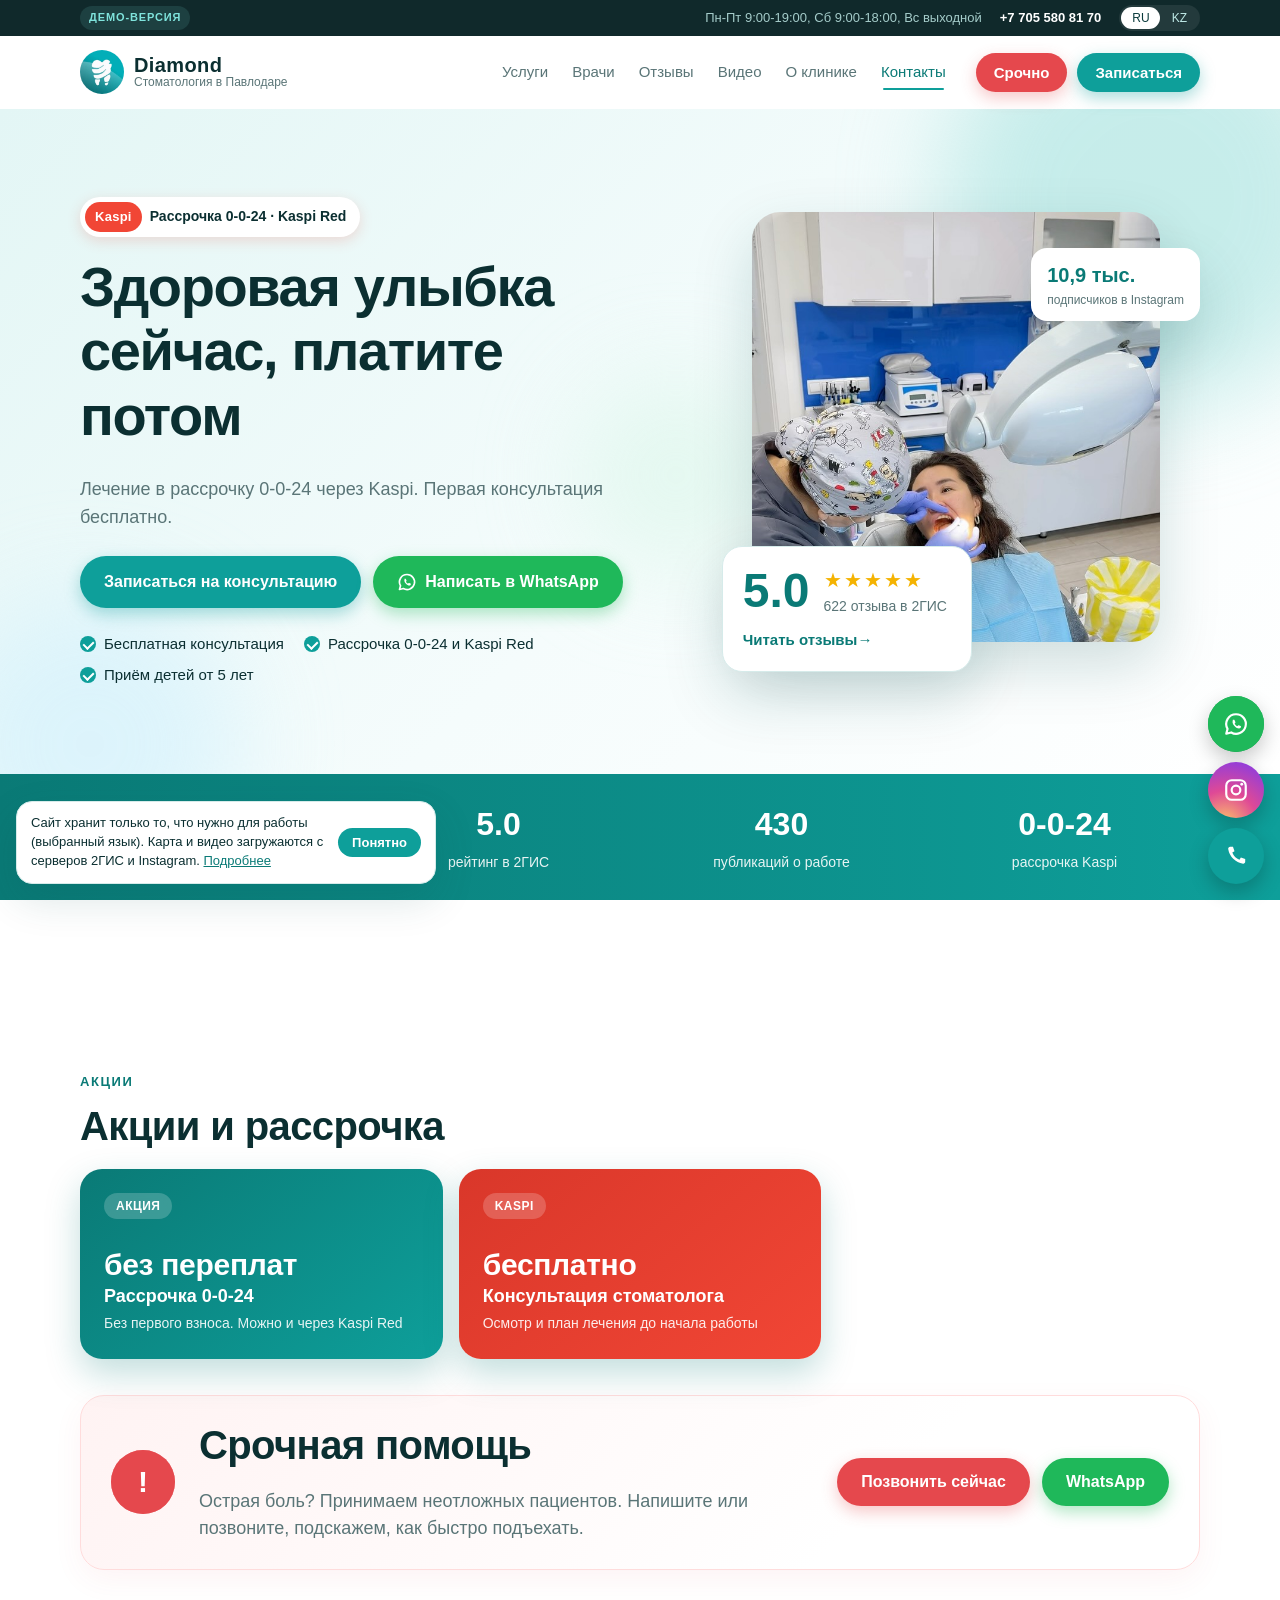
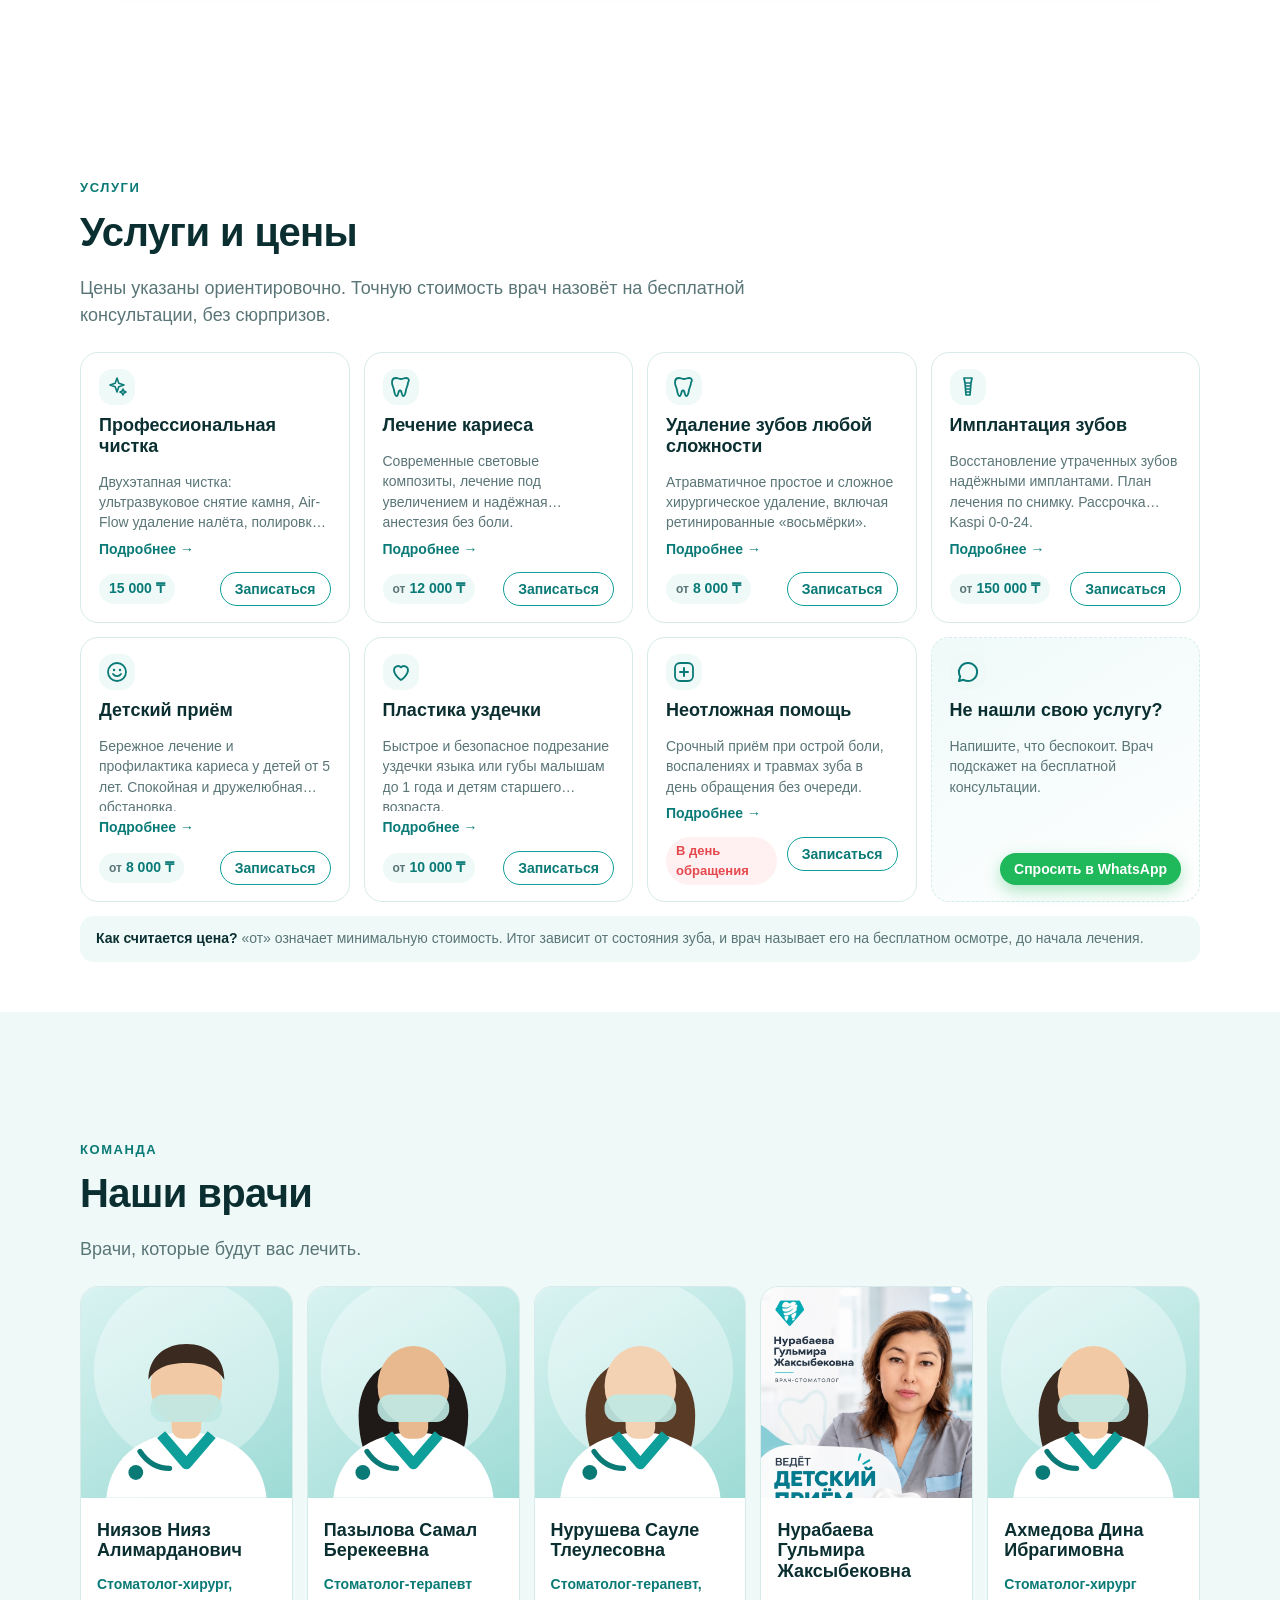
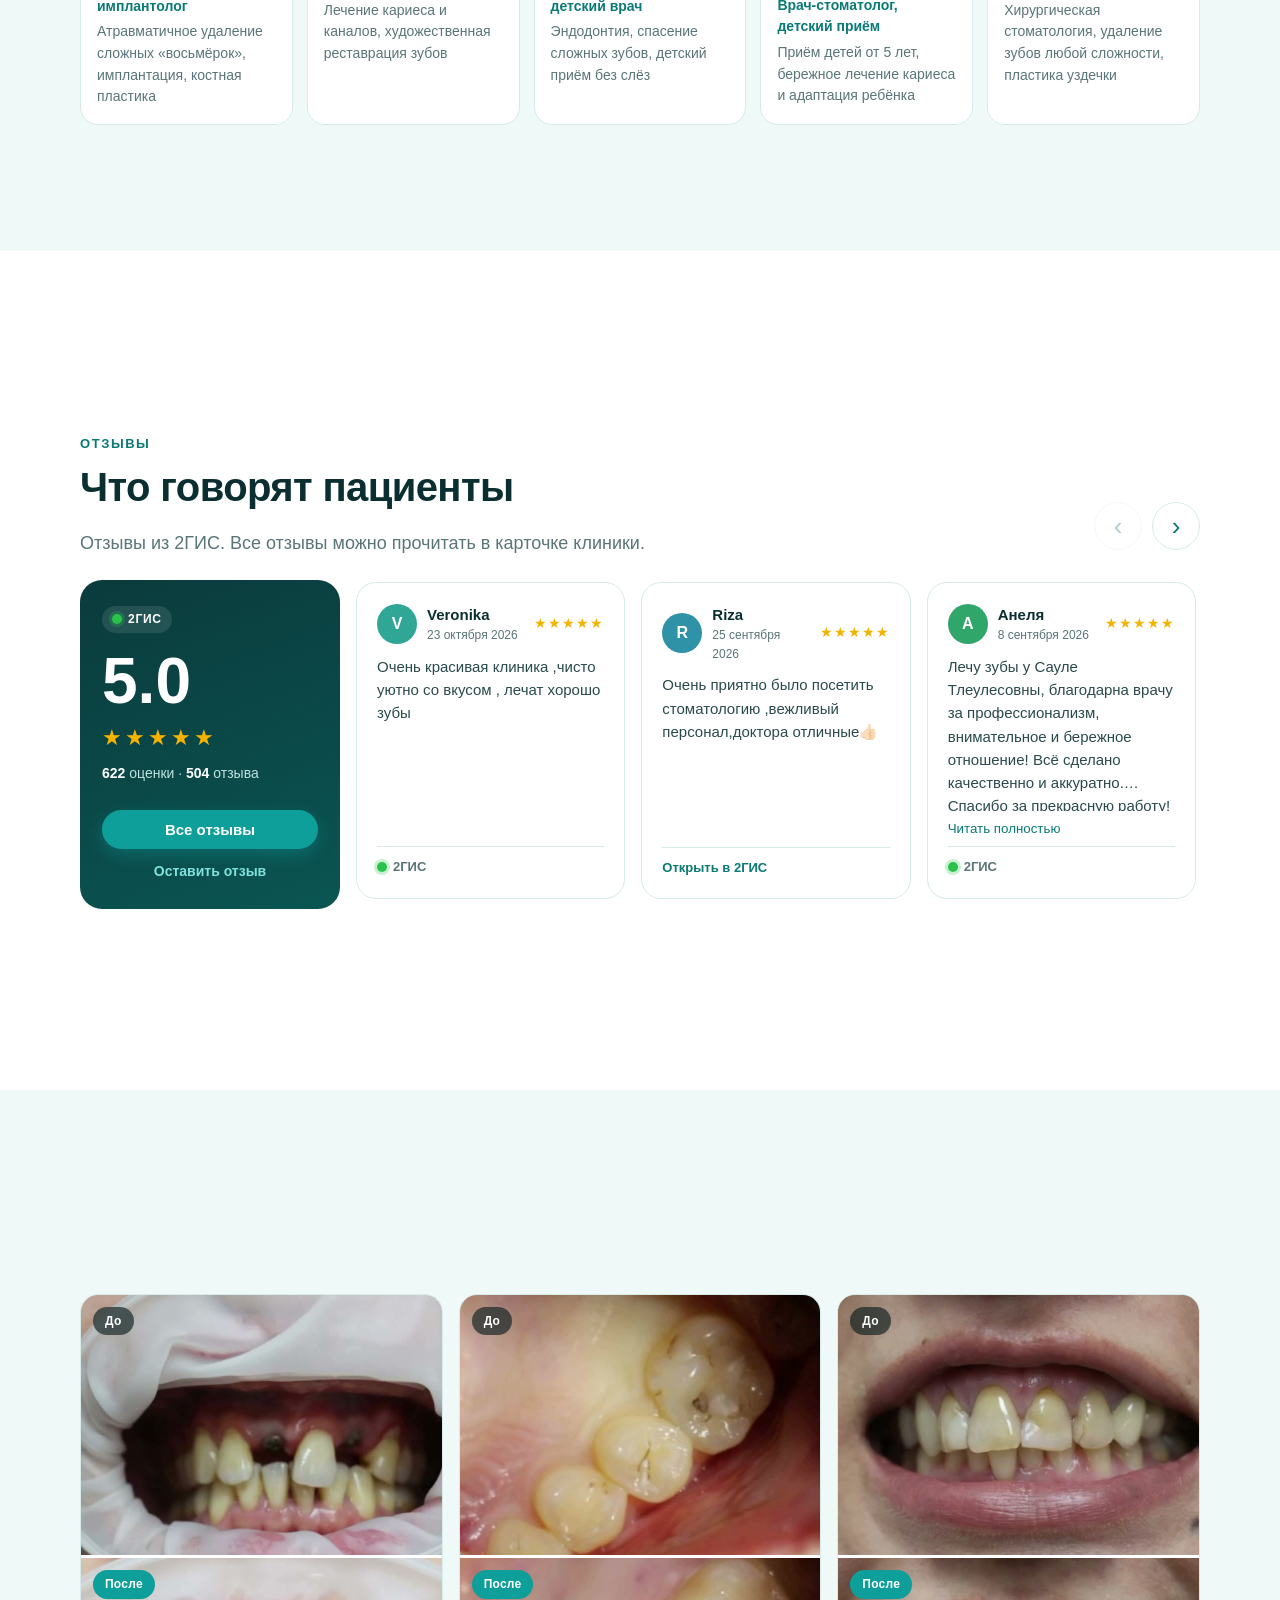
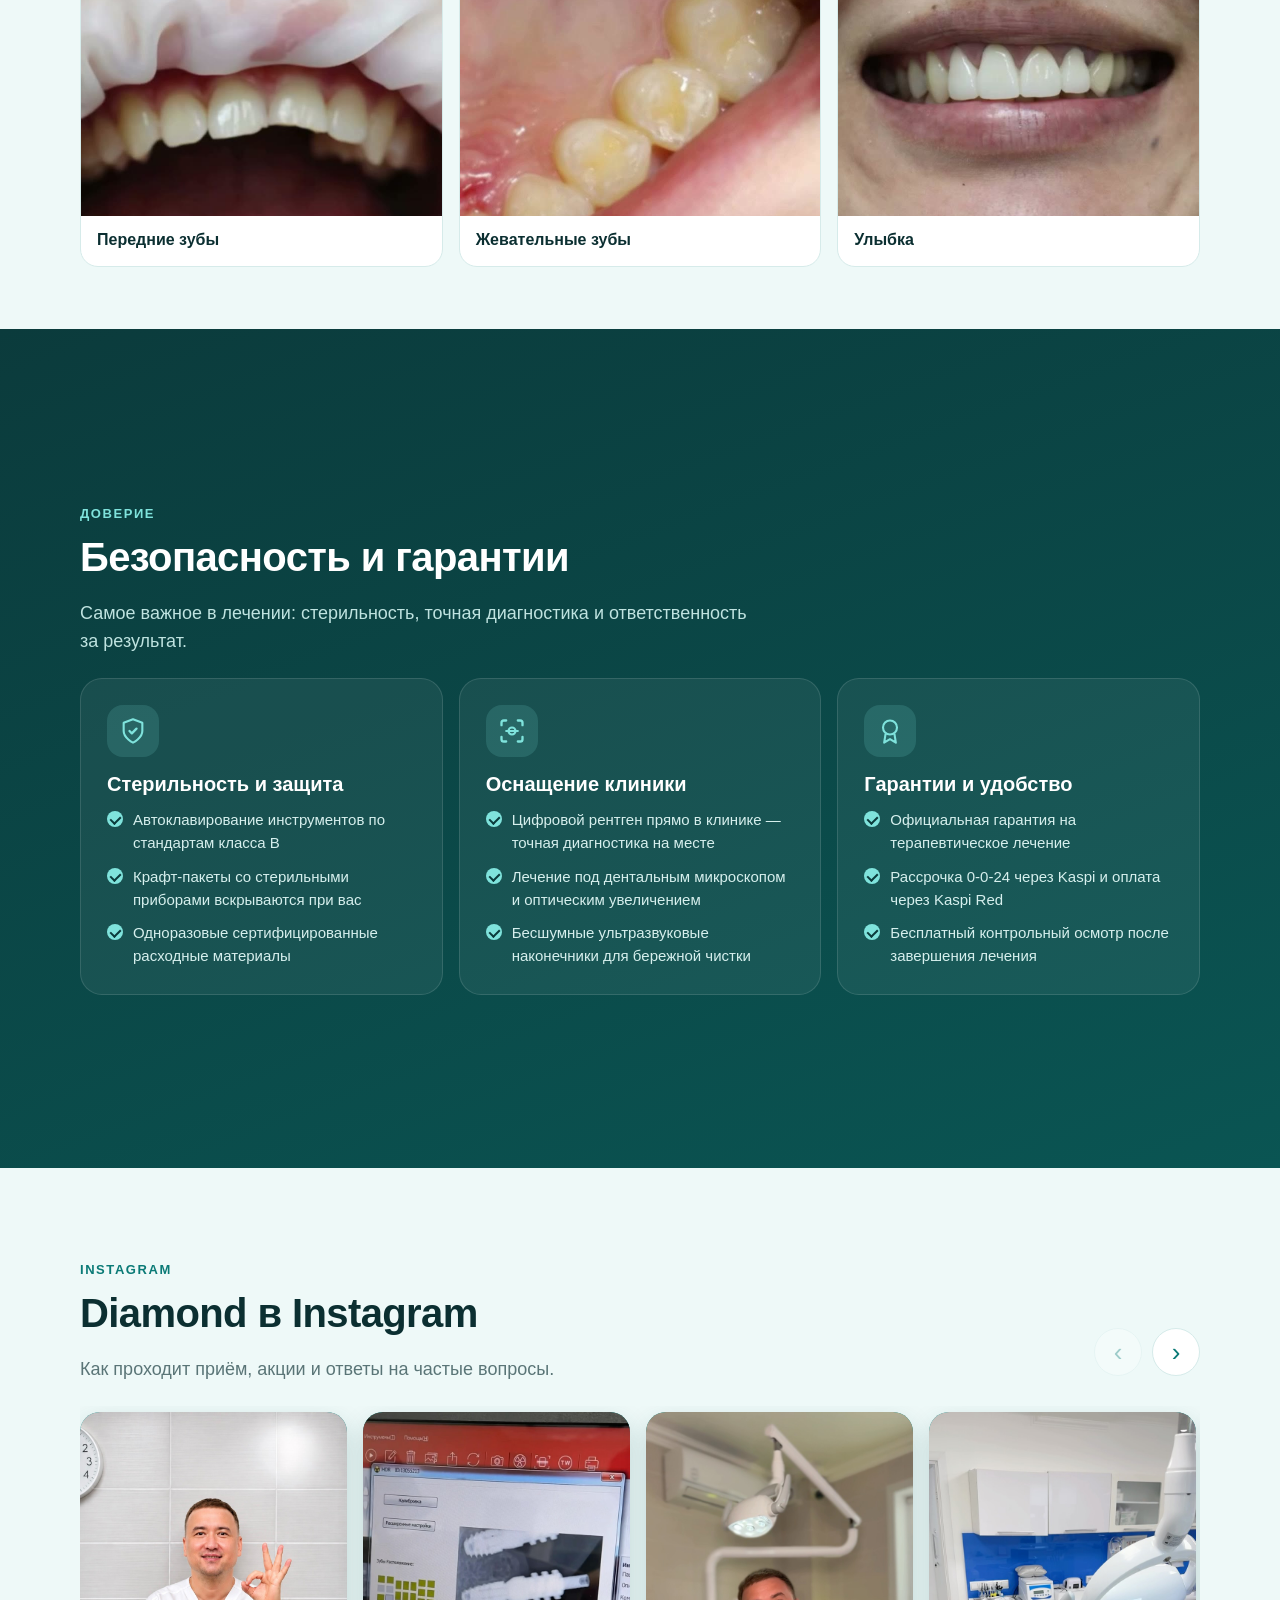
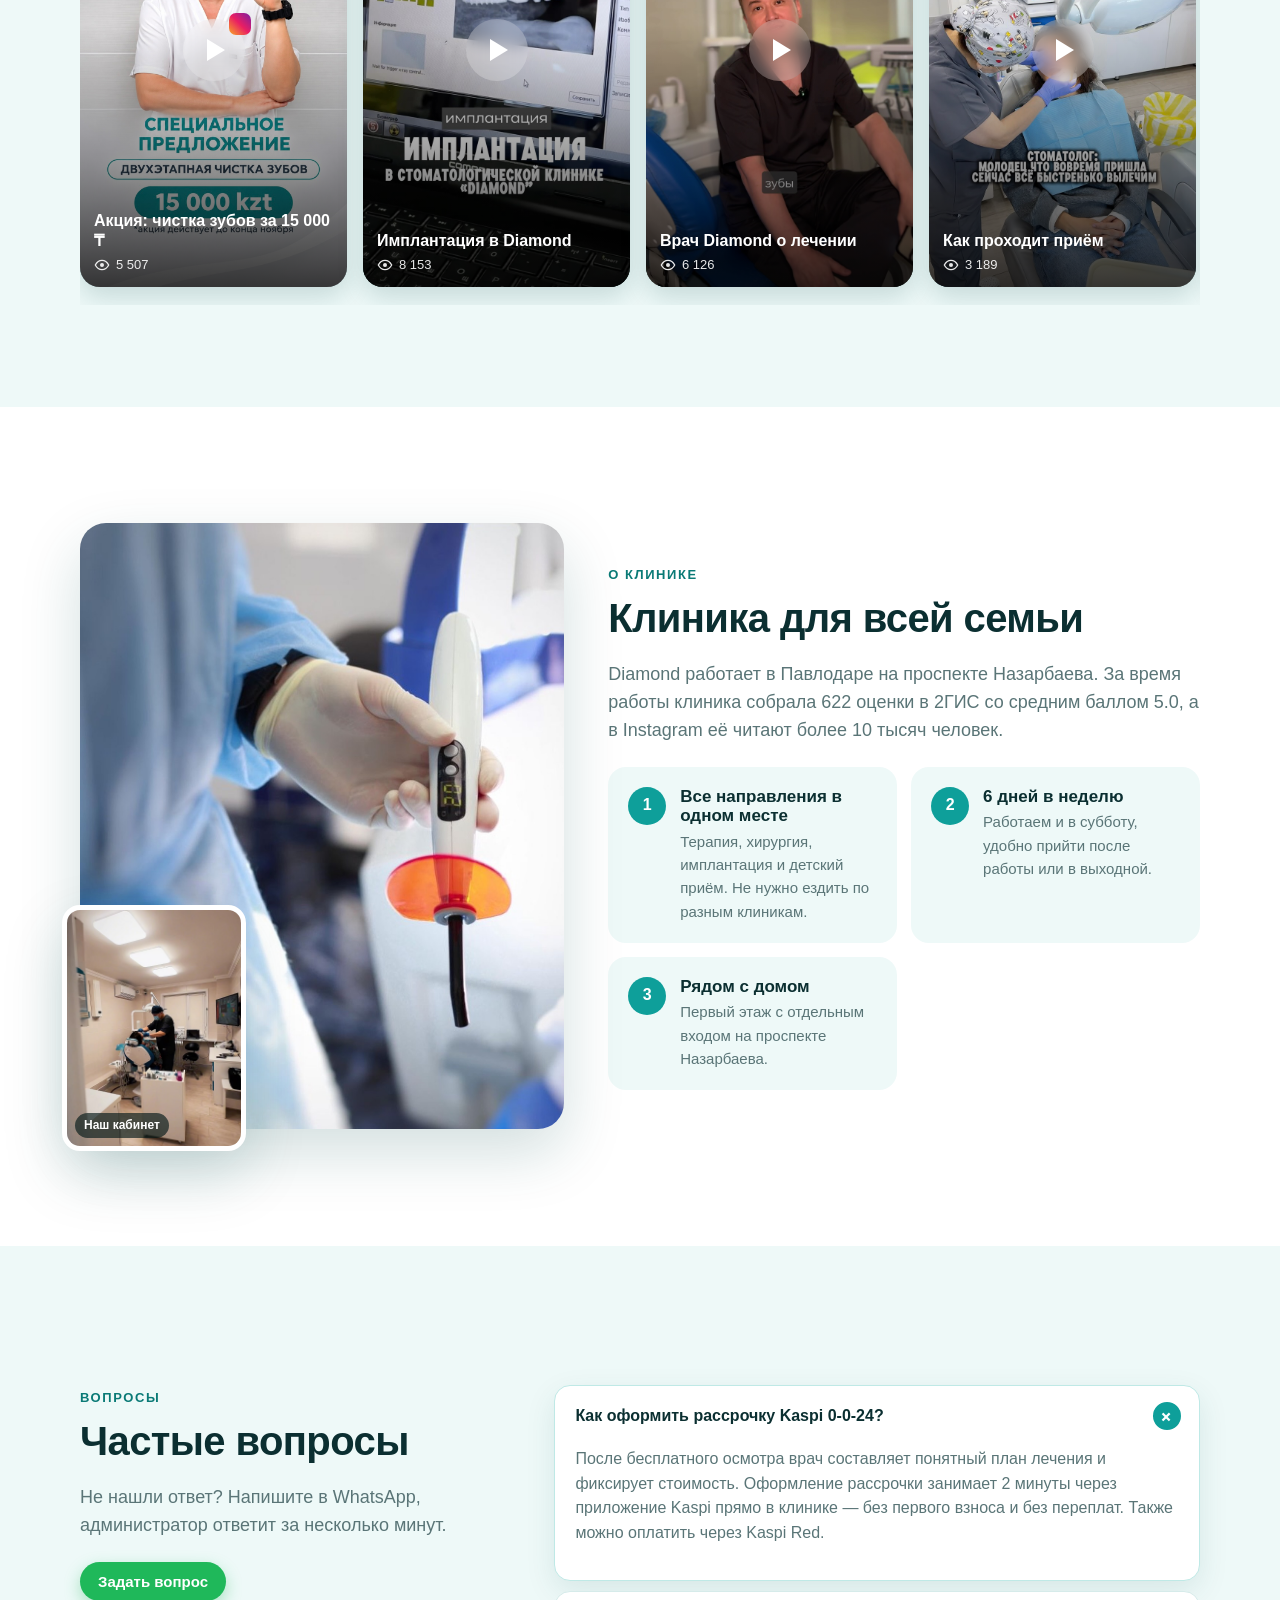
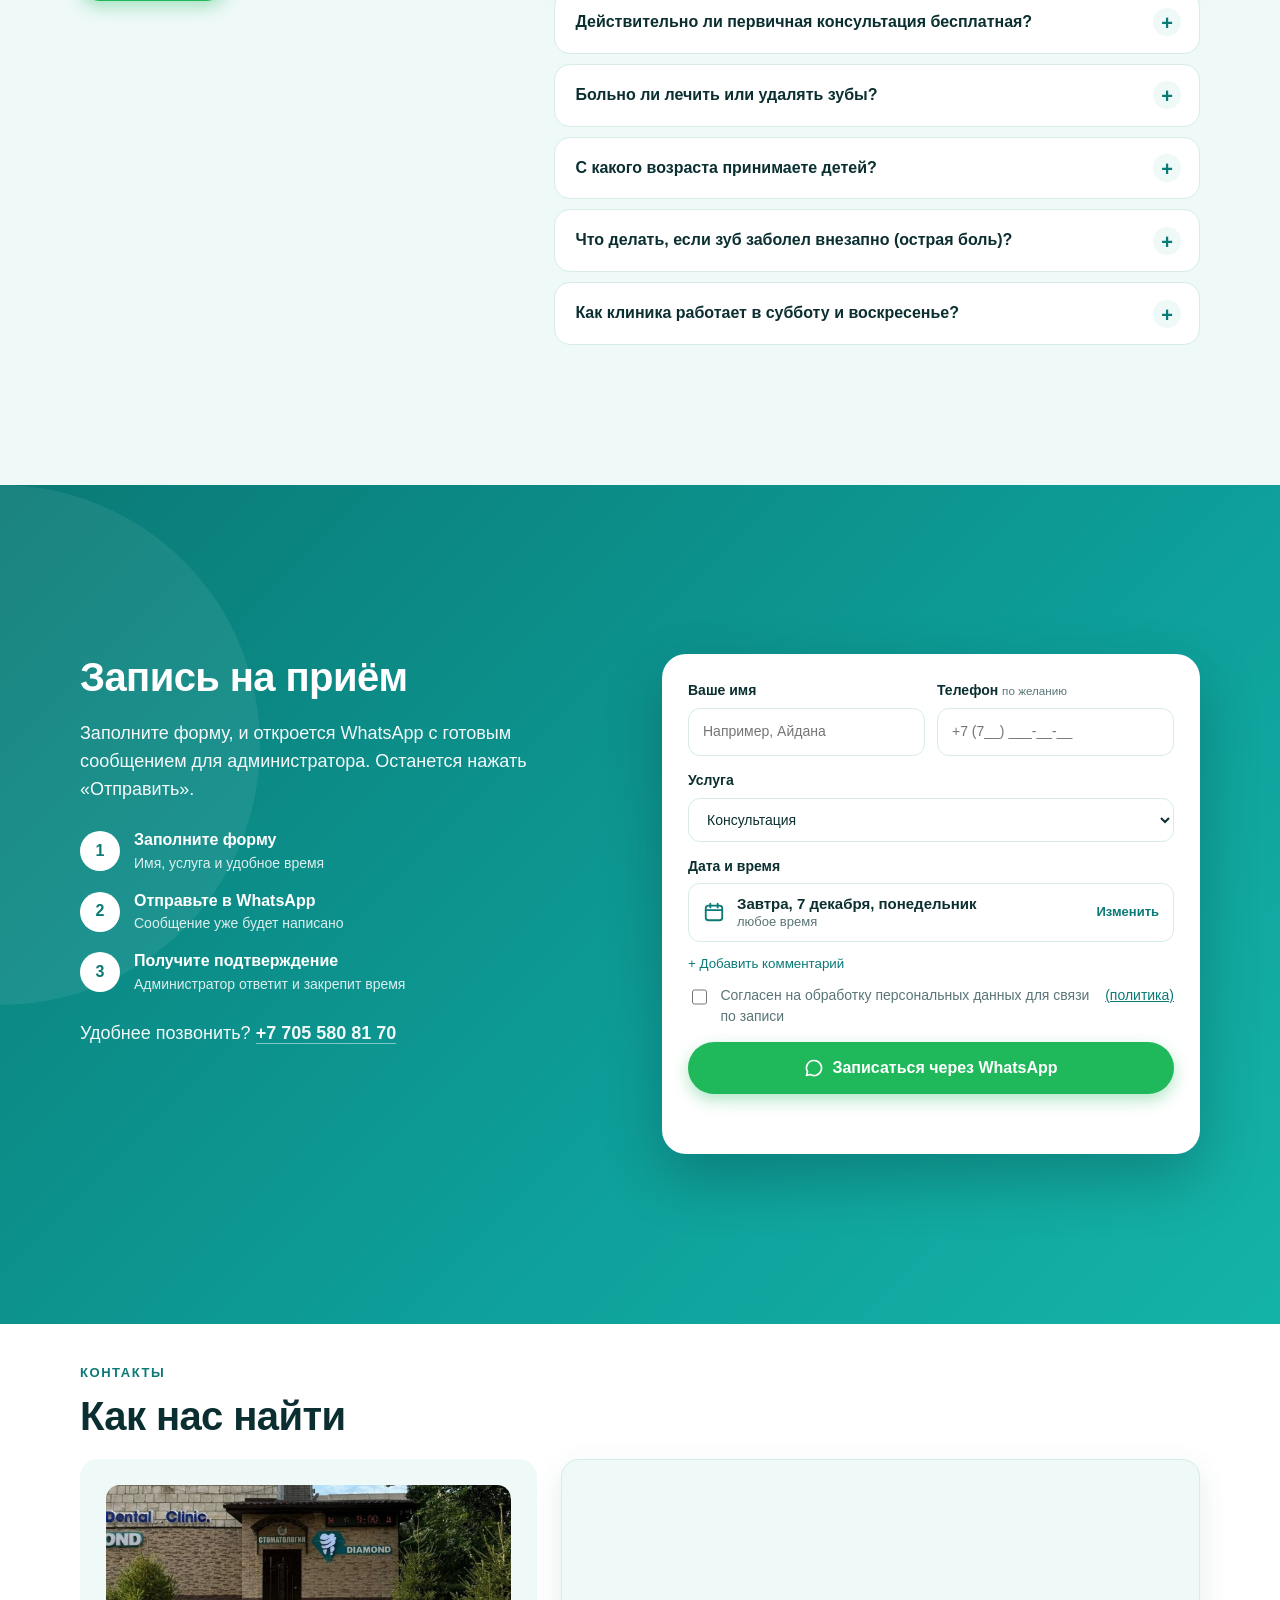
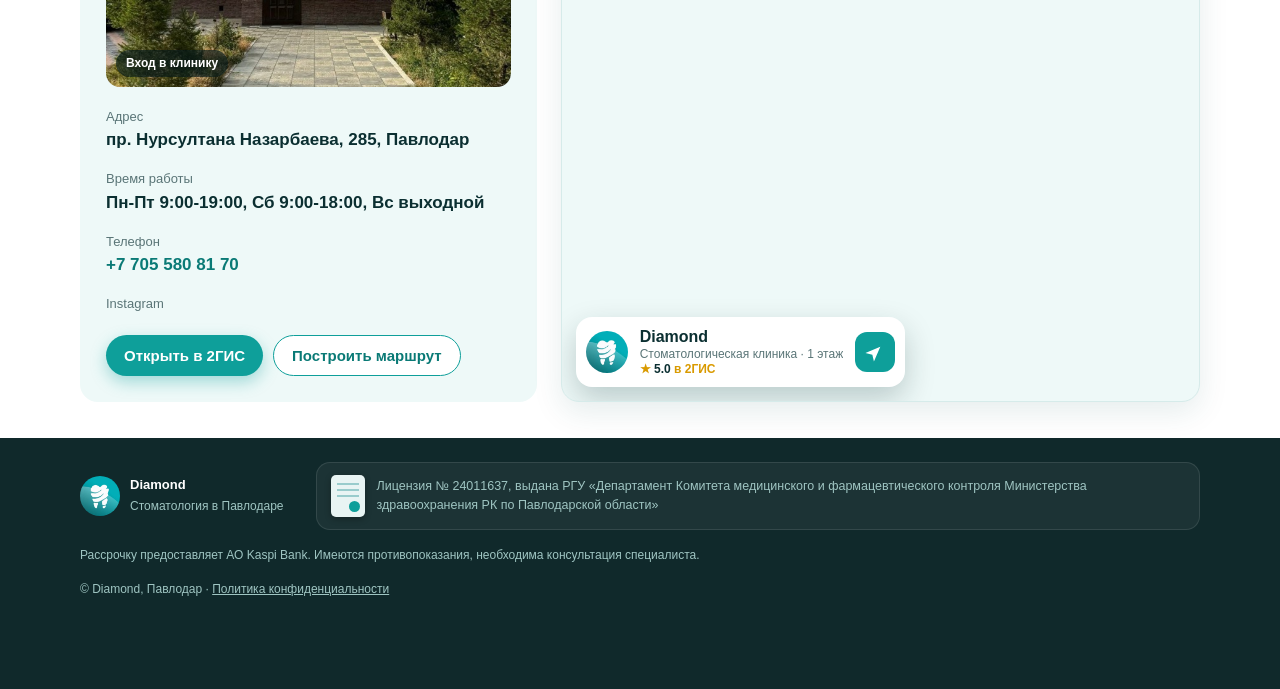
==== static/index.html @ 3f5f14c9 "feat: complete dental clinic website with CRM, bilingual RU/KZ, and GitHub Pages deploy" ====
<!doctype html>
<html lang="ru">
<head>
<meta charset="utf-8">
<meta name="viewport" content="width=device-width, initial-scale=1, viewport-fit=cover">
<title>Стоматология Diamond в Павлодаре: цены, запись онлайн</title>
<meta name="description" content="Стоматологическая клиника Diamond в Павлодаре. Лечение, чистка, удаление, имплантация, детский приём, рассрочка 0-0-24 через Kaspi. Бесплатная консультация.">
<meta name="theme-color" content="#0e9f9a">
<link rel="icon" href="img/logo.jpg">
<link rel="stylesheet" href="style.css">
</head>
<body>
<div class="topbar">
  <div class="wrap topbar-in">
    <span class="tb-demo" data-kz="Демо-нұсқа">Демо-версия</span>
    <span class="tb-hours" id="tbHours"></span>
    <a class="tb-phone" id="phoneTop" href="#"></a>
    <div class="lang" role="group" aria-label="Язык / Тіл"><span class="lang-pill"></span><button data-lang="ru" class="on">RU</button><button data-lang="kz">KZ</button></div>
  </div>
</div>

<header class="top" id="top">
  <div class="wrap top-in">
    <a class="brand" href="#hero"><img src="img/logo.jpg" alt="" width="44" height="44"><span><b id="brandName">Diamond</b><small id="brandTag"></small></span></a>
    <nav class="nav" id="nav">
      <a href="#services" data-kz="Қызметтер">Услуги</a>
      <a href="#doctors" data-kz="Дәрігерлер">Врачи</a>
      <a href="#reviewsSec" data-kz="Пікірлер">Отзывы</a>
      <a href="#reels" data-kz="Видео">Видео</a>
      <a href="#why" data-kz="Клиника">О клинике</a>
      <a href="#contacts" data-kz="Байланыс">Контакты</a>
    </nav>
    <div class="top-actions">
      <a class="btn btn-sos" href="#emergency" data-kz="Шұғыл">Срочно</a>
      <a class="btn btn-main shine" href="#book" data-kz="Жазылу">Записаться</a>
      <button class="burger" id="burger" aria-label="Меню" aria-expanded="false"><span></span><span></span><span></span></button>
    </div>
  </div>
  <div class="mnav" id="mnav">
    <a href="#services" data-kz="Қызметтер мен акциялар">Услуги и акции</a>
    <a href="#doctors" data-kz="Дәрігерлер">Врачи</a>
    <a href="#reviewsSec" data-kz="Пікірлер">Отзывы</a>
    <a href="#safety" data-kz="Қауіпсіздік және кепілдік">Безопасность и гарантии</a>
    <a href="#reels" data-kz="Видео">Видео</a>
    <a href="#faq" data-kz="Сұрақтар">Вопросы</a>
    <a href="#contacts" data-kz="Байланыс және карта">Контакты и карта</a>
    <a class="mnav-sos" href="#emergency" data-kz="Шұғыл көмек">Срочная помощь</a>
  </div>
</header>

<section class="hero" id="hero">
  <div class="blob b1"></div><div class="blob b2"></div><div class="blob b3"></div>
  <div class="wrap hero-in">
    <div class="hero-text">
      <span class="kaspi up" style="--d:0"><span class="kaspi-k">Kaspi</span><span id="promoBadge"></span></span>
      <h1 class="up" style="--d:1" id="promoTitle"></h1>
      <p class="up" style="--d:2" id="promoText"></p>
      <div class="hero-cta up" style="--d:3">
        <a class="btn btn-main btn-lg shine" href="#book" data-kz="Кеңеске жазылу">Записаться на консультацию</a>
        <a class="btn btn-wa btn-lg" id="waHero" href="#" target="_blank" rel="noopener"><svg viewBox="0 0 24 24" aria-hidden="true"><path d="M12 3a9 9 0 0 0-7.8 13.5L3 21l4.6-1.2A9 9 0 1 0 12 3Z" fill="none" stroke="currentColor" stroke-width="2" stroke-linejoin="round"/><path d="M8.8 8.6c.2-.5.5-.5.8-.5h.5c.2 0 .4 0 .6.5l.7 1.6c.1.2.1.4 0 .6l-.5.6c-.1.2-.1.3 0 .5.4.7 1.3 1.6 2 2 .2.1.4.1.5 0l.6-.6c.2-.2.4-.2.6-.1l1.6.7c.4.2.5.4.4.7-.1.9-.9 1.6-1.8 1.6-2.6 0-6-3.3-6-6 0-.4.1-.9.4-1.2Z" fill="currentColor"/></svg><span data-kz="WhatsApp-қа жазу">Написать в WhatsApp</span></a>
      </div>
      <ul class="ticks up" style="--d:4">
        <li data-kz="Тегін кеңес">Бесплатная консультация</li>
        <li data-kz="0-0-24 бөліп төлеу және Kaspi Red">Рассрочка 0-0-24 и Kaspi Red</li>
        <li data-kz="5 жастан балалар қабылдауы">Приём детей от 5 лет</li>
      </ul>
    </div>
    <div class="hero-visual up" style="--d:2">
      <div class="hero-photo"><img src="img/post-clinic.jpg" alt="Приём в клинике Diamond"><video class="hero-video" src="img/hero.mp4" poster="img/post-clinic.jpg" muted autoplay loop playsinline preload="auto" aria-hidden="true"></video></div>
      <div class="hero-card floaty">
        <div class="rate">
          <div class="rate-num" id="ratingNum">5.0</div>
          <div>
            <div class="stars">★★★★★</div>
            <div class="rate-sub"><span id="reviewsNum">622</span> <span data-kz="2ГИС-тегі пікір">отзыва в 2ГИС</span></div>
          </div>
        </div>
        <a class="link-arrow" id="gisReviews" href="#" target="_blank" rel="noopener" data-kz="Пікірлерді оқу">Читать отзывы</a>
      </div>
      <div class="hero-chip floaty-2"><b id="followersNum">10,9 тыс.</b><span data-kz="Instagram-дағы жазылушы">подписчиков в Instagram</span></div>
    </div>
  </div>
</section>

<section class="stats" id="stats">
  <div class="wrap stats-in">
    <div class="reveal" style="--d:0"><b data-count="622">0</b><span data-kz="пациент пікірі">отзыва пациентов</span></div>
    <div class="reveal" style="--d:1"><b data-count="5" data-dec="1">0</b><span data-kz="2ГИС рейтингі">рейтинг в 2ГИС</span></div>
    <div class="reveal" style="--d:2"><b data-count="430">0</b><span data-kz="жұмыс туралы жарияланым">публикаций о работе</span></div>
    <div class="reveal" style="--d:3"><b>0-0-24</b><span data-kz="Kaspi бөліп төлеу">рассрочка Kaspi</span></div>
  </div>
</section>

<section class="sec sec-offers" id="offers">
  <div class="wrap">
    <span class="eyebrow reveal" data-kz="Акциялар">Акции</span>
    <h2 class="reveal" data-kz="Акциялар мен бөліп төлеу">Акции и рассрочка</h2>
    <div class="promos" id="promosGrid"></div>
  </div>
  <div class="wrap sos reveal" id="emergency">
    <div class="sos-ico"><span></span></div>
    <div class="sos-text">
      <h2 data-kz="Шұғыл көмек">Срочная помощь</h2>
      <p id="emergencyText"></p>
    </div>
    <div class="sos-actions">
      <a class="btn btn-sos btn-lg" id="callSos" href="#" data-kz="Қазір қоңырау шалу">Позвонить сейчас</a>
      <a class="btn btn-wa btn-lg" id="waSos" href="#" target="_blank" rel="noopener">WhatsApp</a>
    </div>
  </div>
</section>

<section class="sec" id="services">
  <div class="wrap">
    <span class="eyebrow reveal" data-kz="Қызметтер">Услуги</span>
    <h2 class="reveal" data-kz="Қызметтер мен бағалар">Услуги и цены</h2>
    <p class="lead reveal" data-kz="Бағалар бағдар ретінде берілген. Нақты құнын дәрігер тегін кеңесте айтады, күтпеген шығынсыз.">Цены указаны ориентировочно. Точную стоимость врач назовёт на бесплатной консультации, без сюрпризов.</p>
    <div class="grid svc" id="servicesGrid"></div>
    <p class="price-note reveal"><span><b data-kz="Баға қалай есептеледі?">Как считается цена?</b> <span data-kz="«бастап» деген ең төменгі баға. Нақты құн тістің жағдайына байланысты, оны дәрігер тегін тексеруде жұмыс басталғанға дейін айтады.">«от» означает минимальную стоимость. Итог зависит от состояния зуба, и врач называет его на бесплатном осмотре, до начала лечения.</span></span></p>
  </div>
</section>

<section class="sec sec-alt" id="doctors">
  <div class="wrap">
    <span class="eyebrow reveal" data-kz="Команда">Команда</span>
    <h2 class="reveal" data-kz="Біздің дәрігерлер">Наши врачи</h2>
    <p class="lead reveal" data-kz="Сізді емдейтін дәрігерлер.">Врачи, которые будут вас лечить.</p>
    <div class="doctors" id="doctorsGrid"></div>
  </div>
</section>

<section class="sec" id="reviewsSec">
  <div class="wrap">
    <div class="sec-head">
      <div>
        <span class="eyebrow reveal" data-kz="Пікірлер">Отзывы</span>
        <h2 class="reveal" data-kz="Пациенттер не дейді">Что говорят пациенты</h2>
        <p class="lead reveal" data-kz="2ГИС-тегі нақты пікірлер. Барлығын 2ГИС-те оқуға болады.">Отзывы из 2ГИС. Все отзывы можно прочитать в карточке клиники.</p>
      </div>
      <div class="car-ctrl reveal" id="revCtrl">
        <button class="car-btn" id="revPrev" aria-label="Назад">‹</button>
        <button class="car-btn" id="revNext" aria-label="Вперёд">›</button>
      </div>
    </div>
    <div class="rev-layout">
      <aside class="rev-summary reveal">
        <span class="rev-src"><span class="gis-dot"></span>2ГИС</span>
        <div class="rev-big" id="revRating">5.0</div>
        <div class="rev-stars">★★★★★</div>
        <p class="rev-count"><b id="revCount">622</b> <span data-kz="баға">оценки</span> · <b id="revTextCount">504</b> <span data-kz="пікір">отзыва</span></p>
        <a class="btn btn-main" id="revAll" href="#" target="_blank" rel="noopener" data-kz="Барлық пікірлер">Все отзывы</a>
        <a class="rev-write" id="revWrite" href="#" target="_blank" rel="noopener" data-kz="Пікір қалдыру">Оставить отзыв</a>
      </aside>
      <div class="rev-track" id="revTrack"></div>
    </div>
  </div>
</section>

<section class="sec sec-alt" id="results">
  <div class="wrap">
    <div class="sec-head">
      <div>
        <span class="eyebrow reveal" data-kz="Нәтижелер">Результаты</span>
        <h2 class="reveal" data-kz="Емдеуге дейін және кейін">До и после лечения</h2>
        <p class="lead reveal" data-kz="Diamond дәрігерлерінің жұмыстары. Фото клиниканың Instagram парақшасынан.">Работы врачей Diamond. Фото из Instagram клиники.</p>
      </div>
      <div class="car-ctrl reveal">
        <button class="car-btn" id="resPrev" aria-label="Назад">‹</button>
        <button class="car-btn" id="resNext" aria-label="Вперёд">›</button>
      </div>
    </div>
    <div class="res-track" id="resultsGrid"></div>
  </div>
</section>

<section class="sec sec-dark" id="safety">
  <div class="wrap">
    <span class="eyebrow reveal" data-kz="Сенім">Доверие</span>
    <h2 class="reveal" data-kz="Қауіпсіздік және кепілдік">Безопасность и гарантии</h2>
    <p class="lead reveal" data-kz="Емдеуде ең маңыздысы: стерильділік, дәл диагностика және нәтижеге жауапкершілік.">Самое важное в лечении: стерильность, точная диагностика и ответственность за результат.</p>
    <div class="trust" id="trustGrid"></div>
  </div>
</section>

<section class="sec sec-alt" id="reels">
  <div class="wrap">
    <div class="sec-head">
      <div>
        <span class="eyebrow reveal">Instagram</span>
        <h2 class="reveal" data-kz="Diamond Instagram-да">Diamond в Instagram</h2>
        <p class="lead reveal" data-kz="Қабылдау қалай өтеді, акциялар және жиі қойылатын сұрақтарға жауаптар.">Как проходит приём, акции и ответы на частые вопросы.</p>
      </div>
      <div class="car-ctrl reveal">
        <button class="car-btn" id="reelPrev" aria-label="Назад">‹</button>
        <button class="car-btn" id="reelNext" aria-label="Вперёд">›</button>
      </div>
    </div>
    <div class="reel-track" id="reelsGrid"></div>
  </div>
</section>

<section class="sec" id="why">
  <div class="wrap about">
    <div class="about-media reveal">
      <div class="about-photo"><img src="img/about-lamp.jpg" alt="Лечение в клинике Diamond" loading="lazy" style="object-position:center 40%"></div>
      <div class="about-mini floaty-2"><img src="img/reels/Dayz5qJoKRv.jpg" alt="Кабинет клиники Diamond" loading="lazy"><span data-kz="Біздің кабинет">Наш кабинет</span></div>
    </div>
    <div>
      <span class="eyebrow reveal" data-kz="Клиника туралы">О клинике</span>
      <h2 class="reveal" data-kz="Бүкіл отбасыға арналған клиника">Клиника для всей семьи</h2>
      <p class="lead reveal" id="aboutText"></p>
      <div class="why">
        <div class="why-i reveal" style="--d:0"><span class="ico">1</span><div><h3 data-kz="Барлық бағыт бір жерде">Все направления в одном месте</h3><p data-kz="Терапия, хирургия, имплантация және балалар қабылдауы. Басқа клиникаға бармайсыз.">Терапия, хирургия, имплантация и детский приём. Не нужно ездить по разным клиникам.</p></div></div>
        <div class="why-i reveal" style="--d:1"><span class="ico">2</span><div><h3 data-kz="Аптасына 6 күн">6 дней в неделю</h3><p data-kz="Сенбіде де жұмыс істейміз, жұмыстан кейін немесе демалыста келуге ыңғайлы.">Работаем и в субботу, удобно прийти после работы или в выходной.</p></div></div>
        <div class="why-i reveal" style="--d:2"><span class="ico">3</span><div><h3 data-kz="Жақын жерде">Рядом с домом</h3><p data-kz="Назарбаев даңғылындағы өз кіреберісі бар бірінші қабат.">Первый этаж с отдельным входом на проспекте Назарбаева.</p></div></div>
      </div>
    </div>
  </div>
</section>

<section class="sec sec-alt" id="faq">
  <div class="wrap faq-wrap">
    <div>
      <span class="eyebrow reveal" data-kz="Сұрақтар">Вопросы</span>
      <h2 class="reveal" data-kz="Жиі қойылатын сұрақтар">Частые вопросы</h2>
      <p class="lead reveal" data-kz="Жауап таппадыңыз ба? WhatsApp-қа жазыңыз, әкімші бірнеше минутта жауап береді.">Не нашли ответ? Напишите в WhatsApp, администратор ответит за несколько минут.</p>
      <a class="btn btn-wa reveal" id="waFaq" href="#" target="_blank" rel="noopener" data-kz="Сұрақ қою">Задать вопрос</a>
    </div>
    <div class="faq" id="faqList"></div>
  </div>
</section>

<section class="sec sec-book" id="book">
  <div class="wrap book">
    <div class="book-text reveal">
      <h2 data-kz="Қабылдауға жазылу">Запись на приём</h2>
      <p data-kz="Форманы толтырыңыз, әкімшіге дайын хабарламасы бар WhatsApp ашылады. «Жіберу» түймесін басу ғана қалады.">Заполните форму, и откроется WhatsApp с готовым сообщением для администратора. Останется нажать «Отправить».</p>
      <ol class="steps">
        <li><b data-kz="Форманы толтырыңыз">Заполните форму</b><span data-kz="Аты, қызмет және ыңғайлы уақыт">Имя, услуга и удобное время</span></li>
        <li><b data-kz="WhatsApp-қа жіберіңіз">Отправьте в WhatsApp</b><span data-kz="Хабарлама дайын болады">Сообщение уже будет написано</span></li>
        <li><b data-kz="Растауды алыңыз">Получите подтверждение</b><span data-kz="Әкімші жауап беріп, уақытты бекітеді">Администратор ответит и закрепит время</span></li>
      </ol>
      <p class="book-call"><span data-kz="Қоңырау шалған ыңғайлы ма?">Удобнее позвонить?</span> <a id="phoneBook" href="#"></a></p>
    </div>
    <form class="form reveal" id="bookForm" novalidate>
      <label class="hp" aria-hidden="true">Сайт<input name="website" tabindex="-1" autocomplete="off"></label>
      <div class="two">
        <label><span data-kz="Атыңыз">Ваше имя</span><input name="name" autocomplete="name" required placeholder="Например, Айдана" data-kz-ph="Мысалы, Айдана"></label>
        <label><span><span data-kz="Телефон">Телефон</span> <small data-kz="қалауыңыз бойынша">по желанию</small></span><input name="phone" id="phoneInput" type="tel" inputmode="tel" autocomplete="tel" placeholder="+7 (7__) ___-__-__"></label>
      </div>
      <label><span data-kz="Қызмет">Услуга</span><select name="service" id="serviceSelect"></select></label>
      <div class="when" id="when">
        <span class="pick-l" data-kz="Күні мен уақыты">Дата и время</span>
        <button type="button" class="when-btn" id="whenBtn" aria-haspopup="dialog" aria-expanded="false" aria-controls="whenPop">
          <svg viewBox="0 0 24 24" aria-hidden="true"><rect x="3" y="5" width="18" height="16" rx="3" fill="none" stroke="currentColor" stroke-width="2"/><path d="M3 10h18M8 3v4M16 3v4" stroke="currentColor" stroke-width="2" stroke-linecap="round"/></svg>
          <span class="when-text"><b id="whenDay"></b><span id="whenTime"></span></span>
          <span class="when-edit" data-kz="Өзгерту">Изменить</span>
        </button>
        <div class="when-pop" id="whenPop" role="dialog" aria-modal="false" aria-label="Выбор даты и времени" hidden>
          <div class="when-sheet" id="whenSheet">
            <div class="sheet-head">
              <span class="sheet-grip"></span>
              <b data-kz="Ыңғайлы уақытты таңдаңыз">Выберите удобное время</b>
              <button type="button" class="sheet-x" id="whenClose" aria-label="Закрыть">×</button>
            </div>
            <div class="cal" id="cal">
              <div class="cal-head">
                <b class="cal-month" id="calMonth"></b>
                <button type="button" class="cal-nav" id="calPrev" aria-label="Предыдущая неделя">‹</button>
                <button type="button" class="cal-nav" id="calNext" aria-label="Следующая неделя">›</button>
              </div>
              <div class="cal-week" id="calWeek"></div>
            </div>
            <div class="slots-wrap">
              <div class="parts" id="parts" role="tablist"></div>
              <div class="slots" id="slots"></div>
              <div class="slots-foot">
                <button type="button" class="any-btn" id="anyTime" data-kz="Кез келген уақыт келеді">Любое время подойдёт</button>
                <span class="legend"><i></i><span data-kz="бос емес">занято</span></span>
              </div>
            </div>
          </div>
        </div>
      </div>
      <button type="button" class="add-comment" id="addComment" data-kz="+ Пікір қосу">+ Добавить комментарий</button>
      <label class="comment-f" id="commentField" hidden><span data-kz="Пікір">Комментарий</span><textarea name="comment" rows="2" placeholder="Что беспокоит, по желанию" data-kz-ph="Не мазалайды, қалауыңыз бойынша"></textarea></label>
      <label class="check"><input type="checkbox" name="consent" required><span data-kz="Жазылу бойынша байланыс үшін дербес деректерді өңдеуге келісемін">Согласен на обработку персональных данных для связи по записи</span> <a class="consent-link" href="/privacy" target="_blank" rel="noopener" data-kz="(саясат)">(политика)</a></label>
      <button class="btn btn-wa btn-lg shine" type="submit"><svg viewBox="0 0 24 24" aria-hidden="true"><path d="M12 3a9 9 0 0 0-7.8 13.5L3 21l4.6-1.2A9 9 0 1 0 12 3Z" fill="none" stroke="currentColor" stroke-width="2" stroke-linejoin="round"/></svg><span data-kz="WhatsApp арқылы жазылу">Записаться через WhatsApp</span></button>
      <p class="form-msg" id="formMsg" role="status"></p>
    </form>
  </div>
</section>

<section class="sec" id="contacts">
  <div class="wrap">
    <span class="eyebrow reveal" data-kz="Байланыс">Контакты</span>
    <h2 class="reveal" data-kz="Бізді қалай табуға болады">Как нас найти</h2>
    <div class="contacts">
      <div class="cont-box reveal">
        <div class="entrance"><img src="img/entrance.jpg" alt="Вход в клинику Diamond" loading="lazy"><span data-kz="Клиникаға кіреберіс">Вход в клинику</span></div>
        <ul class="cont">
          <li><span data-kz="Мекенжай">Адрес</span><b id="addr"></b></li>
          <li><span data-kz="Жұмыс уақыты">Время работы</span><b id="hours"></b></li>
          <li><span data-kz="Телефон">Телефон</span><b><a id="phoneC" href="#"></a></b></li>
          <li><span>Instagram</span><b><a id="igC" href="#" target="_blank" rel="noopener"></a></b></li>
        </ul>
        <div class="cont-btns">
          <a class="btn btn-main" id="gisOpen" href="#" target="_blank" rel="noopener" data-kz="2ГИС-те ашу">Открыть в 2ГИС</a>
          <a class="btn btn-ghost" id="gisRoute" href="#" target="_blank" rel="noopener" data-kz="Маршрут құру">Построить маршрут</a>
        </div>
      </div>
      <div class="map reveal" id="mapBox">
        <div class="map-ph" data-kz="2ГИС картасы жүктелуде…">Загружаем карту 2ГИС…</div>
        <div class="map-card" id="mapCard">
          <img src="img/logo.jpg" alt="" width="42" height="42">
          <div class="mc-body">
            <b>Diamond</b>
            <span data-kz="Стоматологиялық клиника · 1 қабат">Стоматологическая клиника · 1 этаж</span>
            <span class="mc-rate">★ <b id="mcRating">5.0</b> <span data-kz="2ГИС-те">в 2ГИС</span></span>
          </div>
          <a class="mc-go" id="mcRoute" href="#" target="_blank" rel="noopener" aria-label="Маршрут"><svg viewBox="0 0 24 24"><path d="M12 2l8 20-8-5-8 5z" fill="currentColor"/></svg></a>
        </div>
      </div>
    </div>
  </div>
</section>

<footer class="foot">
  <div class="wrap foot-grid">
    <div class="foot-brand"><img src="img/logo.jpg" alt="" width="40" height="40"><div><b>Diamond</b><span id="footTag"></span></div></div>
    <div class="foot-lic">
      <span class="lic-ico" aria-hidden="true"></span>
      <p id="licText"></p>
    </div>
    <p class="foot-small" data-kz="Бөліп төлеуді Kaspi Bank АҚ ұсынады. Қарсы көрсетілімдер бар, маман кеңесі қажет.">Рассрочку предоставляет АО Kaspi Bank. Имеются противопоказания, необходима консультация специалиста.</p>
    <p class="foot-small">© Diamond, Павлодар · <a href="/privacy" data-kz="Құпиялылық саясаты">Политика конфиденциальности</a></p>
  </div>
</footer>

<div class="float">
  <a class="fab fab-wa" id="fabWa" href="#" target="_blank" rel="noopener" aria-label="WhatsApp"><svg viewBox="0 0 24 24"><path d="M12 3a9 9 0 0 0-7.8 13.5L3 21l4.6-1.2A9 9 0 1 0 12 3Z" fill="none" stroke="currentColor" stroke-width="2" stroke-linejoin="round"/><path d="M8.8 8.6c.2-.5.5-.5.8-.5h.5c.2 0 .4 0 .6.5l.7 1.6c.1.2.1.4 0 .6l-.5.6c-.1.2-.1.3 0 .5.4.7 1.3 1.6 2 2 .2.1.4.1.5 0l.6-.6c.2-.2.4-.2.6-.1l1.6.7c.4.2.5.4.4.7-.1.9-.9 1.6-1.8 1.6-2.6 0-6-3.3-6-6 0-.4.1-.9.4-1.2Z" fill="currentColor"/></svg></a>
  <a class="fab fab-ig" id="fabIg" href="#" target="_blank" rel="noopener" aria-label="Instagram"><svg viewBox="0 0 24 24"><rect x="3" y="3" width="18" height="18" rx="5" fill="none" stroke="currentColor" stroke-width="2"/><circle cx="12" cy="12" r="4" fill="none" stroke="currentColor" stroke-width="2"/><circle cx="17.3" cy="6.7" r="1.3" fill="currentColor"/></svg></a>
  <a class="fab fab-call" id="fabCall" href="#" aria-label="Позвонить"><svg viewBox="0 0 24 24"><path d="M6.6 3.5h2.6l1.4 4-2 1.3a11 11 0 0 0 6.6 6.6l1.3-2 4 1.4v2.6c0 1-.9 1.9-2 1.8A16.6 16.6 0 0 1 4.8 5.5c-.1-1.1.8-2 1.8-2Z" fill="currentColor"/></svg></a>
</div>

<div class="mbar" id="mbar">
  <a class="mbar-call" id="mbarCall" href="#"><svg viewBox="0 0 24 24"><path d="M6.6 3.5h2.6l1.4 4-2 1.3a11 11 0 0 0 6.6 6.6l1.3-2 4 1.4v2.6c0 1-.9 1.9-2 1.8A16.6 16.6 0 0 1 4.8 5.5c-.1-1.1.8-2 1.8-2Z" fill="currentColor"/></svg><span data-kz="Қоңырау">Позвонить</span></a>
  <a class="mbar-book" href="#book" data-kz="Жазылу">Записаться</a>
  <a class="mbar-ig" id="mbarIg" href="#" target="_blank" rel="noopener" aria-label="Instagram"><svg viewBox="0 0 24 24"><rect x="3" y="3" width="18" height="18" rx="5" fill="none" stroke="currentColor" stroke-width="2"/><circle cx="12" cy="12" r="4" fill="none" stroke="currentColor" stroke-width="2"/><circle cx="17.3" cy="6.7" r="1.3" fill="currentColor"/></svg></a>
  <a class="mbar-wa" id="mbarWa" href="#" target="_blank" rel="noopener" aria-label="WhatsApp"><svg viewBox="0 0 24 24"><path d="M12 3a9 9 0 0 0-7.8 13.5L3 21l4.6-1.2A9 9 0 1 0 12 3Z" fill="none" stroke="currentColor" stroke-width="2" stroke-linejoin="round"/><path d="M8.8 8.6c.2-.5.5-.5.8-.5h.5c.2 0 .4 0 .6.5l.7 1.6c.1.2.1.4 0 .6l-.5.6c-.1.2-.1.3 0 .5.4.7 1.3 1.6 2 2 .2.1.4.1.5 0l.6-.6c.2-.2.4-.2.6-.1l1.6.7c.4.2.5.4.4.7-.1.9-.9 1.6-1.8 1.6-2.6 0-6-3.3-6-6 0-.4.1-.9.4-1.2Z" fill="currentColor"/></svg></a>
</div>

<div class="modal" id="reelModal" aria-hidden="true">
  <div class="modal-box">
    <button class="lb-close" id="reelClose" aria-label="Закрыть">×</button>
    <div class="reel-frame" id="reelFrame"></div>
    <a class="btn btn-ghost reel-open" id="reelOpen" href="#" target="_blank" rel="noopener" data-kz="Instagram-да ашу">Открыть в Instagram</a>
  </div>
</div>

<div class="cookie" id="cookieNote" hidden role="dialog" aria-label="Cookie">
  <p><span data-kz="Сайт тек жұмысқа қажетті деректерді сақтайды (тіл таңдауы). Карта мен бейнелер 2ГИС және Instagram серверлерінен жүктеледі.">Сайт хранит только то, что нужно для работы (выбранный язык). Карта и видео загружаются с серверов 2ГИС и Instagram.</span> <a href="/privacy#cookie" data-kz="Толығырақ">Подробнее</a></p>
  <button type="button" class="btn btn-sm" id="cookieOk" data-kz="Түсінікті">Понятно</button>
</div>

<script src="app.js"></script>
</body>
</html>
---- static/style.css ----
:root{
  --teal:#0e9f9a;
  --teal-d:#0a7a76;
  --teal-l:#bfe9e6;
  --ink:#0b2f31;
  --muted:#5a7577;
  --bg:#ffffff;
  --alt:#eef9f8;
  --line:#d6ebea;
  --sos:#e5484d;
  --wa:#1fb85a;
  --kaspi:#f14635;
  --radius:18px;
  --shadow:0 10px 30px rgba(10,80,78,.10);
  --shadow-l:0 24px 60px rgba(10,80,78,.18);
  --ease:cubic-bezier(.2,.7,.2,1);
}
*{box-sizing:border-box}
html{scroll-behavior:smooth;scroll-padding-top:84px}
body{margin:0;font:16px/1.55 -apple-system,BlinkMacSystemFont,"Segoe UI",Roboto,Helvetica,Arial,sans-serif;color:var(--ink);background:var(--bg);overflow-x:hidden}
img{max-width:100%;display:block}
a{color:inherit;text-decoration:none}
svg{width:20px;height:20px;flex:none}
.wrap{width:min(1120px,100% - 32px);margin:0 auto}
h1,h2,h3{line-height:1.15;margin:0 0 .5em}
h1{font-size:clamp(32px,5.2vw,56px);letter-spacing:-.025em}
h2{font-size:clamp(26px,3.4vw,40px);letter-spacing:-.015em}
h3{font-size:18px}
p{margin:0 0 1em}
.eyebrow{display:inline-block;color:var(--teal-d);font-weight:700;font-size:13px;letter-spacing:.12em;text-transform:uppercase;margin-bottom:10px}

.demo-ribbon{background:#10292b;color:#bfe9e6;text-align:center;font-size:12px;padding:5px 8px;letter-spacing:.04em;text-transform:uppercase}

.top{position:sticky;top:0;z-index:50;background:rgba(255,255,255,.85);backdrop-filter:saturate(1.4) blur(12px);-webkit-backdrop-filter:saturate(1.4) blur(12px);border-bottom:1px solid transparent;transition:box-shadow .3s,border-color .3s,background .3s}
.top.scrolled{box-shadow:0 6px 24px rgba(10,80,78,.08);border-color:var(--line);background:rgba(255,255,255,.95)}
.top-in{display:flex;align-items:center;gap:20px;min-height:72px;transition:min-height .3s var(--ease)}
.top.scrolled .top-in{min-height:60px}
.brand{display:flex;align-items:center;gap:10px;flex:none}
.brand img{border-radius:50%;transition:transform .5s var(--ease)}
.brand:hover img{transform:rotate(-12deg) scale(1.06)}
.brand span{display:flex;flex-direction:column;line-height:1.1}
.brand b{font-size:20px;letter-spacing:.02em}
.brand small{color:var(--muted);font-size:12px;white-space:nowrap}
.nav{display:flex;gap:4px;margin-left:auto;font-size:15px;color:var(--muted);white-space:nowrap}
.nav a{position:relative;padding:8px 10px;border-radius:999px;transition:color .2s,background .2s}
.nav a:hover{color:var(--teal-d);background:var(--alt)}
.nav a.active{color:var(--teal-d)}
.nav a.active::after{content:"";position:absolute;left:12px;right:12px;bottom:2px;height:2px;border-radius:2px;background:var(--teal);animation:grow .35s var(--ease)}
@keyframes grow{from{transform:scaleX(0)}to{transform:scaleX(1)}}
.top-actions{display:flex;align-items:center;gap:10px}
.phone{font-weight:600;white-space:nowrap}
.burger{display:none;width:44px;height:44px;border:0;background:var(--alt);border-radius:12px;cursor:pointer;flex-direction:column;justify-content:center;align-items:center;gap:5px}
.burger span{width:20px;height:2px;background:var(--ink);border-radius:2px;transition:transform .3s var(--ease),opacity .2s}
.burger[aria-expanded=true] span:nth-child(1){transform:translateY(7px) rotate(45deg)}
.burger[aria-expanded=true] span:nth-child(2){opacity:0}
.burger[aria-expanded=true] span:nth-child(3){transform:translateY(-7px) rotate(-45deg)}
.mnav{display:grid;gap:4px;padding:0 16px;max-height:0;overflow:hidden;transition:max-height .4s var(--ease),padding .4s var(--ease);background:#fff}
.mnav.open{max-height:480px;padding:8px 16px 18px;border-top:1px solid var(--line)}
.mnav a{padding:12px 6px;border-bottom:1px solid var(--line);font-weight:600}
.mnav a.btn{border:0;margin-top:10px;padding:14px}

.btn{position:relative;overflow:hidden;display:inline-flex;align-items:center;justify-content:center;gap:8px;border:0;cursor:pointer;font-weight:600;font-size:15px;font-family:inherit;line-height:1;padding:12px 18px;border-radius:999px;transition:transform .2s var(--ease),box-shadow .2s,background .2s,color .2s;white-space:nowrap}
.btn:hover{transform:translateY(-2px)}
.btn:active{transform:translateY(0) scale(.98)}
.btn-main{background:var(--teal);color:#fff;box-shadow:0 6px 16px rgba(14,159,154,.35)}
.btn-main:hover{background:var(--teal-d);box-shadow:0 10px 24px rgba(14,159,154,.45)}
.btn-ghost{background:#fff;color:var(--teal-d);border:1.5px solid var(--teal)}
.btn-ghost:hover{background:var(--alt)}
.btn-sos{background:var(--sos);color:#fff;box-shadow:0 6px 16px rgba(229,72,77,.3)}
.btn-wa{background:var(--wa);color:#fff;box-shadow:0 6px 16px rgba(31,184,90,.35)}
.btn-wa:hover{background:#18a14e}
.btn-lg{padding:16px 24px;font-size:16px}
.btn[disabled]{opacity:.7;pointer-events:none}
.shine::after{content:"";position:absolute;top:0;left:-60%;width:40%;height:100%;background:linear-gradient(100deg,transparent,rgba(255,255,255,.45),transparent);transform:skewX(-20deg);animation:shine 4.5s ease-in-out infinite}
@keyframes shine{0%,70%{left:-60%}100%{left:130%}}

.hero{position:relative;overflow:hidden;background:linear-gradient(135deg,#e3f6f5 0%,#f5fcfc 55%,#fff 100%);padding:64px 0 72px}
.blob{position:absolute;border-radius:50%;filter:blur(50px);opacity:.55;pointer-events:none}
.b1{width:420px;height:420px;background:#9fe0dc;top:-120px;right:-80px;animation:drift 14s ease-in-out infinite}
.b2{width:300px;height:300px;background:#cdeffd;bottom:-120px;left:-60px;animation:drift 18s ease-in-out infinite reverse}
.b3{width:200px;height:200px;background:#d6f5e6;top:40%;left:45%;animation:drift 22s ease-in-out infinite}
@keyframes drift{0%,100%{transform:translate(0,0) scale(1)}50%{transform:translate(30px,-25px) scale(1.08)}}
.hero-in{position:relative;display:grid;grid-template-columns:1.25fr 1fr;gap:44px;align-items:center}
.hero p{font-size:18px;color:var(--muted);max-width:560px}
.hero-cta{display:flex;flex-wrap:wrap;gap:12px;margin:24px 0}
.kaspi{display:inline-flex;align-items:center;gap:8px;background:#fff;border-radius:999px;padding:5px 14px 5px 5px;font-weight:700;font-size:14px;box-shadow:0 4px 14px rgba(241,70,53,.18);margin-bottom:18px;color:var(--ink)}
.kaspi-k{background:var(--kaspi);color:#fff;border-radius:999px;padding:5px 10px;font-size:13px;letter-spacing:.02em}
.kaspi sup{color:var(--kaspi);font-size:12px;margin-left:-4px}
.foot-note{font-size:12px !important;color:var(--muted);margin-top:14px}
.ticks{list-style:none;padding:0;margin:0;display:flex;flex-wrap:wrap;gap:8px 20px}
.ticks li{position:relative;padding-left:24px;font-size:15px}
.ticks li::before{content:"";position:absolute;left:0;top:4px;width:16px;height:16px;border-radius:50%;background:var(--teal)}
.ticks li::after{content:"";position:absolute;left:5px;top:7px;width:5px;height:8px;border:solid #fff;border-width:0 2px 2px 0;transform:rotate(45deg)}
.hero-visual{position:relative;min-height:460px}
.hero-photo{position:absolute;inset:0 40px 30px 30px;border-radius:28px;overflow:hidden;box-shadow:var(--shadow-l)}
.hero-photo img{width:100%;height:100%;object-fit:cover;object-position:center 30%;transform:scale(1.05);animation:kenburns 18s ease-in-out infinite alternate}
@keyframes kenburns{to{transform:scale(1.15) translate(-2%,-2%)}}
.hero-card{position:absolute;left:0;bottom:0;background:#fff;border-radius:20px;padding:18px 20px;box-shadow:var(--shadow-l);border:1px solid var(--line);min-width:250px}
.hero-chip{position:absolute;right:0;top:36px;background:#fff;border-radius:16px;padding:12px 16px;box-shadow:var(--shadow-l);display:grid}
.hero-chip b{font-size:20px;color:var(--teal-d)}
.hero-chip span{font-size:12px;color:var(--muted)}
.floaty{animation:float 6s ease-in-out infinite}
.floaty-2{animation:float 7s ease-in-out -2s infinite}
@keyframes float{0%,100%{transform:translateY(0)}50%{transform:translateY(-10px)}}
.rate{display:flex;align-items:center;gap:14px;margin-bottom:10px}
.rate-num{font-size:48px;font-weight:800;color:var(--teal-d);line-height:1}
.stars{color:#f5b301;font-size:20px;letter-spacing:2px}
.rate-sub{color:var(--muted);font-size:14px}
.link-arrow{color:var(--teal-d);font-weight:600;font-size:15px}
.link-arrow::after{content:" →";display:inline-block;transition:transform .2s}
.link-arrow:hover::after{transform:translateX(4px)}
.scroll-hint{position:absolute;left:50%;bottom:16px;width:26px;height:42px;border:2px solid rgba(10,122,118,.4);border-radius:14px;transform:translateX(-50%)}
.scroll-hint span{position:absolute;left:50%;top:8px;width:4px;height:8px;margin-left:-2px;border-radius:2px;background:var(--teal);animation:wheel 1.8s ease-in-out infinite}
@keyframes wheel{0%{opacity:0;transform:translateY(0)}30%{opacity:1}100%{opacity:0;transform:translateY(14px)}}

.up{opacity:0;transform:translateY(24px);animation:up .8s var(--ease) forwards;animation-delay:calc(var(--d,0) * 110ms + 100ms)}
@keyframes up{to{opacity:1;transform:none}}

.reveal{opacity:0;transform:translateY(28px);transition:opacity .8s var(--ease),transform .8s var(--ease);transition-delay:calc(var(--d,0) * 90ms)}
.reveal.in{opacity:1;transform:none}

.stats{background:linear-gradient(90deg,var(--teal-d),var(--teal));color:#fff}
.stats-in{display:grid;grid-template-columns:repeat(4,1fr);gap:12px;padding:26px 0;text-align:center}
.stats b{display:block;font-size:32px;font-variant-numeric:tabular-nums}
.stats span{font-size:14px;opacity:.9}

.sec{padding:84px 0;position:relative}
.sec-alt{background:var(--alt)}
.lead{color:var(--muted);font-size:18px;max-width:680px;margin-bottom:30px}
.grid{display:grid;grid-template-columns:repeat(auto-fill,minmax(250px,1fr));gap:16px}
.card{position:relative;background:#fff;border:1px solid var(--line);border-radius:var(--radius);padding:22px;display:flex;flex-direction:column;gap:8px;transition:box-shadow .35s var(--ease),transform .35s var(--ease),border-color .35s}
.card::before{content:"";position:absolute;inset:0;border-radius:inherit;background:linear-gradient(135deg,rgba(14,159,154,.08),transparent 60%);opacity:0;transition:opacity .35s}
.card:hover{box-shadow:var(--shadow-l);transform:translateY(-6px);border-color:var(--teal-l)}
.card:hover::before{opacity:1}
.card > *{position:relative}
.card p{color:var(--muted);font-size:15px;margin:0;flex:1}
.card .price{font-weight:800;color:var(--teal-d);font-size:17px}
.card .btn{align-self:flex-start;margin-top:6px;padding:10px 16px}
.svc-ico{width:46px;height:46px;border-radius:14px;background:var(--alt);display:grid;place-items:center;color:var(--teal-d);margin-bottom:4px;transition:transform .4s var(--ease),background .3s,color .3s}
.svc-ico svg{width:24px;height:24px}
.card:hover .svc-ico{transform:rotate(-8deg) scale(1.08);background:var(--teal);color:#fff}
.note{color:var(--muted);font-size:14px;margin-top:20px}

.sec-sos{background:linear-gradient(135deg,#fff5f5,#fff)}
.sos{display:grid;grid-template-columns:auto 1fr auto;gap:24px;align-items:center}
.sos-text p{color:var(--muted);font-size:18px;max-width:620px;margin:0}
.sos-actions{display:flex;gap:12px;flex-wrap:wrap}
.sos-ico{position:relative;width:64px;height:64px}
.sos-ico span,.sos-ico::before,.sos-ico::after{position:absolute;inset:0;border-radius:50%;background:var(--sos)}
.sos-ico span{z-index:1;display:grid;place-items:center}
.sos-ico span::after{content:"!";color:#fff;font-weight:800;font-size:30px}
.sos-ico::before,.sos-ico::after{content:"";opacity:.35;animation:ping 2.2s ease-out infinite}
.sos-ico::after{animation-delay:1.1s}
@keyframes ping{0%{transform:scale(1);opacity:.4}100%{transform:scale(1.9);opacity:0}}

.about{display:grid;grid-template-columns:.9fr 1.1fr;gap:44px;align-items:center}
.about-photo{border-radius:26px;overflow:hidden;box-shadow:var(--shadow-l);aspect-ratio:4/5}
.about-photo img{width:100%;height:100%;object-fit:cover;object-position:center 35%}
.why{display:grid;grid-template-columns:1fr 1fr;gap:14px;margin-top:20px}
.why-i{display:flex;gap:14px;align-items:flex-start;padding:20px;border-radius:var(--radius);background:var(--alt);transition:transform .35s var(--ease),background .35s}
.why-i:hover{transform:translateY(-4px);background:#e2f5f4}
.why-i h3{margin-bottom:4px;font-size:17px}
.ico{display:grid;place-items:center;flex:none;width:38px;height:38px;border-radius:50%;background:var(--teal);color:#fff;font-weight:700}
.why-i p{color:var(--muted);margin:0;font-size:15px}

.promos{display:grid;grid-template-columns:repeat(3,1fr);gap:16px;margin-bottom:28px}
.promo{position:relative;overflow:hidden;border-radius:22px;padding:24px;min-height:190px;color:#fff;background:linear-gradient(140deg,var(--teal-d),var(--teal));display:flex;flex-direction:column;justify-content:flex-end;gap:6px;box-shadow:0 14px 34px rgba(10,122,118,.25);transition:transform .4s var(--ease),box-shadow .4s}
.promo:hover{transform:translateY(-6px);box-shadow:0 22px 50px rgba(10,122,118,.35)}
.promo:nth-child(2){background:linear-gradient(140deg,#d9372a,var(--kaspi))}
.promo:nth-child(3){background:linear-gradient(140deg,#0b3b3c,#16625f)}
.promo img{position:absolute;inset:0;width:100%;height:100%;object-fit:cover;object-position:center 20%;opacity:.35;mix-blend-mode:luminosity;transition:transform .8s var(--ease)}
.promo:hover img{transform:scale(1.06)}
.promo > *:not(img){position:relative}
.promo-tag{align-self:flex-start;background:rgba(255,255,255,.2);backdrop-filter:blur(6px);padding:4px 12px;border-radius:999px;font-size:12px;font-weight:700;letter-spacing:.04em;text-transform:uppercase;margin-bottom:auto}
.promo b{font-size:30px;line-height:1.05;letter-spacing:-.01em}
.promo h3{margin:0;font-size:18px}
.promo p{margin:0;font-size:14px;opacity:.9}
.svc .card{padding:20px}
.svc .price{display:inline-block;background:var(--alt);padding:4px 10px;border-radius:999px;font-size:14px}
.svc .card-foot{display:flex;align-items:center;justify-content:space-between;gap:10px;margin-top:6px}
.svc .card-foot .btn{margin:0}

.entrance{position:relative;border-radius:14px;overflow:hidden;aspect-ratio:2/1}
.entrance img{width:100%;height:100%;object-fit:cover}
.entrance span{position:absolute;left:10px;bottom:10px;background:rgba(6,25,26,.65);color:#fff;font-size:12px;font-weight:700;padding:4px 10px;border-radius:999px}
.mnav-sos{color:var(--sos)}

.mbar{display:none}

.lang{display:flex;background:var(--alt);border-radius:999px;padding:3px}
.lang button{border:0;background:transparent;font:700 13px inherit;font-family:inherit;color:var(--muted);padding:7px 11px;border-radius:999px;cursor:pointer;transition:all .2s}
.lang button.on{background:#fff;color:var(--teal-d);box-shadow:0 2px 8px rgba(10,80,78,.12)}

.demo-chip{display:inline-flex;align-items:center;gap:4px;background:#fff4d6;color:#8a5a00;border:1px dashed #e0b450;font-size:11px;font-weight:700;letter-spacing:.04em;text-transform:uppercase;padding:2px 8px;border-radius:999px;vertical-align:middle;white-space:nowrap}
.card .demo-chip,.trust-i .demo-chip{position:absolute;top:14px;right:14px}
.promo-until{display:inline-flex;gap:6px;align-items:center;font-size:13px;font-weight:600;background:rgba(0,0,0,.18);padding:4px 10px;border-radius:999px;align-self:flex-start;margin-top:4px}

.avatar-svg{width:100%;height:100%;display:block}

.sec-dark{background:linear-gradient(160deg,#0b3b3c,#0a5553);color:#fff}
.sec-dark .eyebrow{color:#7fe3dc}
.sec-dark .lead{color:#bfe3e0}
.trust{display:grid;grid-template-columns:repeat(3,1fr);gap:16px}
.trust-i{position:relative;background:rgba(255,255,255,.06);border:1px solid rgba(255,255,255,.12);border-radius:22px;padding:26px;transition:transform .4s var(--ease),background .4s}
.trust-i:hover{transform:translateY(-6px);background:rgba(255,255,255,.1)}
.trust-ico{width:52px;height:52px;border-radius:16px;background:rgba(127,227,220,.15);color:#7fe3dc;display:grid;place-items:center;margin-bottom:16px}
.trust-ico svg{width:28px;height:28px}
.trust-i h3{font-size:20px;margin-bottom:12px}
.trust-i ul{list-style:none;padding:0;margin:0;display:grid;gap:10px}
.trust-i li{position:relative;padding-left:26px;color:#d6efed;font-size:15px}
.trust-i li::before{content:"";position:absolute;left:0;top:3px;width:16px;height:16px;border-radius:50%;background:#7fe3dc}
.trust-i li::after{content:"";position:absolute;left:5px;top:6px;width:5px;height:8px;border:solid #0b3b3c;border-width:0 2px 2px 0;transform:rotate(45deg)}

.faq-wrap{display:grid;grid-template-columns:.8fr 1.2fr;gap:44px;align-items:start}
.faq{display:grid;gap:10px}
.faq details{background:#fff;border:1px solid var(--line);border-radius:16px;overflow:hidden;transition:box-shadow .3s,border-color .3s}
.faq details[open]{box-shadow:var(--shadow);border-color:var(--teal-l)}
.faq summary{list-style:none;cursor:pointer;padding:18px 54px 18px 20px;font-weight:700;position:relative}
.faq summary::-webkit-details-marker{display:none}
.faq summary::after{content:"+";position:absolute;right:18px;top:50%;width:28px;height:28px;margin-top:-14px;border-radius:50%;background:var(--alt);color:var(--teal-d);display:grid;place-items:center;font-size:20px;font-weight:600;transition:transform .3s var(--ease),background .3s}
.faq details[open] summary::after{transform:rotate(45deg);background:var(--teal);color:#fff}
.faq .ans{padding:0 20px 18px;color:var(--muted);animation:faqIn .35s var(--ease)}
@keyframes faqIn{from{opacity:0;transform:translateY(-6px)}to{opacity:1;transform:none}}

.pick{display:grid;gap:8px}
.pick-l{font-size:14px;font-weight:600}
.chips{display:flex;gap:8px;overflow-x:auto;padding:2px 2px 6px;scrollbar-width:none}
.chips::-webkit-scrollbar{display:none}
.chip{flex:none;border:1.5px solid var(--line);background:#fff;border-radius:12px;padding:8px 12px;font:600 14px inherit;font-family:inherit;color:var(--ink);cursor:pointer;display:grid;justify-items:center;line-height:1.2;transition:all .2s var(--ease);min-width:58px}
.chip small{font-weight:500;font-size:11px;color:var(--muted)}
.chip:hover{border-color:var(--teal)}
.chip.on{background:var(--teal);border-color:var(--teal);color:#fff;transform:translateY(-1px);box-shadow:0 6px 14px rgba(14,159,154,.3)}
.chip.on small{color:#e3fbf9}
.chips-time .chip{min-width:0;padding:8px 12px}
.chip.disabled{opacity:.4;cursor:not-allowed;background:var(--alt);border-color:var(--line);color:var(--muted);pointer-events:none}
.mnav-lang{margin:4px 0 16px;align-self:flex-start}

.foot-grid{display:grid;grid-template-columns:auto 1fr;gap:16px 32px;align-items:center}
.foot-brand{display:flex;gap:10px;align-items:center}
.foot-brand img{border-radius:50%}
.foot-brand b{display:block;color:#fff}
.foot-brand span{font-size:12px}
.foot-lic{display:flex;gap:12px;align-items:center;background:rgba(255,255,255,.05);border:1px solid rgba(255,255,255,.1);border-radius:14px;padding:12px 14px}
.foot-lic p{margin:0;font-size:12.5px;line-height:1.45}
.lic-ico{flex:none;width:34px;height:42px;border-radius:5px;background:#e8f4f3;position:relative;box-shadow:0 2px 6px rgba(0,0,0,.3)}
.lic-ico::before{content:"";position:absolute;left:6px;right:6px;top:8px;height:2px;background:#9cc;box-shadow:0 6px 0 #9cc,0 12px 0 #9cc}
.lic-ico::after{content:"";position:absolute;right:5px;bottom:5px;width:11px;height:11px;border-radius:50%;background:var(--teal)}
.foot-small{grid-column:1 / -1;margin:0;font-size:12px}

.doctors{display:grid;grid-template-columns:repeat(auto-fill,minmax(260px,1fr));gap:16px}
.doctors .card{align-items:flex-start;padding:0;overflow:hidden}
.doc-photo{width:100%;aspect-ratio:4/3;background:linear-gradient(135deg,#bfe9e6,#7cd0cb);display:grid;place-items:center;color:#fff;font-size:44px;font-weight:800;overflow:hidden}
.doc-photo img{width:100%;height:100%;object-fit:cover;object-position:center 20%;transition:transform .6s var(--ease)}
.card:hover .doc-photo img{transform:scale(1.06)}
.doc-body{padding:18px 20px 22px;display:grid;gap:4px}
.role{color:var(--teal-d);font-weight:700;font-size:14px}
.doc-body p{color:var(--muted);font-size:14px;margin:0}

.cases{display:flex;gap:8px;flex-wrap:wrap;margin-bottom:16px}
.case-tab{border:1.5px solid var(--line);background:#fff;color:var(--ink);font:600 15px inherit;font-family:inherit;padding:10px 18px;border-radius:999px;cursor:pointer;transition:all .25s var(--ease)}
.case-tab:hover{border-color:var(--teal)}
.case-tab.on{background:var(--teal);border-color:var(--teal);color:#fff;box-shadow:0 6px 16px rgba(14,159,154,.3)}
.ba{position:relative;aspect-ratio:16/8;max-height:520px;width:100%;border-radius:var(--radius);overflow:hidden;background:#0c1f20;box-shadow:var(--shadow-l);user-select:none;touch-action:pan-y}
.ba-img{position:absolute;inset:0;width:100%;height:100%;object-fit:cover;transition:opacity .45s var(--ease)}
.ba.swap .ba-img{opacity:0}
.ba-before{position:absolute;inset:0;clip-path:inset(0 50% 0 0)}
.ba-tag{position:absolute;bottom:14px;background:rgba(6,25,26,.6);backdrop-filter:blur(6px);color:#fff;padding:6px 14px;border-radius:999px;font-size:13px;font-weight:700;pointer-events:none}
.ba-tag-b{left:14px}
.ba-tag-a{right:14px}
.ba input{position:absolute;inset:0;width:100%;height:100%;opacity:0;cursor:ew-resize;margin:0}
.ba-line{position:absolute;top:0;bottom:0;left:50%;width:3px;margin-left:-1.5px;background:#fff;box-shadow:0 0 10px rgba(0,0,0,.25);pointer-events:none}
.ba-line::after{content:"‹ ›";position:absolute;top:50%;left:50%;transform:translate(-50%,-50%);width:48px;height:48px;border-radius:50%;background:#fff;display:grid;place-items:center;box-shadow:var(--shadow-l);color:var(--teal-d);font-weight:800;font-size:18px;letter-spacing:2px}
.case-info{display:flex;justify-content:space-between;align-items:flex-end;gap:16px;margin-top:16px;flex-wrap:wrap}
.case-info b{font-size:18px}
.case-info p{margin:4px 0 0;color:var(--muted)}
.case-info small{color:var(--muted);font-size:12px;max-width:340px;text-align:right}

.sec-head{display:flex;justify-content:space-between;align-items:flex-end;gap:16px}
.car-ctrl{display:flex;gap:10px;margin-bottom:30px}
.car-btn{width:48px;height:48px;border-radius:50%;border:1.5px solid var(--line);background:#fff;font-size:26px;line-height:1;color:var(--teal-d);cursor:pointer;transition:transform .2s,opacity .2s,background .2s}
.car-btn:hover{transform:scale(1.08);background:var(--alt)}
.car-btn[disabled]{opacity:.35;pointer-events:none}
.reel-track{display:grid;grid-auto-flow:column;grid-auto-columns:calc((100% - 48px) / 4);gap:16px;overflow-x:auto;scroll-snap-type:x mandatory;scroll-behavior:smooth;padding:6px 2px 18px;margin-bottom:12px;scrollbar-width:none}
.reel-track::-webkit-scrollbar{display:none}
.reel-card{position:relative;scroll-snap-align:start;border:0;padding:0;cursor:pointer;border-radius:20px;overflow:hidden;aspect-ratio:9/16;background:linear-gradient(160deg,var(--teal),#0b3b3c);box-shadow:0 10px 26px rgba(10,80,78,.18);text-align:left;color:#fff;font-family:inherit;transition:transform .4s var(--ease),box-shadow .4s}
.reel-card:hover{transform:translateY(-6px);box-shadow:var(--shadow-l)}
.reel-card img{position:absolute;inset:0;width:100%;height:100%;object-fit:cover;transition:transform .8s var(--ease)}
.reel-card:hover img{transform:scale(1.06)}
.reel-card::after{content:"";position:absolute;inset:0;background:linear-gradient(180deg,rgba(0,0,0,0) 45%,rgba(0,0,0,.78))}
.reel-play{position:absolute;top:50%;left:50%;width:62px;height:62px;margin:-31px 0 0 -31px;border-radius:50%;background:rgba(255,255,255,.22);backdrop-filter:blur(8px);display:grid;place-items:center;z-index:1;transition:transform .3s var(--ease),background .3s}
.reel-play::before{content:"";margin-left:5px;border-style:solid;border-width:11px 0 11px 18px;border-color:transparent transparent transparent #fff}
.reel-card:hover .reel-play{transform:scale(1.12);background:rgba(14,159,154,.85)}
.reel-meta{position:absolute;left:14px;right:14px;bottom:14px;z-index:1;display:grid;gap:6px}
.reel-meta b{font-size:16px;line-height:1.25}
.reel-views{display:inline-flex;align-items:center;gap:6px;font-size:13px;opacity:.9}
.reel-views svg{width:16px;height:16px}
.reel-noimg{position:absolute;inset:0;display:grid;place-items:center}
.reel-noimg img{position:static;width:64px;height:64px;border-radius:50%;opacity:.9}
@keyframes skeleton{to{background-position:-200% 0}}

.modal{position:fixed;inset:0;z-index:100;background:rgba(6,25,26,.9);display:grid;place-items:center;padding:16px;opacity:0;pointer-events:none;transition:opacity .3s}
.modal.open{opacity:1;pointer-events:auto}
.modal-box{position:relative;width:min(400px,100%);display:grid;gap:12px;justify-items:center;transform:translateY(20px) scale(.96);transition:transform .4s var(--ease)}
.modal.open .modal-box{transform:none}
.reel-frame{width:100%;height:min(76vh,720px);border-radius:18px;overflow:hidden;background:#fff}
.reel-frame{overflow-y:auto;-webkit-overflow-scrolling:touch}
.reel-frame .instagram-media{margin:0 !important;min-width:0 !important;width:100% !important;max-width:none !important;border:0 !important;box-shadow:none !important;border-radius:0 !important}
.reel-frame iframe{width:100% !important;border:0 !important}
.reel-fallback{height:min(76vh,720px);display:grid;place-content:center;justify-items:center;gap:16px;text-align:center;padding:24px}
.reel-fallback img{width:72px;height:72px;border-radius:50%}
.reel-card[data-embed="0"] .reel-play::after{content:"";position:absolute;right:-6px;top:-6px;width:22px;height:22px;border-radius:7px;background:linear-gradient(45deg,#f9a825,#e91e63,#7b1fa2)}
.reel-loading{display:grid;place-items:center;height:min(76vh,720px);color:var(--muted);background:linear-gradient(110deg,#eef9f8 30%,#f8fdfd 50%,#eef9f8 70%);background-size:200% 100%;animation:skeleton 1.4s linear infinite}
.reel-open{background:transparent;color:#fff;border-color:rgba(255,255,255,.5)}
.modal .lb-close{top:-8px;right:-8px;z-index:2;background:#fff;color:var(--ink)}

.sec-book{background:linear-gradient(135deg,var(--teal-d),var(--teal) 60%,#14b3a8);color:#fff;overflow:hidden}
.sec-book::before{content:"";position:absolute;width:520px;height:520px;border-radius:50%;background:rgba(255,255,255,.07);top:-200px;left:-160px}
.book{position:relative;display:grid;grid-template-columns:1fr 1fr;gap:44px;align-items:start}
.book-text p{font-size:18px;opacity:.95}
.steps{list-style:none;counter-reset:s;padding:0;margin:24px 0;display:grid;gap:14px}
.steps li{counter-increment:s;display:grid;grid-template-columns:40px 1fr;column-gap:14px;align-items:center}
.steps li::before{content:counter(s);grid-row:span 2;width:40px;height:40px;border-radius:50%;background:#fff;color:var(--teal-d);display:grid;place-items:center;font-weight:800}
.steps span{opacity:.85;font-size:14px}
.book-call a{font-weight:700;border-bottom:1px solid rgba(255,255,255,.5)}
.form{background:#fff;color:var(--ink);padding:26px;border-radius:24px;display:grid;gap:14px;box-shadow:0 24px 60px rgba(0,0,0,.22)}
.form label{display:grid;gap:6px;font-size:14px;font-weight:600}
.form label small{font-weight:400;color:var(--muted)}
.form .two{display:grid;grid-template-columns:1fr 1fr;gap:12px}
.form input:not([type=checkbox]),.form select,.form textarea{font:inherit;font-weight:400;padding:12px 14px;border:1.5px solid var(--line);border-radius:12px;background:#fff;color:var(--ink);width:100%;transition:border-color .2s,box-shadow .2s}
.form input:focus,.form select:focus,.form textarea:focus{outline:none;border-color:var(--teal);box-shadow:0 0 0 4px rgba(14,159,154,.15)}
.form .bad{border-color:var(--sos) !important;animation:shake .4s}
@keyframes shake{25%{transform:translateX(-5px)}75%{transform:translateX(5px)}}
.form .check{display:flex;gap:10px;align-items:flex-start;font-weight:400;color:var(--muted)}
.form .check input{margin-top:3px;accent-color:var(--teal);width:18px;height:18px}
.form .btn{width:100%}
.form-msg{margin:0;min-height:1.4em;font-size:14px}
.form-msg.ok{color:#0a7a3f}
.form-msg.err{color:var(--sos)}

.contacts{display:grid;grid-template-columns:1fr 1.4fr;gap:24px;align-items:stretch}
.cont-box{background:var(--alt);border-radius:var(--radius);padding:26px;display:flex;flex-direction:column;justify-content:space-between;gap:20px}
.cont{list-style:none;padding:0;margin:0;display:grid;gap:16px}
.cont li span{display:block;color:var(--muted);font-size:13px}
.cont b{font-size:17px}
.cont a{color:var(--teal-d)}
.cont-btns{display:flex;flex-wrap:wrap;gap:10px}
.map{position:relative;min-height:440px;border-radius:var(--radius);overflow:hidden;border:1px solid var(--line);box-shadow:var(--shadow);background:#eef9f8}
.map iframe{position:absolute;inset:0;width:100%;height:100%;border:0;opacity:0;transition:opacity .6s}
.map iframe.ready{opacity:1}
.map-ph{position:absolute;inset:0;display:grid;place-items:center;color:var(--muted);background:linear-gradient(110deg,#eef9f8 30%,#f8fdfd 50%,#eef9f8 70%);background-size:200% 100%;animation:skeleton 1.4s linear infinite}

.foot{background:#10292b;color:#9fc5c2;font-size:13px;padding:24px 0 90px}
.foot-in{display:flex;justify-content:space-between;gap:16px;flex-wrap:wrap}

.float{position:fixed;right:16px;bottom:16px;display:flex;flex-direction:column;gap:10px;z-index:60}
.fab{position:relative;width:56px;height:56px;border-radius:50%;display:grid;place-items:center;color:#fff;box-shadow:0 8px 20px rgba(0,0,0,.22);transition:transform .25s var(--ease)}
.fab:hover{transform:scale(1.08)}
.fab svg{width:26px;height:26px}
.fab-wa{background:var(--wa)}
.fab-wa::before{content:"";position:absolute;inset:0;border-radius:50%;background:var(--wa);z-index:-1;animation:ping 2.4s ease-out infinite}
.fab-call{background:var(--teal)}

.lightbox{position:fixed;inset:0;z-index:100;background:rgba(6,25,26,.92);display:grid;place-items:center;opacity:0;pointer-events:none;transition:opacity .3s}
.lightbox.open{opacity:1;pointer-events:auto}
.lightbox img{max-width:min(92vw,560px);max-height:86vh;border-radius:14px;transform:scale(.92);transition:transform .35s var(--ease)}
.lightbox.open img{transform:scale(1)}
.lb-close,.lb-nav{position:absolute;border:0;background:rgba(255,255,255,.12);color:#fff;width:48px;height:48px;border-radius:50%;font-size:28px;cursor:pointer;transition:background .2s}
.lb-close:hover,.lb-nav:hover{background:rgba(255,255,255,.25)}
.lb-close{top:16px;right:16px}
.lb-prev{left:16px;top:calc(50% - 24px)}
.lb-next{right:16px;top:calc(50% - 24px)}

@media (max-width:1100px){
  .phone{display:none}
}
@media (max-width:980px){
  .nav{display:none}
  .burger{display:flex}
  .top-actions{margin-left:auto}
  .hero-in,.book,.contacts,.about{grid-template-columns:1fr}
  .hero-visual{min-height:380px}
  .stats-in{grid-template-columns:repeat(2,1fr)}
  .sec{padding:60px 0}
  .reel-track{grid-auto-columns:calc((100% - 32px) / 3)}
  .sos{grid-template-columns:auto 1fr}
  .sos-actions{grid-column:1 / -1}
  .promos{grid-template-columns:1fr 1fr}
  .promos .promo:first-child{grid-column:1 / -1}
  .trust{grid-template-columns:1fr}
  .faq-wrap{grid-template-columns:1fr;gap:20px}
  .foot-grid{grid-template-columns:1fr}
  .about-photo{aspect-ratio:16/10;max-height:360px}
}
@media (max-width:640px){
  body{padding-bottom:calc(70px + env(safe-area-inset-bottom))}
  .demo-ribbon{font-size:10px;padding:4px}
  .top-in{min-height:62px;gap:12px}
  .top-actions .btn-sos,.top-actions .btn-main{display:none}
  .brand img{width:38px;height:38px}
  .brand b{font-size:18px}
  h1{font-size:34px}
  h2{font-size:28px}
  .lead{font-size:16px;margin-bottom:22px}
  .sec{padding:48px 0}
  .hero{padding:28px 0 56px}
  .hero p{font-size:16px}
  .hero-cta{flex-direction:column}
  .hero-cta .btn{width:100%}
  .ticks{gap:6px 14px}
  .ticks li{font-size:14px}
  .hero-visual{min-height:330px;margin-top:8px}
  .hero-photo{inset:0 0 44px 0;border-radius:22px}
  .hero-card{min-width:0;padding:12px 14px;left:12px}
  .hero-chip{right:10px;top:12px;padding:8px 12px}
  .hero-chip b{font-size:16px}
  .rate-num{font-size:34px}
  .stars{font-size:16px}
  .scroll-hint{display:none}
  .stats-in{gap:14px 8px;padding:20px 0}
  .stats b{font-size:26px}
  .stats span{font-size:12px}
  .promos{display:grid;grid-auto-flow:column;grid-template-columns:none;grid-auto-columns:84%;overflow-x:auto;scroll-snap-type:x mandatory;margin:0 -16px 24px;padding:4px 16px 10px;scrollbar-width:none}
  .promos::-webkit-scrollbar{display:none}
  .promos .promo:first-child{grid-column:auto}
  .promo{scroll-snap-align:center;min-height:170px;padding:20px}
  .promo b{font-size:26px}
  .grid,.svc{grid-template-columns:1fr;gap:12px}
  .card:hover{transform:none}
  .sos{grid-template-columns:1fr;text-align:left}
  .sos-ico{width:52px;height:52px}
  .sos-text p{font-size:16px}
  .sos-actions .btn{flex:1}
  .doctors{grid-auto-flow:column;grid-template-columns:none;grid-auto-columns:78%;overflow-x:auto;scroll-snap-type:x mandatory;margin:0 -16px;padding:4px 16px 10px;scrollbar-width:none}
  .doctors::-webkit-scrollbar{display:none}
  .doctors .card{scroll-snap-align:center}
  .ba{aspect-ratio:4/3}
  .ba-line::after{width:42px;height:42px}
  .case-tab{flex:1;padding:10px 12px;font-size:14px}
  .case-info small{text-align:left}
  .sec-head{display:block}
  .car-ctrl{display:none}
  .reel-track{grid-auto-columns:62%;margin:0 -16px 12px;padding:6px 16px 18px;gap:12px}
  .about-photo{aspect-ratio:16/11}
  .why{grid-template-columns:1fr}
  .form{padding:18px;border-radius:20px}
  .form .two{grid-template-columns:1fr 1fr;gap:10px}
  .lang button{padding:6px 9px;font-size:12px}
  .trust-i{padding:20px}
  .faq summary{padding:16px 50px 16px 16px;font-size:15px}
  .faq .ans{padding:0 16px 16px;font-size:15px}
  .chips{margin:0 -18px;padding:2px 18px 6px}
  .steps{margin:18px 0}
  .book-text p{font-size:16px}
  .cont-box{padding:18px}
  .cont-btns .btn{flex:1}
  .map{min-height:360px}
  .foot{padding-bottom:calc(76px + env(safe-area-inset-bottom))}
  .float{display:none}
  .mbar{display:grid;grid-template-columns:1fr 1.4fr 56px;gap:8px;position:fixed;left:0;right:0;bottom:0;z-index:70;padding:10px 12px calc(10px + env(safe-area-inset-bottom));background:rgba(255,255,255,.96);backdrop-filter:blur(12px);border-top:1px solid var(--line);box-shadow:0 -8px 24px rgba(10,80,78,.08);transform:translateY(110%);transition:transform .4s var(--ease)}
  .mbar.show{transform:none}
  .mbar a{display:flex;align-items:center;justify-content:center;gap:6px;height:48px;border-radius:14px;font-weight:700;font-size:15px}
  .mbar-call{background:var(--alt);color:var(--teal-d)}
  .mbar-book{background:var(--teal);color:#fff}
  .mbar-wa{background:var(--wa);color:#fff}
  .mbar svg{width:22px;height:22px}
  .modal{padding:10px}
  .reel-frame{height:78vh}
}
@media (max-width:360px){
  .form .two{grid-template-columns:1fr}
  .brand small{display:none}
}
@media (prefers-reduced-motion:reduce){
  *,*::before,*::after{animation:none !important;transition:none !important;scroll-behavior:auto !important}
  .up,.reveal{opacity:1;transform:none}
}

.topbar{background:#10292b;color:#bfe9e6;font-size:13px}
.topbar-in{display:flex;align-items:center;gap:18px;min-height:36px}
.tb-demo{text-transform:uppercase;letter-spacing:.08em;font-size:11px;font-weight:700;color:#7fe3dc;background:rgba(127,227,220,.12);padding:3px 9px;border-radius:999px}
.tb-hours{margin-left:auto;opacity:.85}
.tb-phone{font-weight:700;color:#fff;white-space:nowrap}
.topbar .lang{position:relative;background:rgba(255,255,255,.08);padding:2px}
.topbar .lang button{position:relative;z-index:1;color:#bfe9e6;padding:4px 11px;font-size:12px;transition:color .3s}
.topbar .lang button.on{background:transparent;box-shadow:none;color:#0b3b3c}
.lang-pill{position:absolute;top:2px;bottom:2px;left:2px;width:calc(50% - 2px);border-radius:999px;background:#fff;transition:transform .35s var(--ease)}
.lang[data-cur="kz"] .lang-pill{transform:translateX(100%)}
main,body > section,body > footer{transition:opacity .22s ease,filter .22s ease}
body.lang-out > section,body.lang-out > footer,body.lang-out .top-in{opacity:.15;filter:blur(2px)}
.top-in{transition:opacity .22s ease,filter .22s ease}
.no-anim .reveal{transition:none !important}

.nav a{white-space:nowrap}
@media (max-width:1240px){
  .nav{gap:0}
  .nav a{padding:8px 8px;font-size:14px}
}
@media (max-width:1120px){
  .nav{display:none}
  .burger{display:flex}
  .top-actions{margin-left:auto}
}

.fab-ig{background:radial-gradient(circle at 30% 110%,#fdc468 0%,#df4996 45%,#7c3aed 100%)}
.mbar-ig{background:radial-gradient(circle at 30% 110%,#fdc468 0%,#df4996 45%,#7c3aed 100%);color:#fff}

.doc-photo{background:linear-gradient(150deg,#d9f3f1,#9edbd6)}
.doc-photo svg.avatar-svg{width:100%;height:100%}
.doc-note{display:inline-block;margin-top:6px;font-size:12px;color:#8a5a00;background:#fff4d6;border-radius:999px;padding:2px 8px}

.book-call a{white-space:nowrap}
.svc .card-foot{flex-wrap:wrap}
.svc .price{font-weight:800;color:var(--teal-d)}
.svc .price small{font-weight:600;color:var(--muted);font-size:12px;margin-right:4px}
.svc .tag{display:inline-block;background:#fff1f1;color:var(--sos);padding:4px 10px;border-radius:999px;font-size:13px;font-weight:700}
.price-note{display:flex;gap:10px;align-items:flex-start;background:var(--alt);border-radius:14px;padding:14px 16px;margin-top:18px;color:var(--muted);font-size:14px}
.price-note b{color:var(--ink)}
.promo-until{display:inline-flex;align-self:flex-start;margin-top:6px;font-size:12px;font-weight:700;background:rgba(0,0,0,.2);padding:4px 10px;border-radius:999px}

.chip.past{display:none}

@media (max-width:640px){
  html,body{overflow-x:hidden}
  .topbar-in{gap:10px;min-height:34px}
  .tb-hours,.tb-phone{display:none}
  .tb-demo{margin-right:auto}
  .mbar{grid-template-columns:1fr 1.3fr 48px 48px;gap:6px;padding:8px 10px calc(8px + env(safe-area-inset-bottom))}
  .mbar a{font-size:14px;height:46px}
  .mbar-call svg{width:18px;height:18px}
}
@media (max-width:360px){
  .mbar-call span{display:none}
  .mbar{grid-template-columns:48px 1fr 48px 48px}
}
@media (max-width:640px){
  .sos-actions,.cont-btns{flex-direction:column}
  .sos-actions .btn,.cont-btns .btn{width:100%;flex:none}
  .btn{white-space:normal;text-align:center;line-height:1.2}
}

.svc .card{display:flex;flex-direction:column}
.svc .card p{flex:1 1 auto}
.svc .card-foot{display:grid;grid-template-columns:1fr;gap:10px;margin-top:14px;flex-wrap:nowrap}
.svc .card-foot > span{min-height:30px;display:flex;align-items:center}
.svc .card-foot > span.price,.svc .card-foot > span.tag{align-self:flex-start;justify-self:start;min-height:30px}
.svc .card-foot .btn{width:100%;justify-content:center}

.reel-more{display:grid;place-items:center;text-decoration:none;background:radial-gradient(circle at 25% 110%,#fdc468 0%,#df4996 45%,#7c3aed 100%)}
.reel-more::after{display:none}
.reel-more-in{display:grid;justify-items:center;gap:10px;text-align:center;padding:20px;color:#fff}
.reel-more-ico{width:64px;height:64px;border-radius:20px;background:rgba(255,255,255,.18);display:grid;place-items:center;transition:transform .4s var(--ease)}
.reel-more-ico svg{width:34px;height:34px}
.reel-more b{font-size:22px}
.reel-more-in > span:not(.reel-more-ico){font-size:14px;opacity:.9}
.reel-more-btn{margin-top:6px;background:#fff;color:#7c3aed !important;opacity:1 !important;font-weight:700;padding:8px 14px;border-radius:999px}
.reel-more:hover .reel-more-ico{transform:scale(1.1) rotate(-6deg)}

.about-media{position:relative}
.about-photo{aspect-ratio:4/5}
.about-photo img{object-position:center 30%}
.about-mini{position:absolute;right:-18px;bottom:-22px;width:38%;border-radius:18px;overflow:hidden;border:5px solid #fff;box-shadow:var(--shadow-l);aspect-ratio:3/4;background:#fff}
.about-mini img{width:100%;height:100%;object-fit:cover}
.about-mini span{position:absolute;left:8px;bottom:8px;background:rgba(6,25,26,.65);color:#fff;font-size:12px;font-weight:700;padding:3px 9px;border-radius:999px}
@media (max-width:980px){
  .about-photo{aspect-ratio:16/11}
  .about-mini{right:10px;bottom:-16px;width:30%}
}
@media (max-width:640px){
  .about-media{margin-bottom:18px}
  .about-mini{width:36%}
}

.cal,.slots-wrap{display:grid;gap:8px}
.cal-head{display:flex;align-items:center;gap:8px}
.cal-head .pick-l{margin-right:auto}
.cal-month{font-size:14px;color:var(--teal-d);text-transform:capitalize}
.cal-nav{width:34px;height:34px;border-radius:10px;border:1.5px solid var(--line);background:#fff;color:var(--teal-d);font-size:20px;line-height:1;cursor:pointer;transition:all .2s}
.cal-nav:hover{border-color:var(--teal);background:var(--alt)}
.cal-nav[disabled]{opacity:.3;pointer-events:none}
.cal-week{display:grid;grid-template-columns:repeat(7,1fr);gap:6px;transition:opacity .2s,transform .25s var(--ease)}
.cal-week.slide-l{opacity:0;transform:translateX(-14px)}
.cal-week.slide-r{opacity:0;transform:translateX(14px)}
.day{border:1.5px solid var(--line);background:#fff;border-radius:12px;padding:6px 2px;display:grid;justify-items:center;gap:1px;cursor:pointer;font-family:inherit;color:var(--ink);transition:all .2s var(--ease)}
.day small{font-size:11px;color:var(--muted);text-transform:lowercase}
.day b{font-size:17px;line-height:1.2}
.day em{font-style:normal;font-size:10px;color:var(--muted);min-height:12px}
.day:hover{border-color:var(--teal)}
.day.on{background:var(--teal);border-color:var(--teal);color:#fff;box-shadow:0 6px 14px rgba(14,159,154,.3)}
.day.on small,.day.on em{color:#e3fbf9}
.day[disabled]{background:#f5f8f8;color:#b5c4c4;border-color:#eef3f3;cursor:not-allowed;box-shadow:none}
.day[disabled] small,.day[disabled] em{color:#b5c4c4}
.legend{display:inline-flex;align-items:center;gap:6px;font-size:12px;color:var(--muted)}
.legend i{width:22px;height:12px;border-radius:4px;background:repeating-linear-gradient(135deg,#eef3f3 0 4px,#dfe8e8 4px 8px)}
.slots{display:grid;grid-template-columns:repeat(auto-fill,minmax(62px,1fr));gap:6px;transition:opacity .2s}
.slots.loading{opacity:.4}
.slot{border:1.5px solid var(--line);background:#fff;border-radius:10px;padding:8px 0;font:600 14px inherit;font-family:inherit;color:var(--ink);cursor:pointer;transition:all .2s}
.slot:hover{border-color:var(--teal)}
.slot.on{background:var(--teal);border-color:var(--teal);color:#fff}
.slot.any{grid-column:span 2}
.slot[disabled]{background:repeating-linear-gradient(135deg,#f3f7f7 0 5px,#e7eeee 5px 10px);color:#a8b8b8;border-color:#eef3f3;text-decoration:line-through;cursor:not-allowed}
.slots-empty{grid-column:1 / -1;color:var(--muted);font-size:14px;padding:6px 0}
.add-comment{justify-self:start;border:0;background:none;color:var(--teal-d);font:600 14px inherit;font-family:inherit;padding:0;cursor:pointer}
.add-comment:hover{text-decoration:underline}
@media (max-width:640px){
  .form .two{grid-template-columns:1fr}
  .day{padding:6px 0}
  .day b{font-size:15px}
  .slots{grid-template-columns:repeat(4,1fr)}
}

.form .comment-f[hidden],.add-comment[hidden]{display:none}

.rev-layout{display:grid;grid-template-columns:260px 1fr;gap:16px;align-items:stretch}
.rev-summary{background:linear-gradient(160deg,#0b3b3c,#0a5553);color:#fff;border-radius:22px;padding:26px 22px;display:flex;flex-direction:column;align-items:flex-start;gap:8px}
.rev-src{display:inline-flex;align-items:center;gap:6px;font-size:12px;font-weight:700;letter-spacing:.06em;background:rgba(255,255,255,.1);padding:4px 10px;border-radius:999px}
.gis-dot{width:10px;height:10px;border-radius:50%;background:#2bc24a;box-shadow:0 0 0 3px rgba(43,194,74,.25)}
.rev-big{font-size:64px;font-weight:800;line-height:1;margin-top:8px}
.rev-stars{color:#f5b301;font-size:22px;letter-spacing:3px}
.rev-count{margin:0 0 auto;color:#bfe3e0;font-size:14px}
.rev-count b{color:#fff}
.rev-summary .btn{margin-top:18px;width:100%}
.rev-write{color:#7fe3dc;font-size:14px;font-weight:600;align-self:center;margin-top:4px}
.rev-write:hover{text-decoration:underline}
.rev-track{display:grid;grid-auto-flow:column;grid-auto-columns:calc((100% - 32px) / 3);gap:16px;overflow-x:auto;scroll-snap-type:x mandatory;scroll-behavior:smooth;padding:2px 2px 10px;scrollbar-width:none;min-width:0}
.rev-track::-webkit-scrollbar{display:none}
.rev-card{scroll-snap-align:start;background:#fff;border:1px solid var(--line);border-radius:20px;padding:20px;display:flex;flex-direction:column;gap:10px;transition:box-shadow .3s,transform .3s var(--ease)}
.rev-card:hover{box-shadow:var(--shadow);transform:translateY(-3px)}
.rev-card header{display:flex;align-items:center;gap:10px}
.rev-card header div{flex:1;min-width:0;display:grid}
.rev-card header b{font-size:15px;overflow:hidden;text-overflow:ellipsis;white-space:nowrap}
.rev-card header small{color:var(--muted);font-size:12px}
.rev-ava{flex:none;width:40px;height:40px;border-radius:50%;display:grid;place-items:center;color:#fff;font-weight:800;background:hsl(var(--h) 55% 42%)}
.rev-mini-stars{color:#f5b301;font-size:14px;letter-spacing:1px;flex:none}
.rev-svc{align-self:flex-start;background:var(--alt);color:var(--teal-d);font-size:12px;font-weight:700;padding:3px 10px;border-radius:999px}
.rev-text{margin:0;color:#2a4a4c;font-size:15px;line-height:1.55;display:-webkit-box;-webkit-line-clamp:6;-webkit-box-orient:vertical;overflow:hidden;flex:1}
.rev-card.open .rev-text{-webkit-line-clamp:unset;display:block}
.rev-more{align-self:flex-start;border:0;background:none;padding:0;color:var(--teal-d);font:600 14px inherit;font-family:inherit;cursor:pointer}
.rev-more[hidden]{display:none}
.rev-card footer{border-top:1px solid var(--line);padding-top:10px;font-size:13px}
.rev-card footer a{color:var(--teal-d);font-weight:600}
.rev-from{display:inline-flex;align-items:center;gap:6px;color:var(--muted);font-weight:600}
#reviewsSec.rev-empty .rev-layout{grid-template-columns:1fr}
#reviewsSec.rev-empty .rev-track,#reviewsSec.rev-empty #revCtrl{display:none}
#reviewsSec.rev-empty .rev-summary{display:grid;grid-template-columns:auto auto 1fr auto auto;align-items:center;gap:6px 18px}
#reviewsSec.rev-empty .rev-summary .btn{margin:0;width:auto}
#reviewsSec.rev-empty .rev-big{margin:0}
#reviewsSec.rev-empty .rev-count{margin:0}
@media (max-width:980px){
  .rev-layout{grid-template-columns:1fr}
  .rev-summary{display:grid;grid-template-columns:auto 1fr;gap:4px 16px;align-items:center}
  .rev-summary .rev-src{grid-column:1 / -1}
  .rev-big{grid-row:span 2;margin:0}
  .rev-summary .btn{grid-column:1 / -1}
  .rev-write{grid-column:1 / -1}
  .rev-track{grid-auto-columns:calc((100% - 16px) / 2)}
  #reviewsSec.rev-empty .rev-summary{grid-template-columns:auto 1fr}
  #reviewsSec.rev-empty .rev-summary .btn{grid-column:1 / -1;width:100%}
}
@media (max-width:640px){
  .rev-track{grid-auto-columns:86%;margin:0 -16px;padding:2px 16px 10px;gap:12px}
  .rev-big{font-size:52px}
}

.when{position:relative;display:grid;gap:6px}
.when-btn{display:flex;align-items:center;gap:12px;width:100%;text-align:left;border:1.5px solid var(--line);background:#fff;border-radius:12px;padding:10px 14px;font:inherit;color:var(--ink);cursor:pointer;transition:border-color .2s,box-shadow .2s}
.when-btn:hover{border-color:var(--teal)}
.when-btn[aria-expanded="true"]{border-color:var(--teal);box-shadow:0 0 0 4px rgba(14,159,154,.15)}
.when-btn svg{width:22px;height:22px;color:var(--teal-d);flex:none}
.when-text{flex:1;display:grid;line-height:1.3;min-width:0}
.when-text b{font-size:15px}
.when-text span{font-size:13px;color:var(--muted)}
.when-edit{font-size:13px;font-weight:700;color:var(--teal-d);flex:none}
.when-pop{position:absolute;left:0;right:0;top:calc(100% + 8px);z-index:40}
.when-pop[hidden]{display:none}
.when-sheet{background:#fff;border:1px solid var(--line);border-radius:18px;box-shadow:0 24px 60px rgba(6,40,40,.22);padding:14px;display:grid;gap:14px;opacity:0;transform:translateY(-8px) scale(.98);transform-origin:top center;transition:opacity .2s ease,transform .25s var(--ease)}
.when-pop.open .when-sheet{opacity:1;transform:none}
.sheet-head{display:flex;align-items:center;gap:8px}
.sheet-head b{flex:1;font-size:15px}
.sheet-grip{display:none}
.sheet-x{width:32px;height:32px;border-radius:50%;border:0;background:var(--alt);color:var(--ink);font-size:20px;line-height:1;cursor:pointer}
.sheet-x:hover{background:#dff3f1}
.cal-head .cal-month{margin-right:auto;font-size:14px}
.parts{display:grid;grid-template-columns:repeat(3,1fr);gap:4px;background:var(--alt);border-radius:12px;padding:4px}
.part{border:0;background:transparent;border-radius:9px;padding:7px 4px;font:600 13px inherit;font-family:inherit;color:var(--muted);cursor:pointer;display:grid;line-height:1.2;transition:all .2s}
.part small{font-weight:500;font-size:11px}
.part.on{background:#fff;color:var(--teal-d);box-shadow:0 2px 8px rgba(10,80,78,.12)}
.part[disabled]{opacity:.45;cursor:not-allowed}
.slots{grid-template-columns:repeat(4,1fr);min-height:88px;align-content:start}
.slots-foot{display:flex;align-items:center;justify-content:space-between;gap:10px}
.any-btn{border:0;background:none;padding:4px 0;color:var(--teal-d);font:600 14px inherit;font-family:inherit;cursor:pointer}
.any-btn.on{color:#fff;background:var(--teal);padding:6px 12px;border-radius:999px}
@media (max-width:640px){
  .when-pop{position:fixed;inset:0;top:0;z-index:120;background:rgba(6,25,26,0);display:flex;align-items:flex-end;transition:background .25s}
  .when-pop.open{background:rgba(6,25,26,.45)}
  .when-sheet{width:100%;border-radius:22px 22px 0 0;border:0;padding:10px 16px calc(18px + env(safe-area-inset-bottom));max-height:88vh;overflow:auto;transform:translateY(100%);opacity:1;transition:transform .3s var(--ease)}
  .when-pop.open .when-sheet{transform:none}
  .sheet-head{flex-wrap:wrap}
  .sheet-grip{display:block;width:44px;height:5px;border-radius:3px;background:#d3e3e2;margin:0 auto 6px;flex-basis:100%;max-width:44px}
  .slots{grid-template-columns:repeat(4,1fr)}
  .slot{padding:11px 0;font-size:15px}
  .day{padding:8px 0}
}

.sec-book{overflow:visible}
.sec-book::before{top:0;left:-260px;width:520px;height:520px;clip-path:inset(0 0 0 0 round 0)}
.sec-book .form{position:relative;z-index:5}
@media (max-width:640px){
  .when-sheet{padding-top:22px}
  .sheet-head{position:relative;flex-wrap:nowrap}
  .sheet-grip{position:absolute;top:-14px;left:50%;margin:0 0 0 -22px}
}

.map-card{position:absolute;left:14px;bottom:14px;z-index:3;display:flex;align-items:center;gap:12px;background:#fff;border-radius:16px;padding:10px 10px 10px 10px;box-shadow:0 12px 30px rgba(6,40,40,.22);max-width:calc(100% - 28px);opacity:0;transform:translateY(8px);transition:opacity .4s ease .3s,transform .4s var(--ease) .3s}
.map.loaded .map-card{opacity:1;transform:none}
.map-card img{border-radius:50%;flex:none}
.mc-body{display:grid;line-height:1.25;min-width:0}
.mc-body b{font-size:16px}
.mc-body > span{font-size:12px;color:var(--muted);white-space:nowrap;overflow:hidden;text-overflow:ellipsis}
.mc-rate{color:#d99a00 !important;font-weight:700}
.mc-rate b{font-size:12px;color:var(--ink)}
.mc-go{flex:none;width:40px;height:40px;border-radius:12px;background:var(--teal);color:#fff;display:grid;place-items:center;transition:background .2s,transform .2s}
.mc-go:hover{background:var(--teal-d);transform:translateY(-1px)}
.mc-go svg{width:18px;height:18px;transform:rotate(45deg)}
.about-mini{right:auto;left:-18px}
@media (max-width:980px){.about-mini{left:10px;right:auto}}

.hp{position:absolute !important;left:-9999px !important;width:1px;height:1px;overflow:hidden}
.consent-link{color:var(--teal-d);text-decoration:underline;white-space:nowrap}
.foot-small a{color:inherit;text-decoration:underline}
.cookie{position:fixed;left:16px;bottom:16px;z-index:90;max-width:420px;display:flex;gap:12px;align-items:center;background:#fff;border:1px solid var(--line);border-radius:16px;padding:12px 14px;box-shadow:0 16px 40px rgba(10,80,78,.14);font-size:13px;line-height:1.45;opacity:0;transform:translateY(12px);transition:opacity .3s,transform .3s}
.cookie.on{opacity:1;transform:none}
.cookie p{margin:0;flex:1}
.cookie a{color:var(--teal-d);text-decoration:underline}
.cookie .btn{flex:none;padding:8px 14px;font-size:13px}
@media (max-width:760px){.cookie{left:12px;right:12px;max-width:none;bottom:calc(84px + env(safe-area-inset-bottom))}}
.cookie .btn{background:var(--teal);color:#fff}

/* screens */
.sec-offers .sos{box-sizing:border-box;margin-top:8px;padding:26px 30px;border-radius:24px;background:linear-gradient(135deg,#fff3f3,#fff 70%);border:1px solid #ffdcdc;box-shadow:0 10px 30px rgba(229,72,77,.06)}
.sec-offers .promos{margin-bottom:0}
@media (max-width:760px){.sec-offers .sos{padding:20px 18px}}
@media (min-width:1024px) and (min-height:620px){
  html{scroll-snap-type:y proximity;scroll-padding-top:var(--hdr,73px)}
  .hero{min-height:calc(100svh - var(--hdr0,73px) - var(--tb,36px) - var(--stats,126px));display:flex;flex-direction:column;justify-content:center;box-sizing:border-box;padding:32px 0}
  .hero > .wrap{width:min(1120px,100% - 32px)}
  .sec{min-height:calc(100svh - var(--hdr,73px));display:flex;flex-direction:column;justify-content:center;box-sizing:border-box;padding:36px 0;scroll-snap-align:start}
  .sec-offers{gap:28px}
  #contacts{min-height:calc(100svh - var(--hdr,73px) - var(--foot,250px))}
  .sec .lead{margin-bottom:22px}
  .svc{grid-template-columns:repeat(4,1fr);gap:14px}
  .svc .card{padding:16px 18px;gap:6px}
  .svc .card p{font-size:14px;line-height:1.45;display:-webkit-box;-webkit-line-clamp:3;-webkit-box-orient:vertical;overflow:hidden}
  .svc .svc-ico{width:36px;height:36px}
  .svc .card-foot{grid-template-columns:1fr auto;align-items:center;margin-top:6px}
  .svc .card-foot > span{align-self:center !important}
  .svc .card-foot .btn{width:auto;padding:9px 14px;font-size:14px}
  .price-note{margin-top:14px;padding-top:12px;padding-bottom:12px}
  .doctors{grid-template-columns:repeat(5,1fr);gap:14px}
  .doc-photo{aspect-ratio:1/1}
  .doc-body{padding:14px 16px 16px}
}
@media (min-width:1024px) and (min-height:620px) and (max-height:820px){
  .sec{padding:28px 0}
  h2{font-size:clamp(24px,2.6vw,34px)}
  .doc-photo{aspect-ratio:5/4}
  #services .lead{display:none}
  .svc .card p{-webkit-line-clamp:2}
  .svc .card{padding:14px 16px}
}

.svc-cta{background:linear-gradient(150deg,#effaf9,#fff);border-style:dashed}
.svc-cta .btn-wa{color:#fff}

.svc-link{color:inherit;text-decoration:none}
.svc-link:hover{color:var(--teal-d)}
.svc-more{color:var(--teal-d);font-weight:600;font-size:14px;text-decoration:none;align-self:flex-start}

.hero-video{position:absolute;inset:0;width:100%;height:100%;object-fit:cover;opacity:0;transition:opacity .8s ease}
.hero-video.on{opacity:1}
@media (prefers-reduced-motion:reduce){.hero-video{display:none}}

.res-track{display:grid;grid-auto-flow:column;grid-auto-columns:calc((100% - 32px) / 3);gap:16px;overflow-x:auto;scroll-snap-type:x mandatory;scrollbar-width:none;padding-bottom:6px}
.res-track::-webkit-scrollbar{display:none}
.res-card{margin:0;background:#fff;border:1px solid var(--line);border-radius:var(--radius);overflow:hidden;scroll-snap-align:start;display:flex;flex-direction:column}
.res-ph{position:relative;aspect-ratio:72/58;overflow:hidden;background:#0c1f20}
.res-ph + .res-ph{border-top:3px solid #fff}
.res-ph img{width:100%;height:100%;object-fit:cover;display:block;transition:transform .6s var(--ease)}
.res-card:hover .res-ph img{transform:scale(1.04)}
.res-tag{position:absolute;left:12px;top:12px;background:rgba(6,25,26,.62);backdrop-filter:blur(6px);color:#fff;padding:5px 12px;border-radius:999px;font-size:12px;font-weight:700;letter-spacing:.02em}
.res-tag-a{background:var(--teal)}
.res-card figcaption{padding:12px 16px 14px;display:grid;gap:2px}
.res-card figcaption b{font-size:16px}
.res-card figcaption span{color:var(--muted);font-size:14px}
@media (max-width:900px){.res-track{grid-auto-columns:calc((100% - 16px) / 2)}}
@media (max-width:760px){.res-track{grid-auto-columns:78%;margin:0 -16px;padding:4px 16px 10px;scroll-padding:0 16px}}
@media (min-width:1024px) and (min-height:620px){.res-ph{aspect-ratio:72/52}}
@media (min-width:1024px) and (min-height:620px) and (max-height:820px){.res-ph{aspect-ratio:72/44}.svc .svc-more{display:none}.res-card figcaption{padding:8px 14px 10px}}
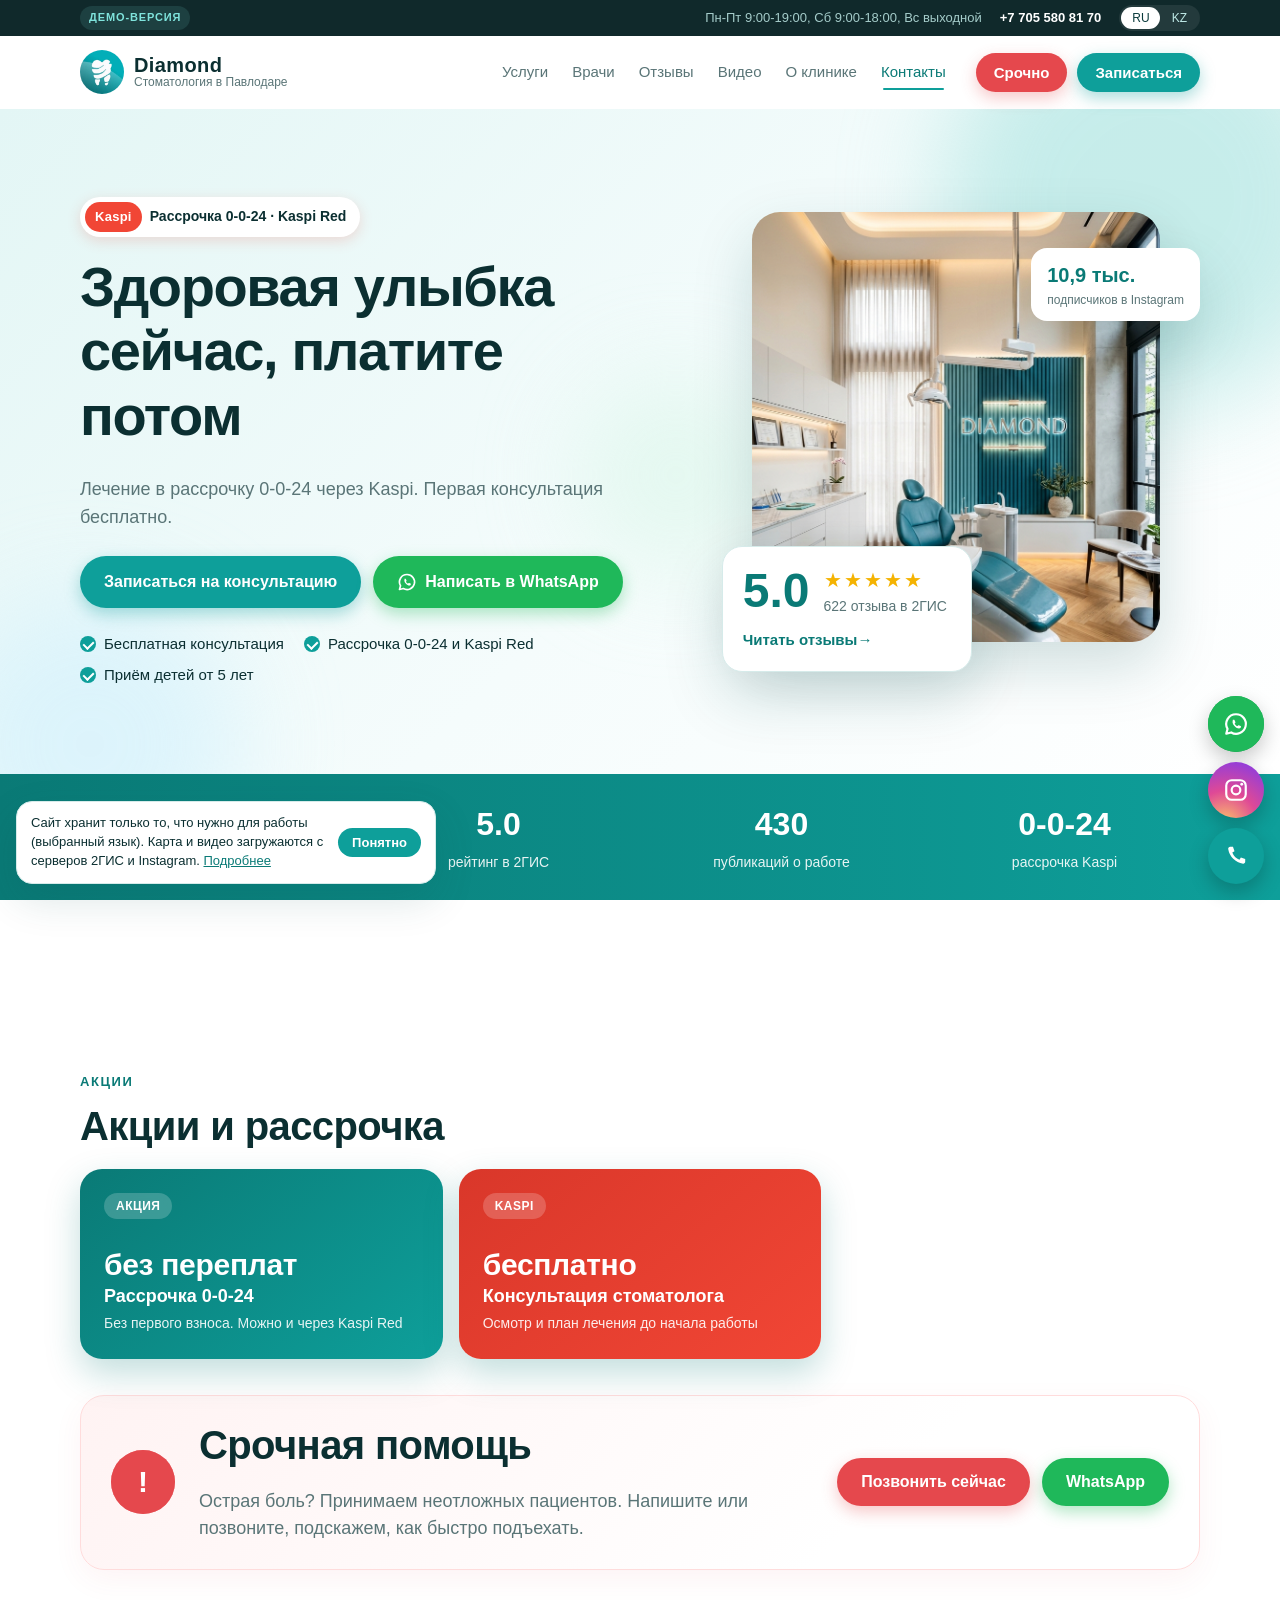
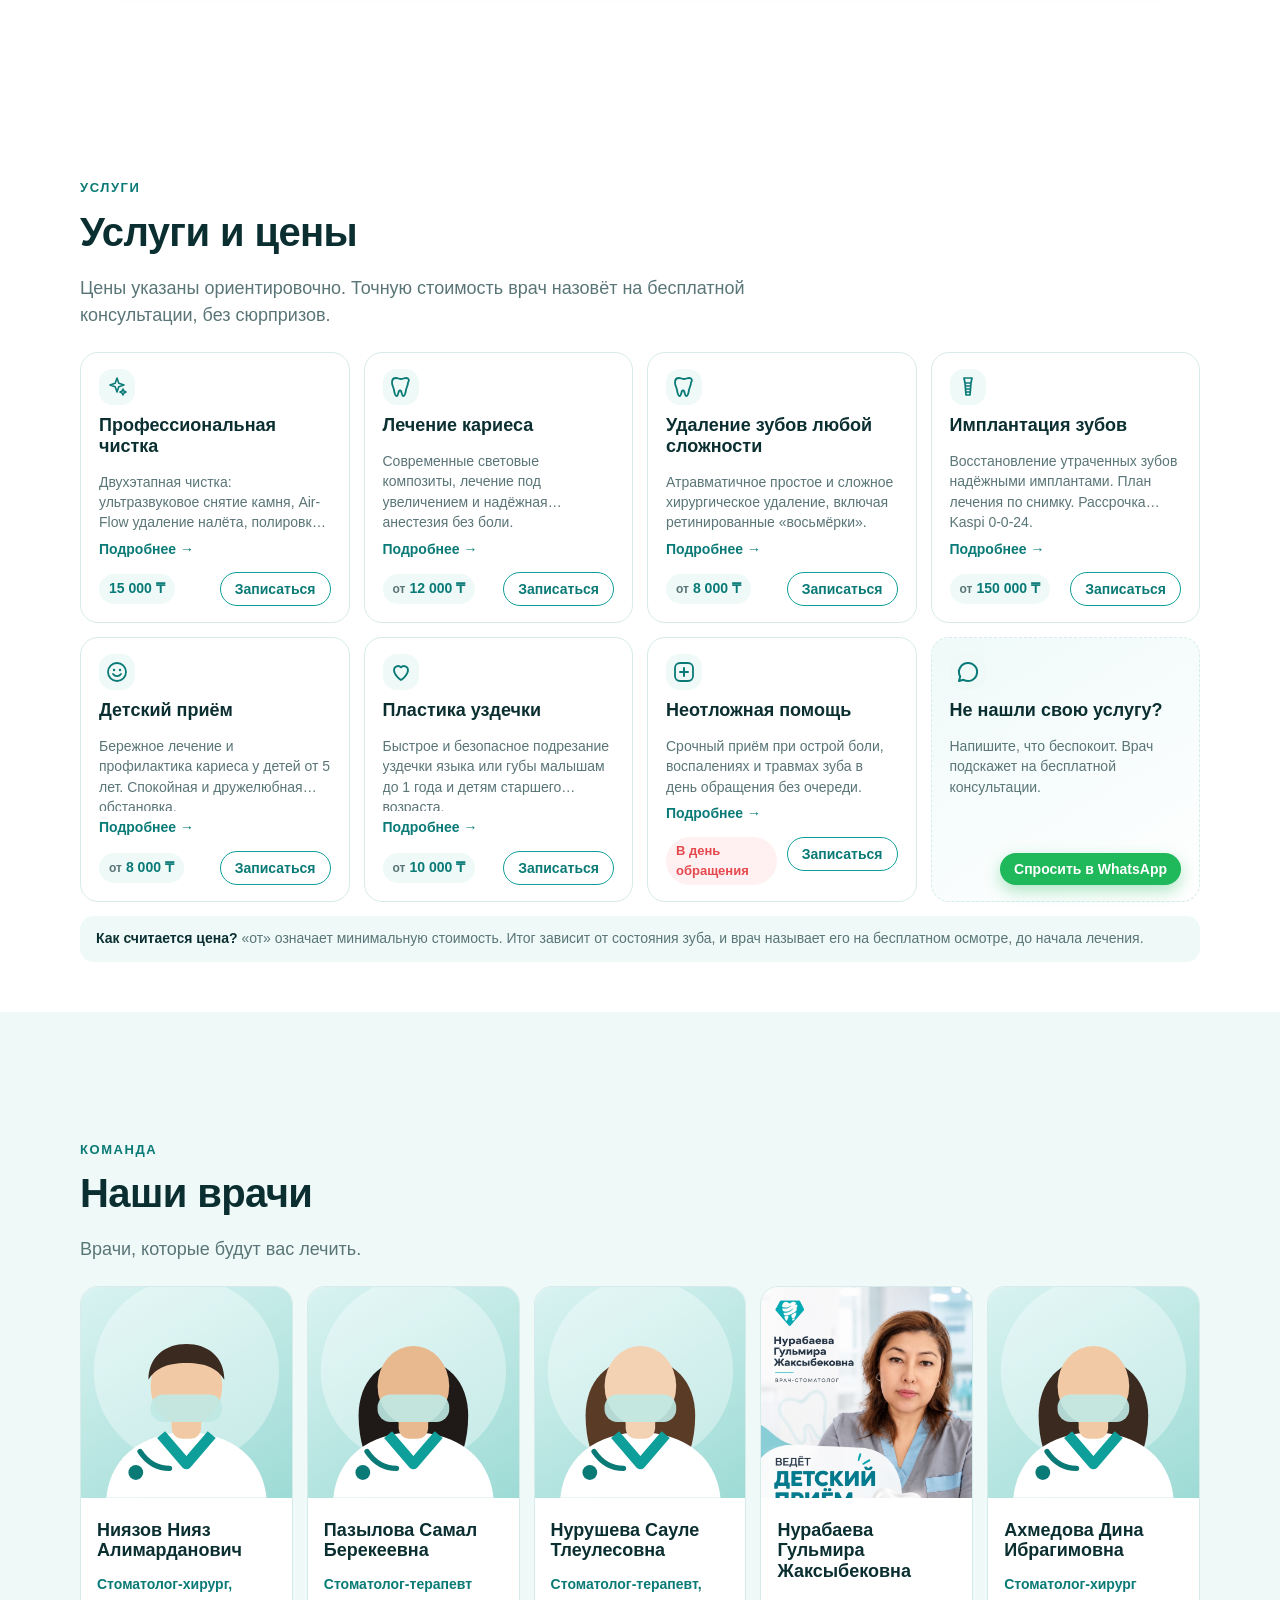
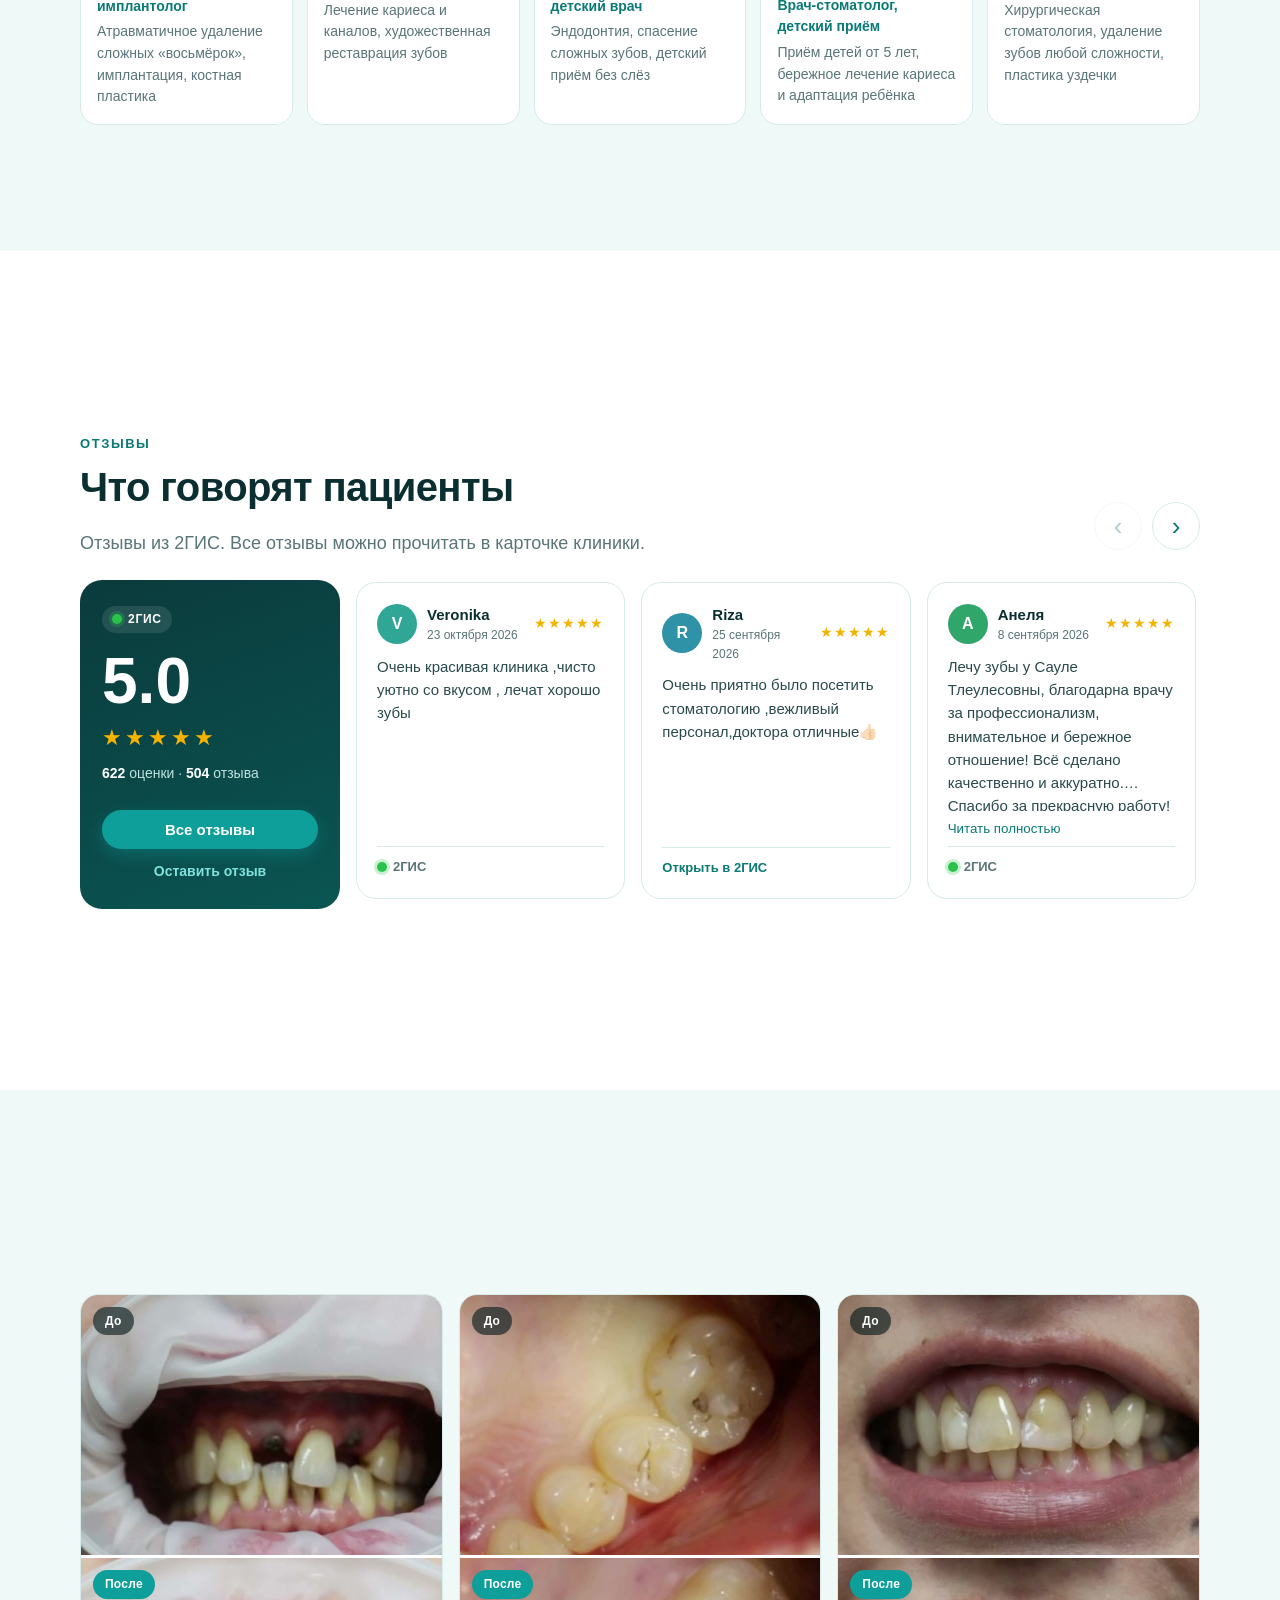
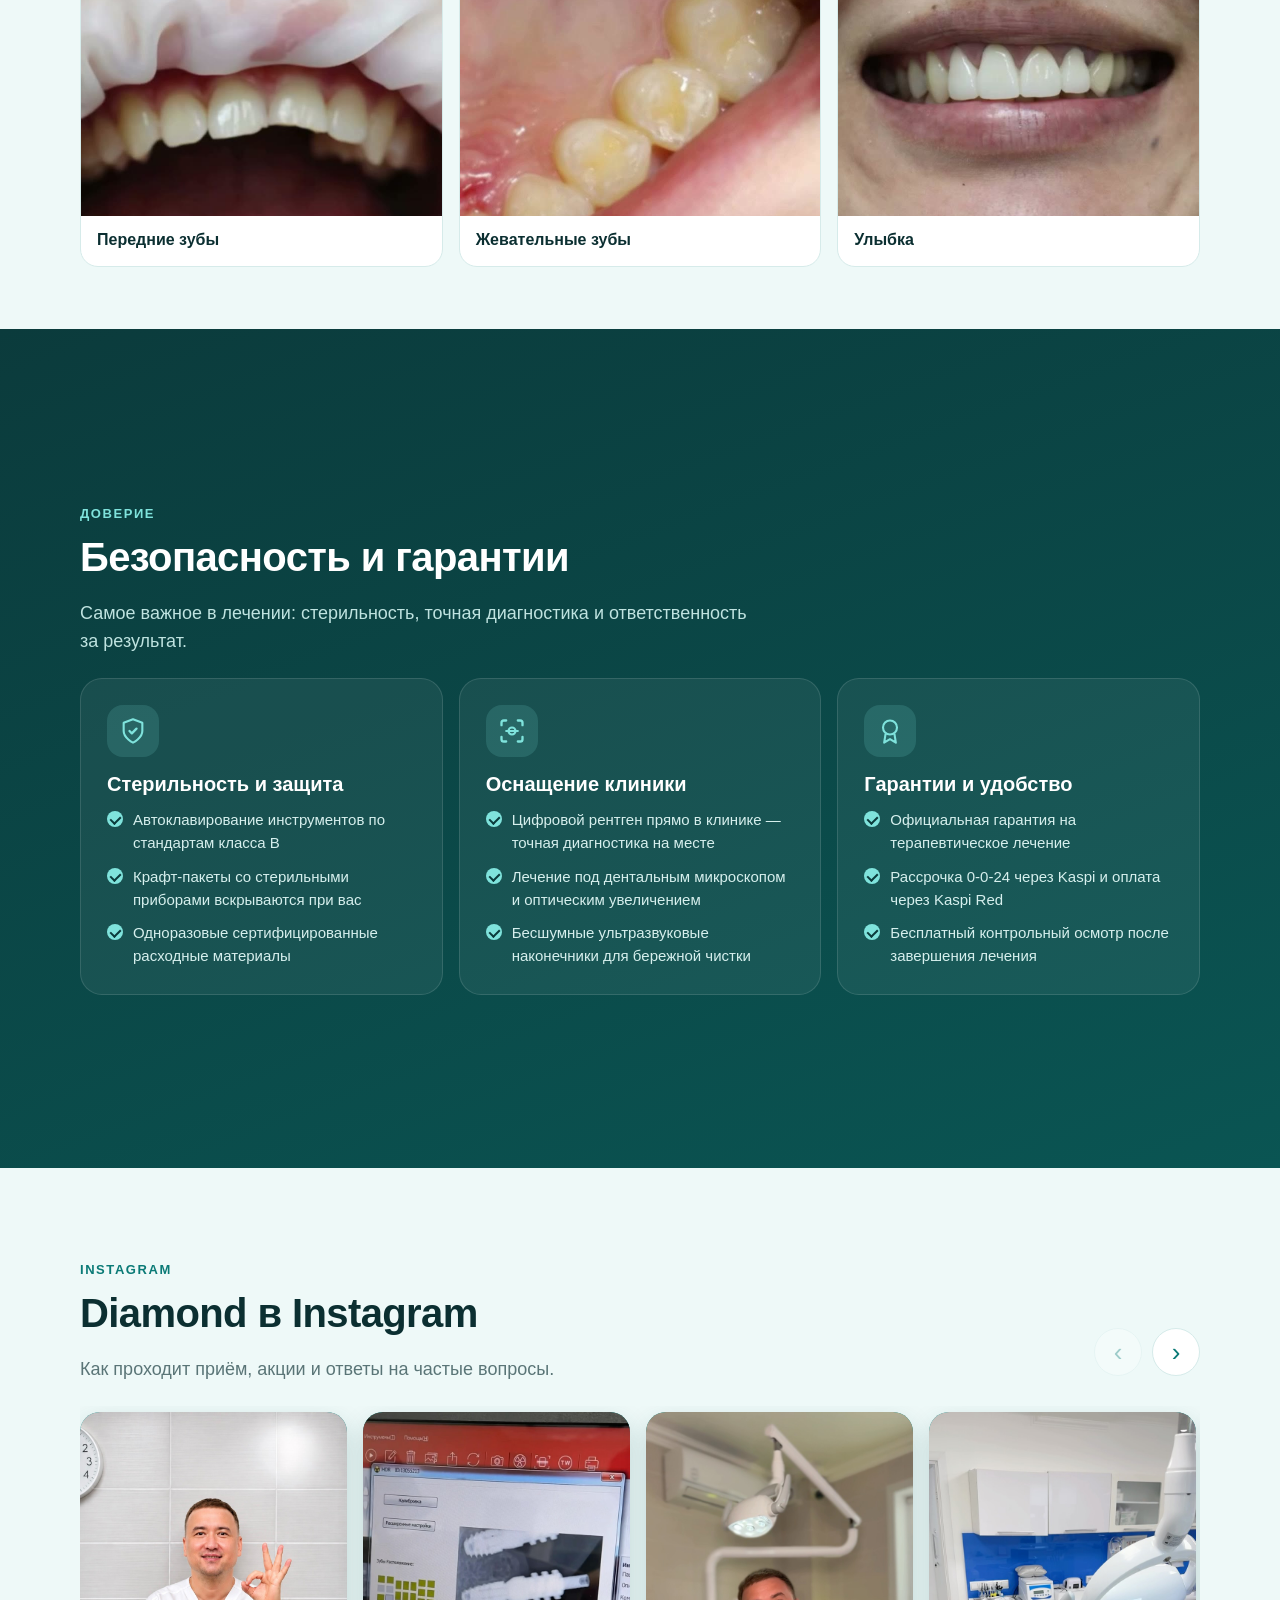
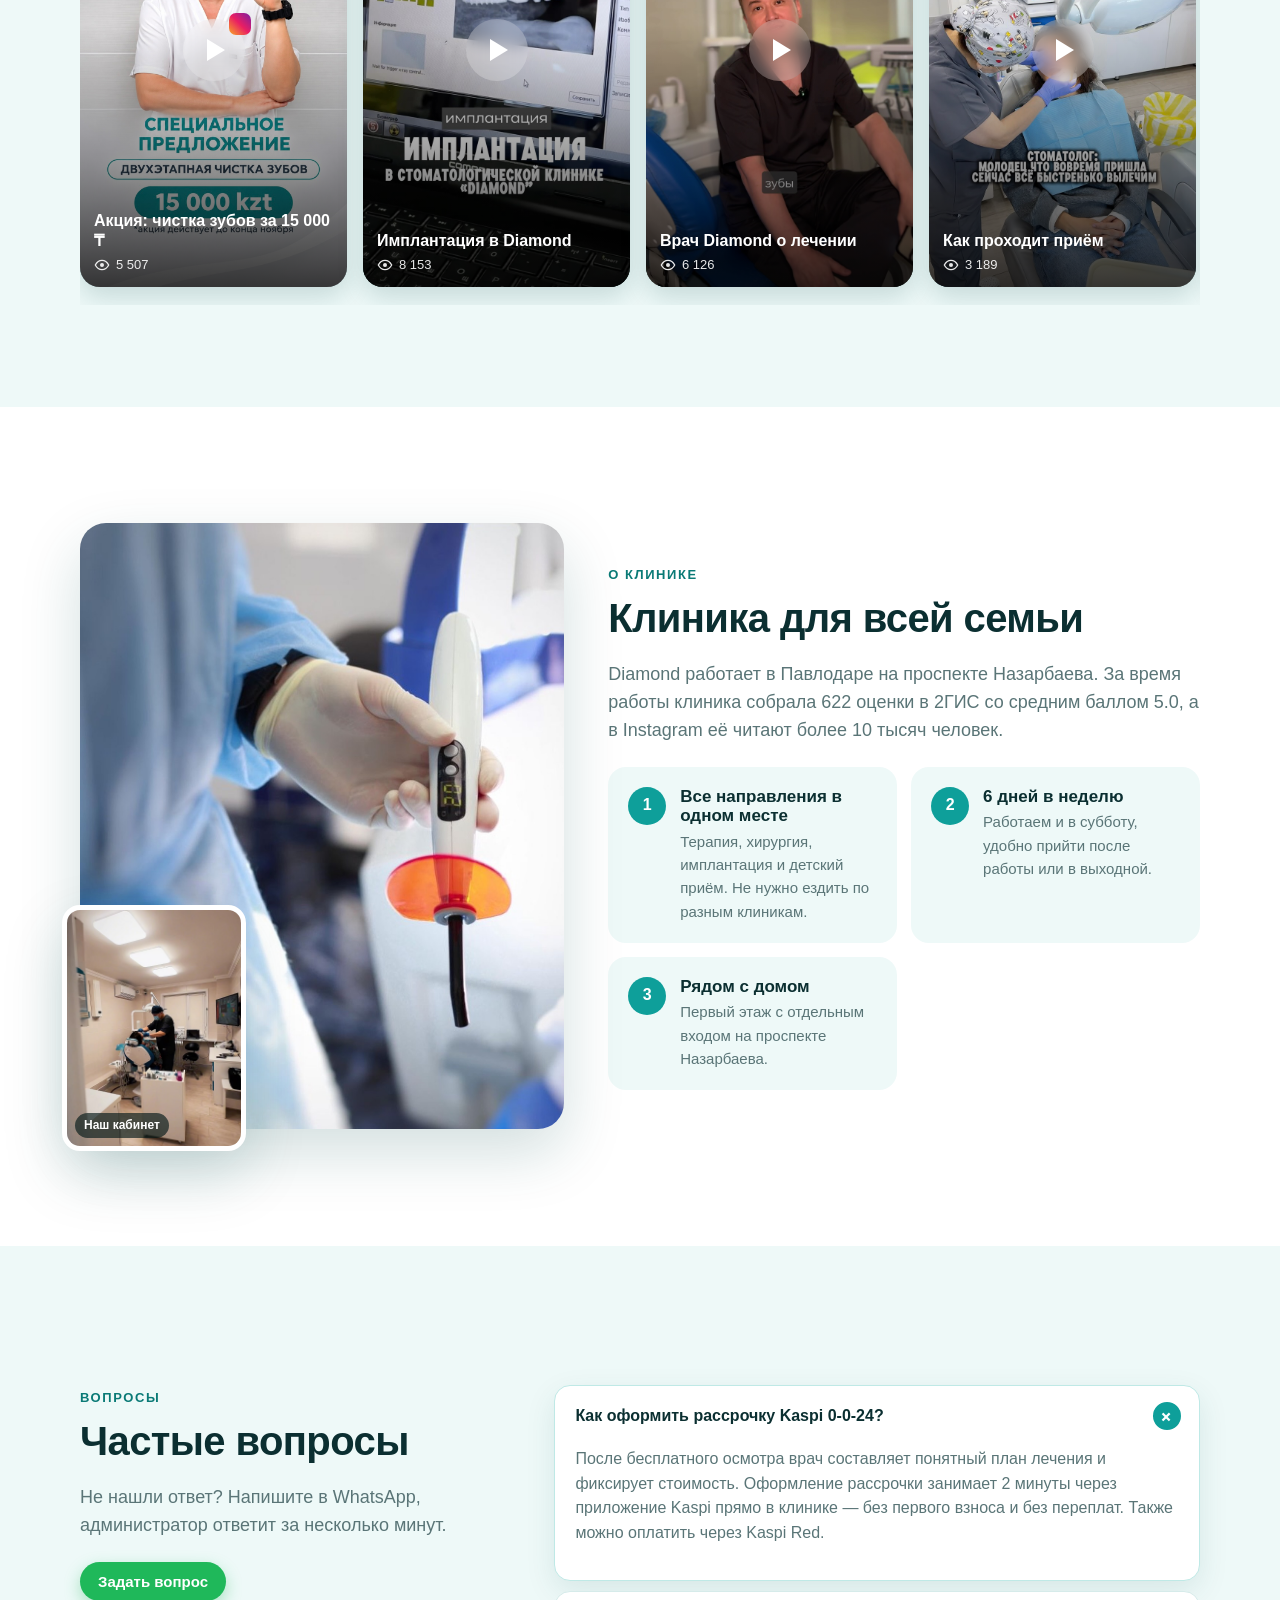
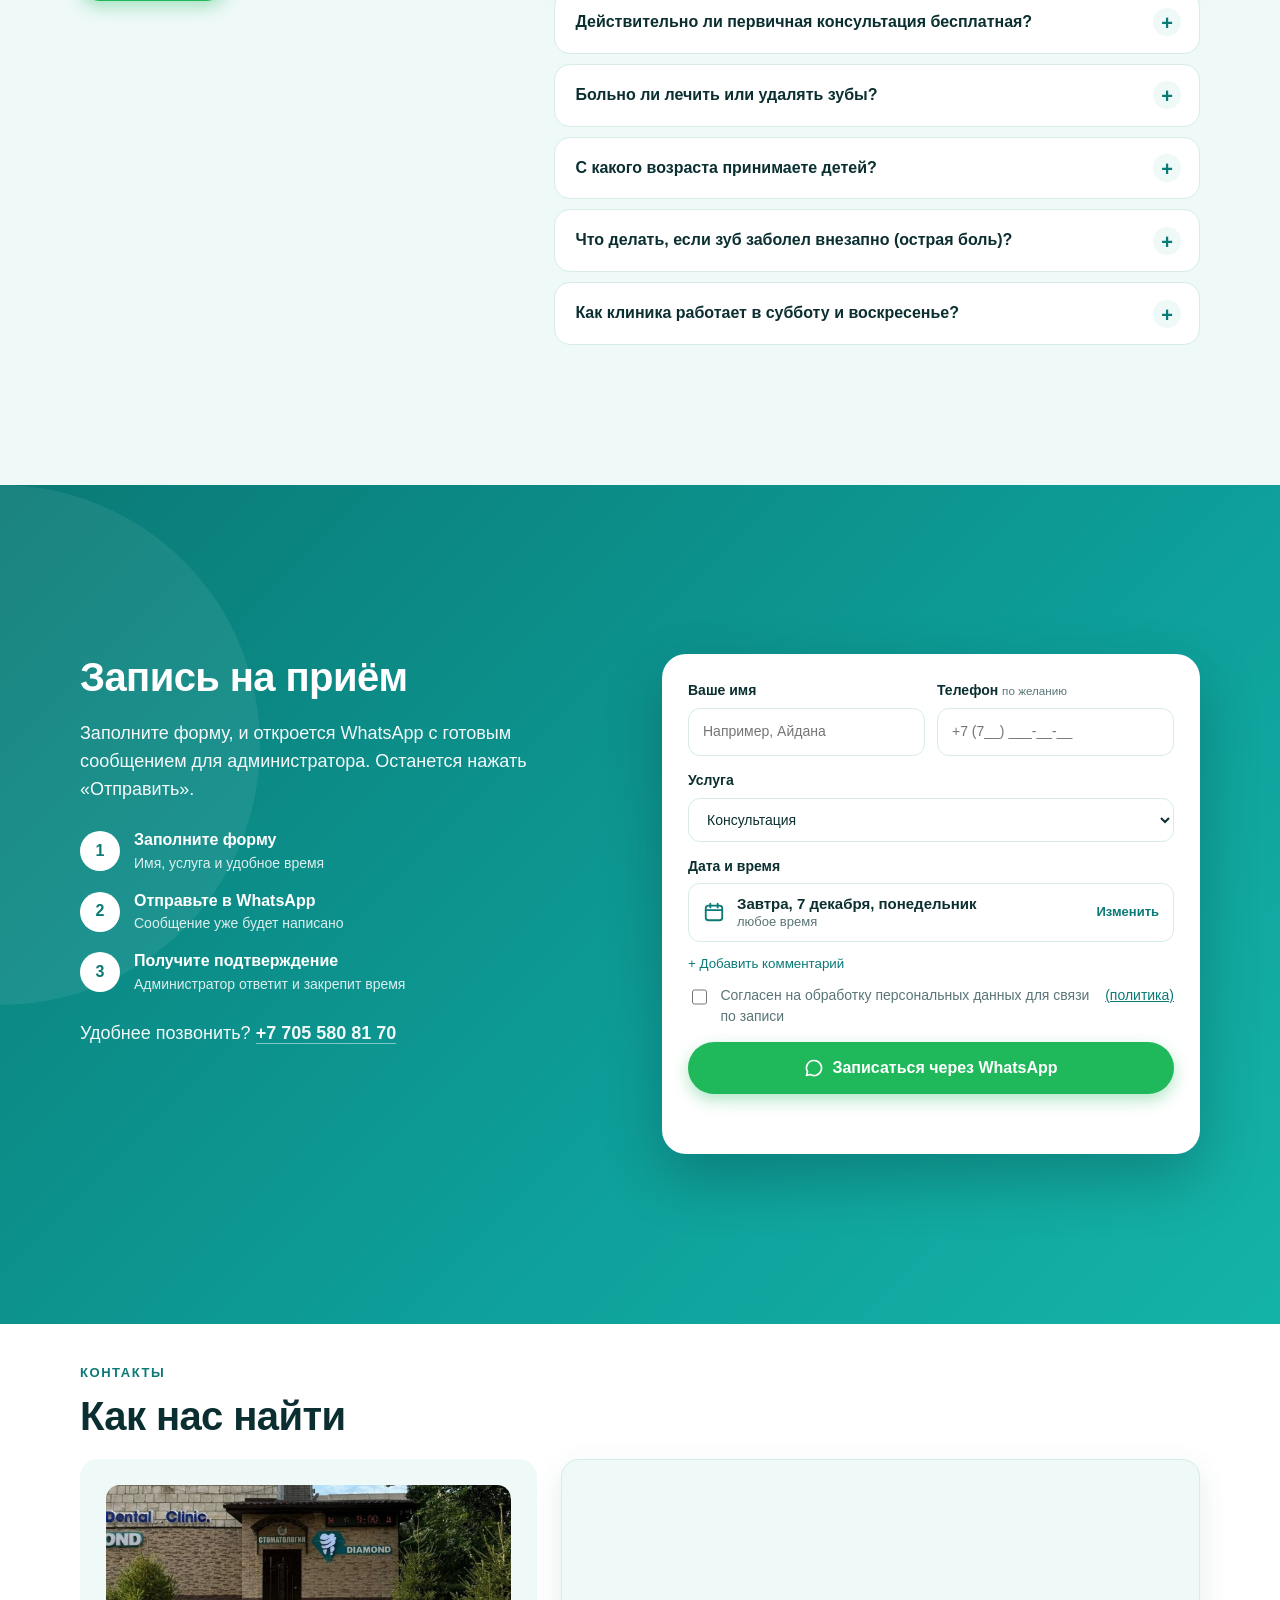
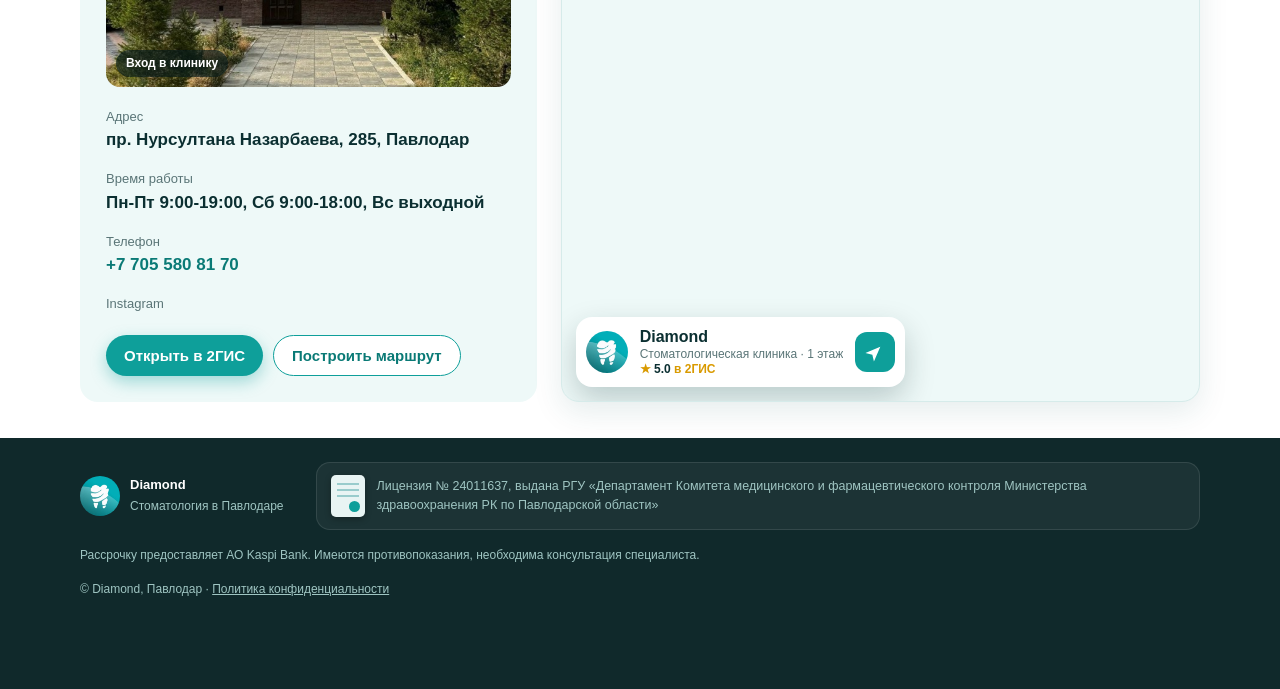
==== commit 0c4cd2a9: "fix: cache bust hero video and poster to v2" ====
--- a/static/index.html
+++ b/static/index.html
@@ -66,7 +66,7 @@
       </ul>
     </div>
     <div class="hero-visual up" style="--d:2">
-      <div class="hero-photo"><img src="img/post-clinic.jpg" alt="Приём в клинике Diamond"><video class="hero-video" src="img/hero.mp4" poster="img/post-clinic.jpg" muted autoplay loop playsinline preload="auto" aria-hidden="true"></video></div>
+      <div class="hero-photo"><img src="img/post-clinic.jpg?v=2" alt="Интерьер стоматологической клиники Diamond"><video class="hero-video" src="img/hero.mp4?v=2" poster="img/post-clinic.jpg?v=2" muted autoplay loop playsinline preload="auto" aria-hidden="true"></video></div>
       <div class="hero-card floaty">
         <div class="rate">
           <div class="rate-num" id="ratingNum">5.0</div>
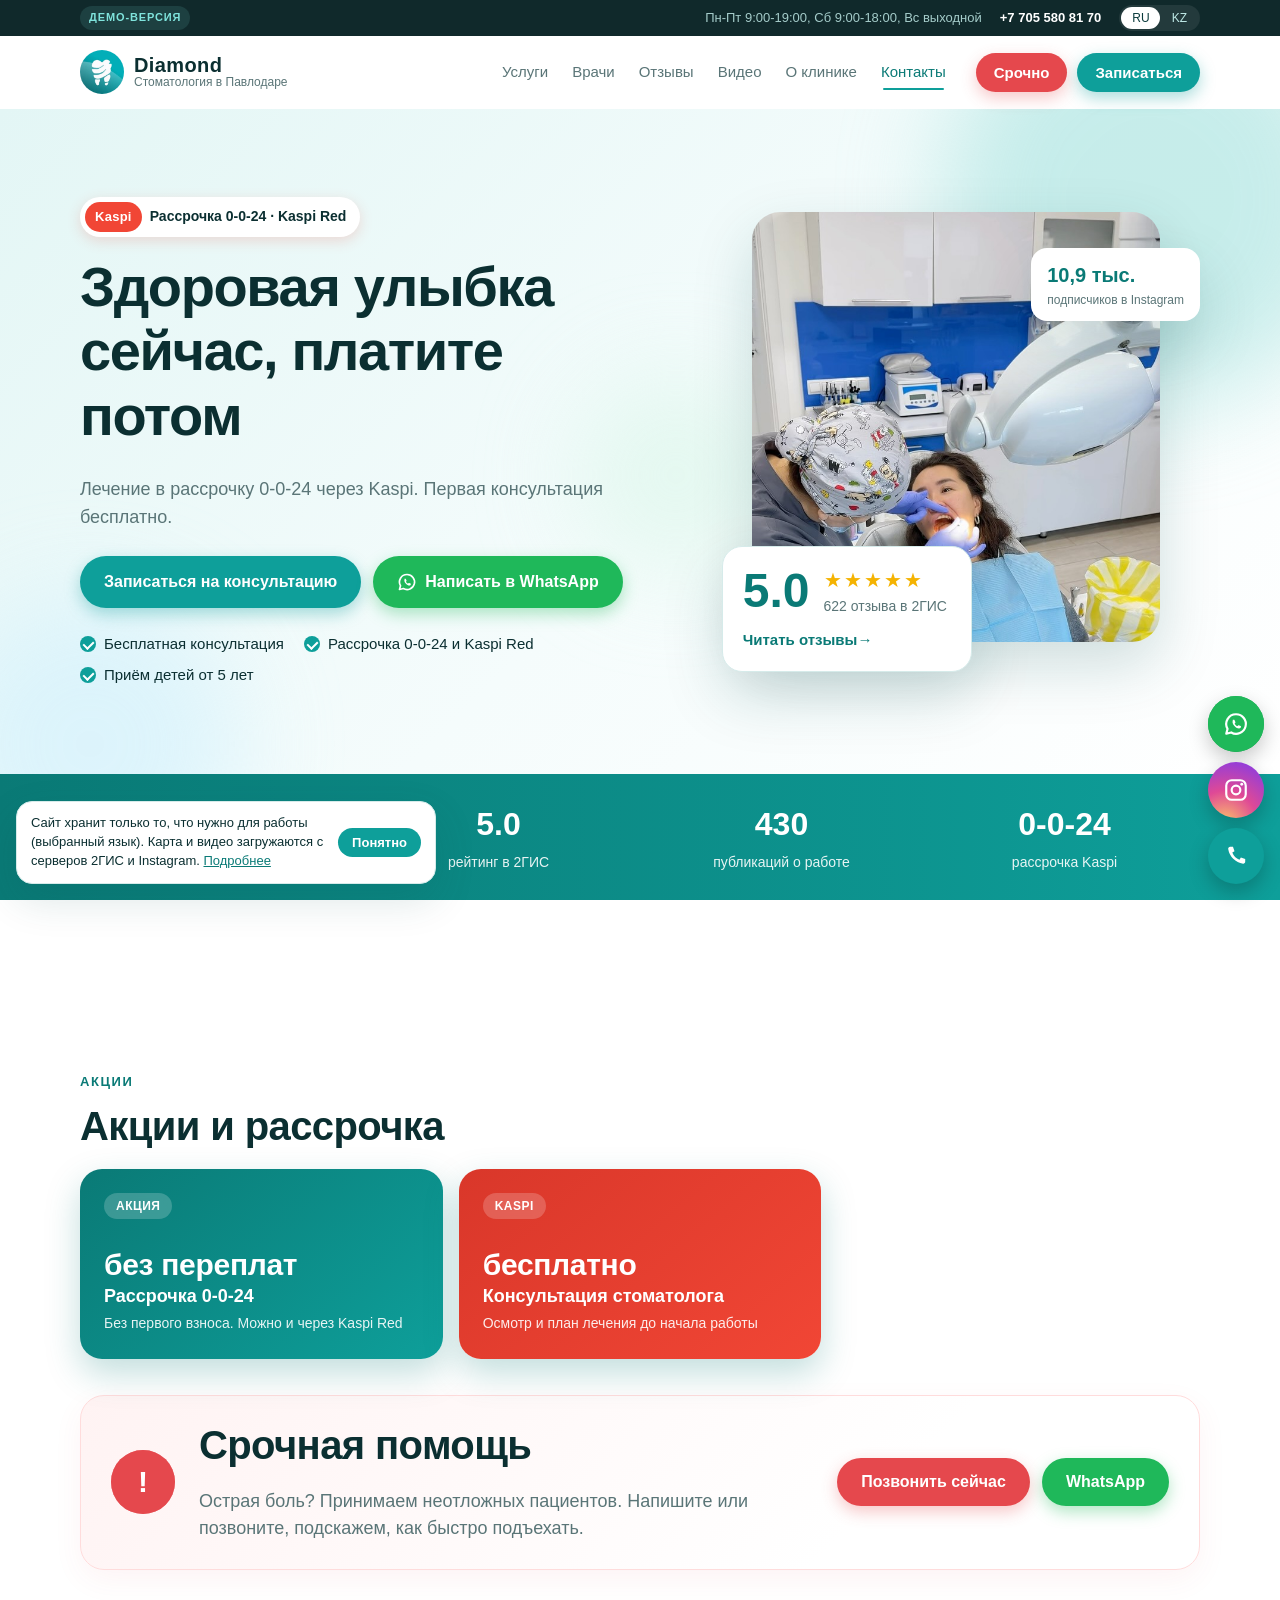
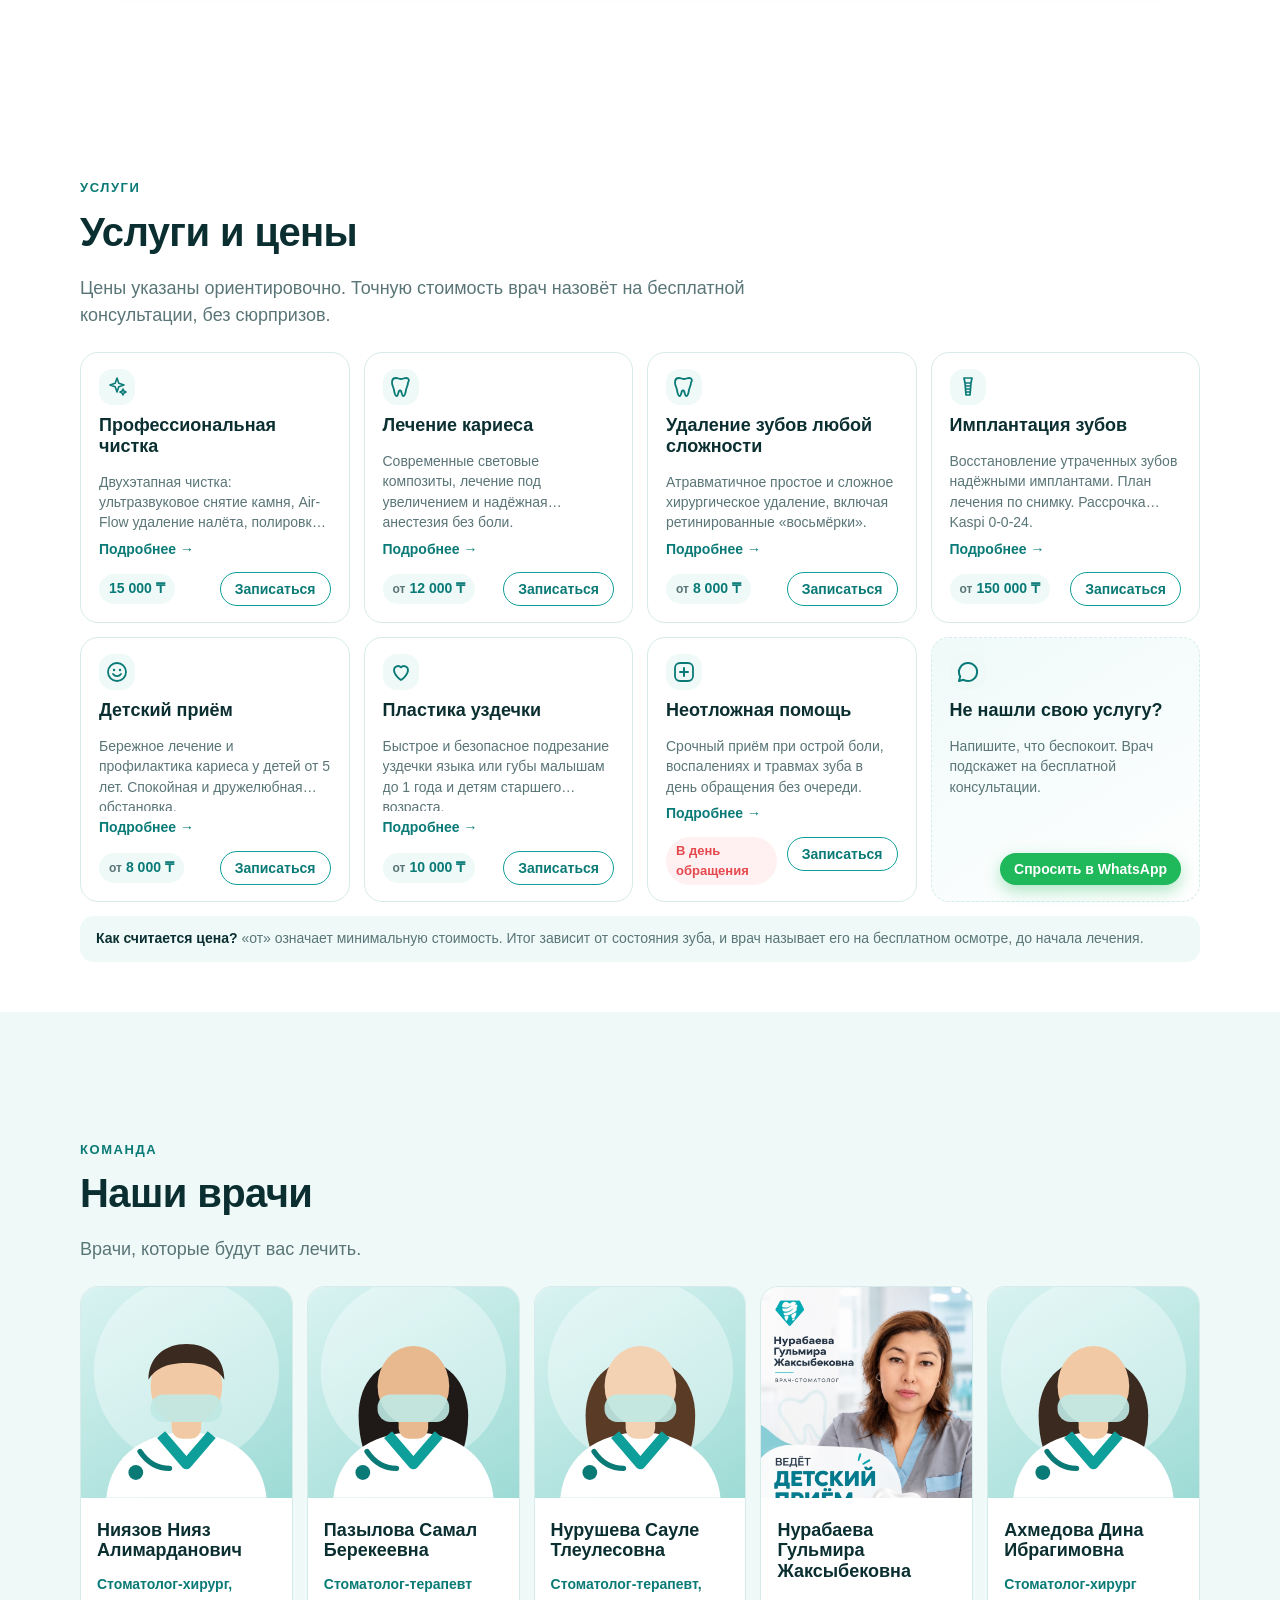
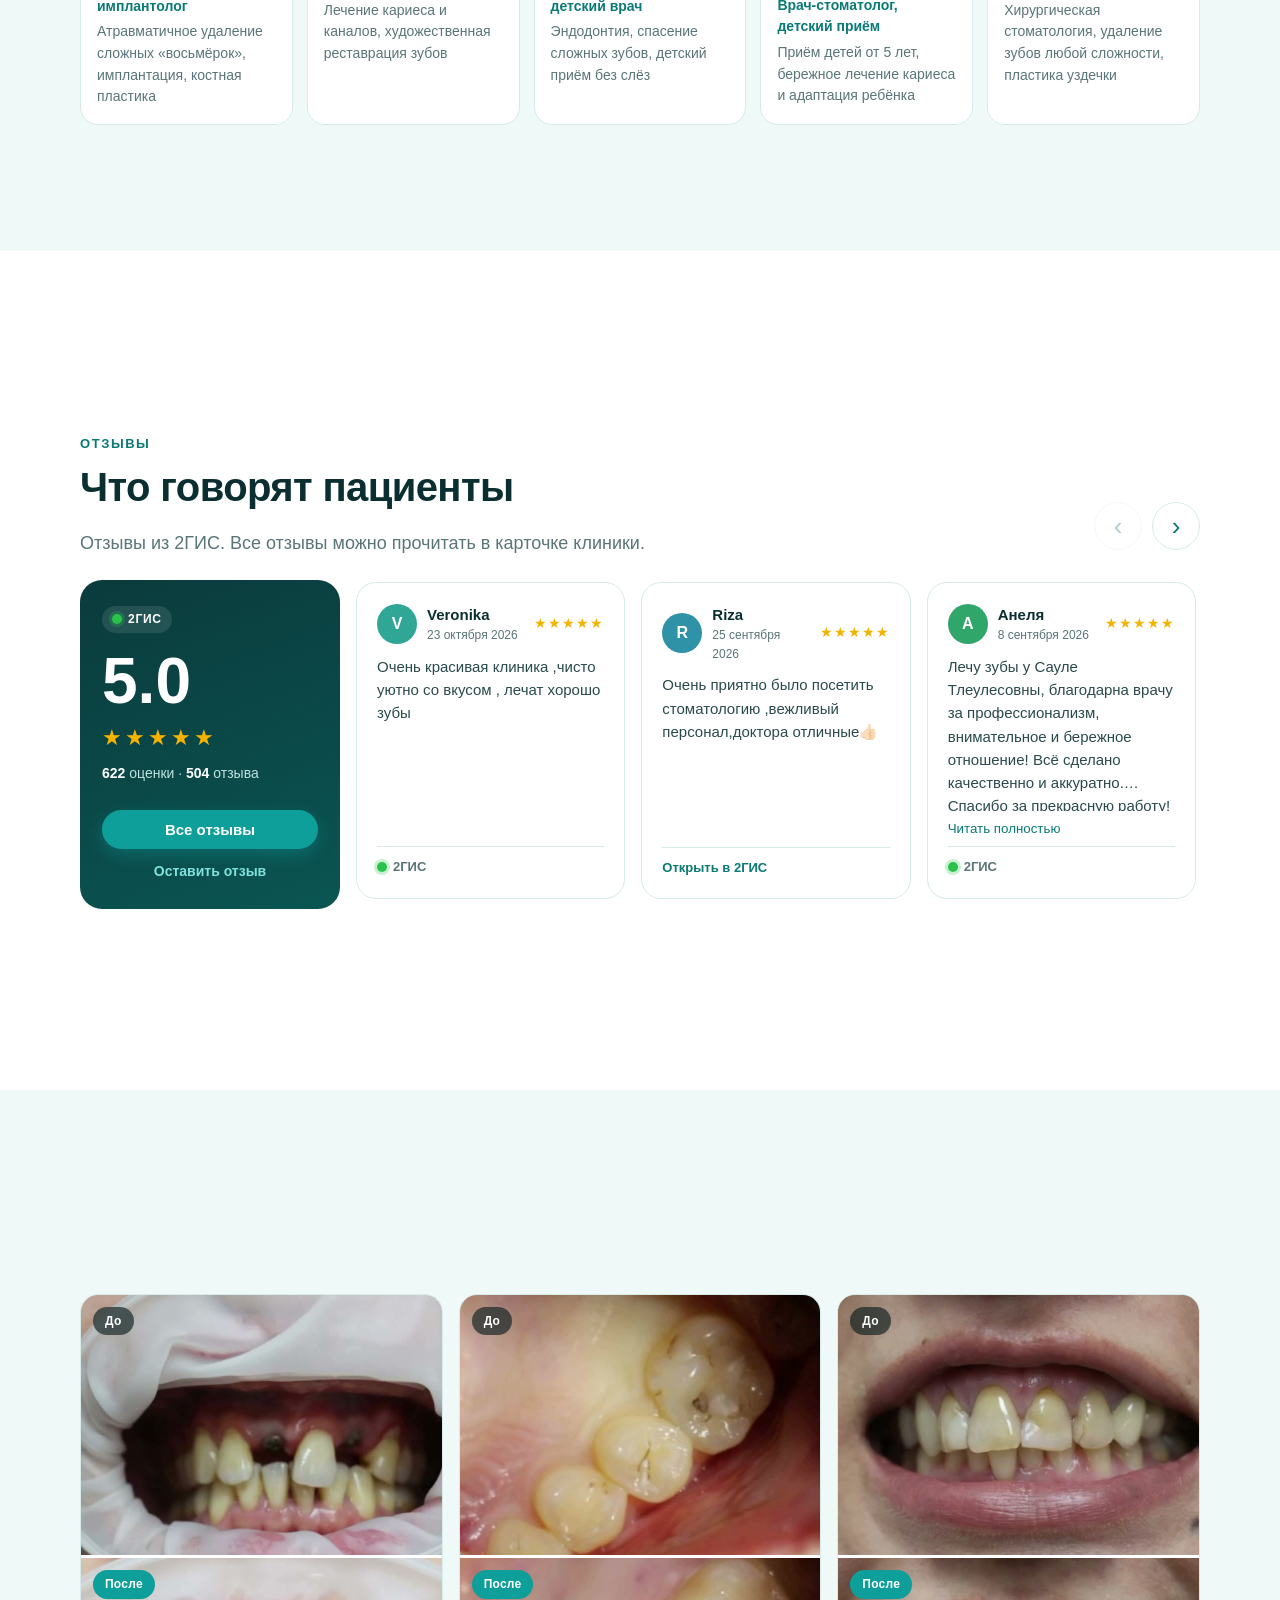
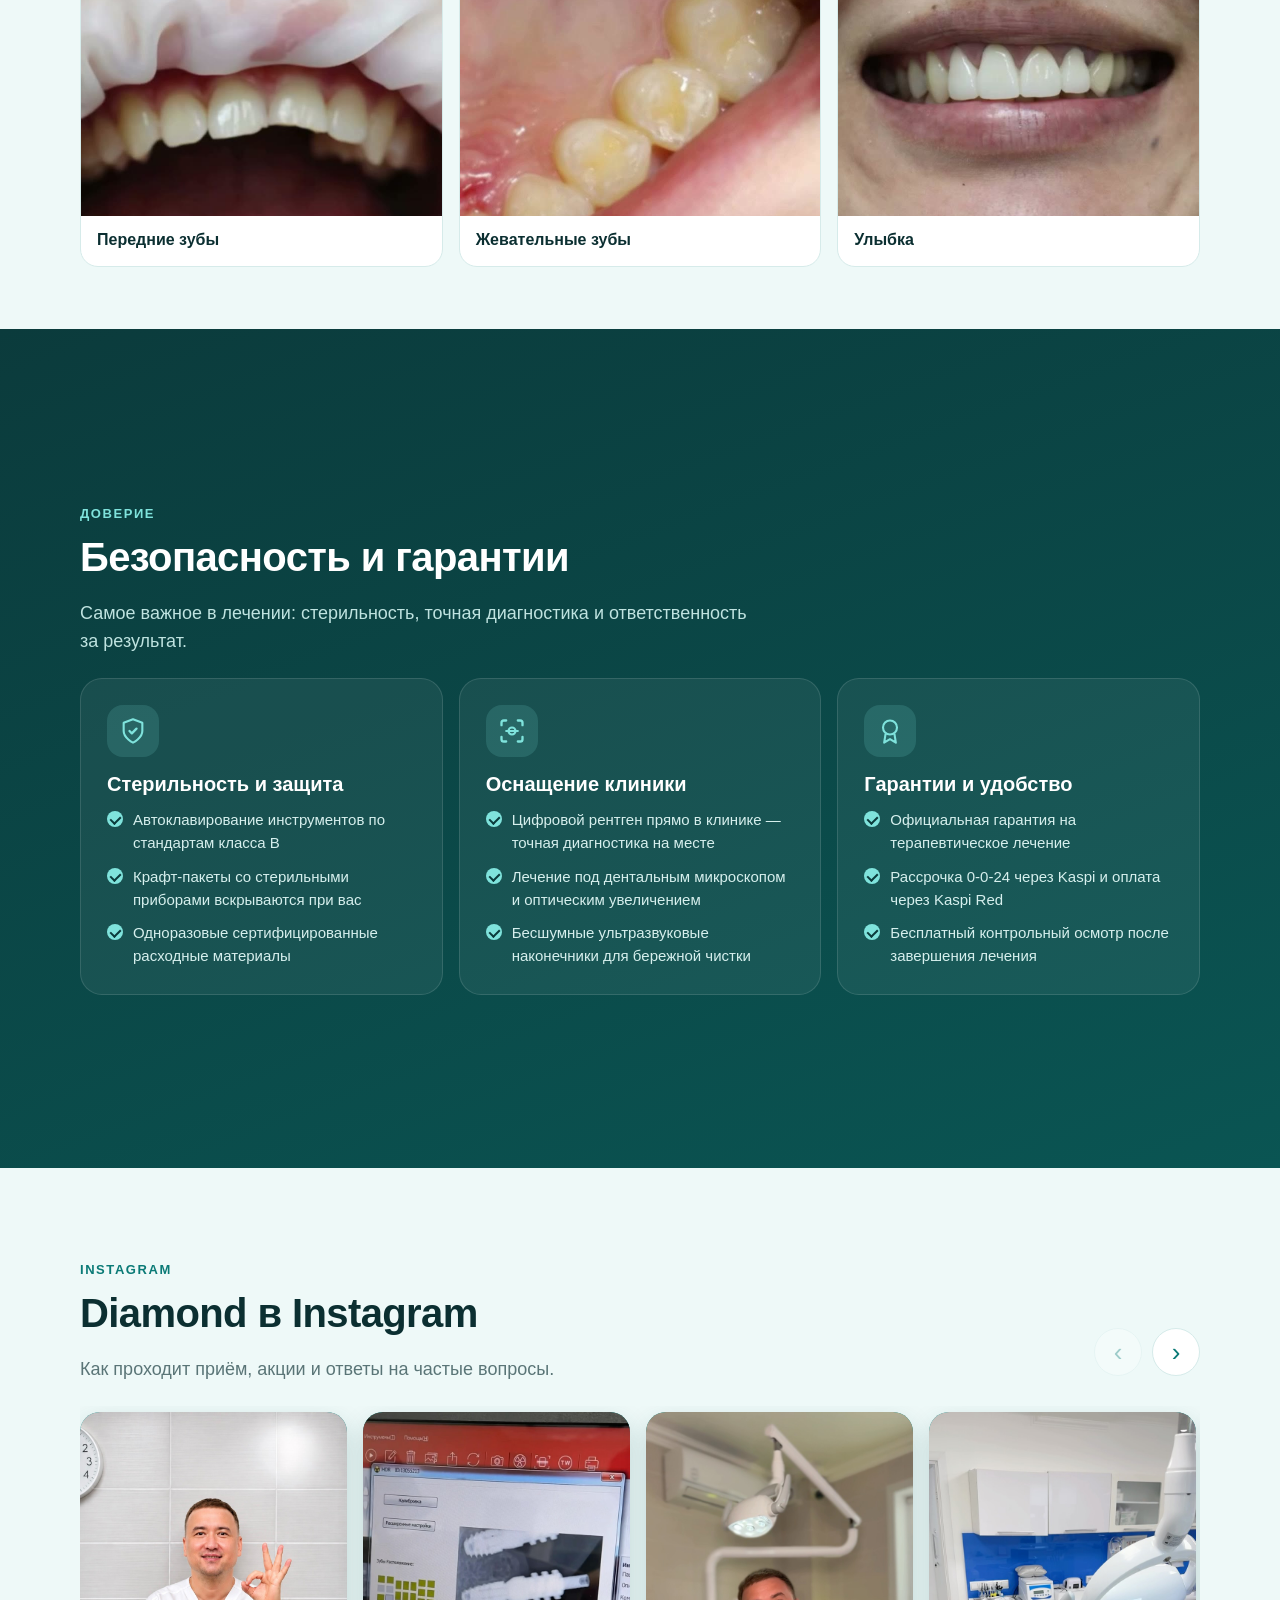
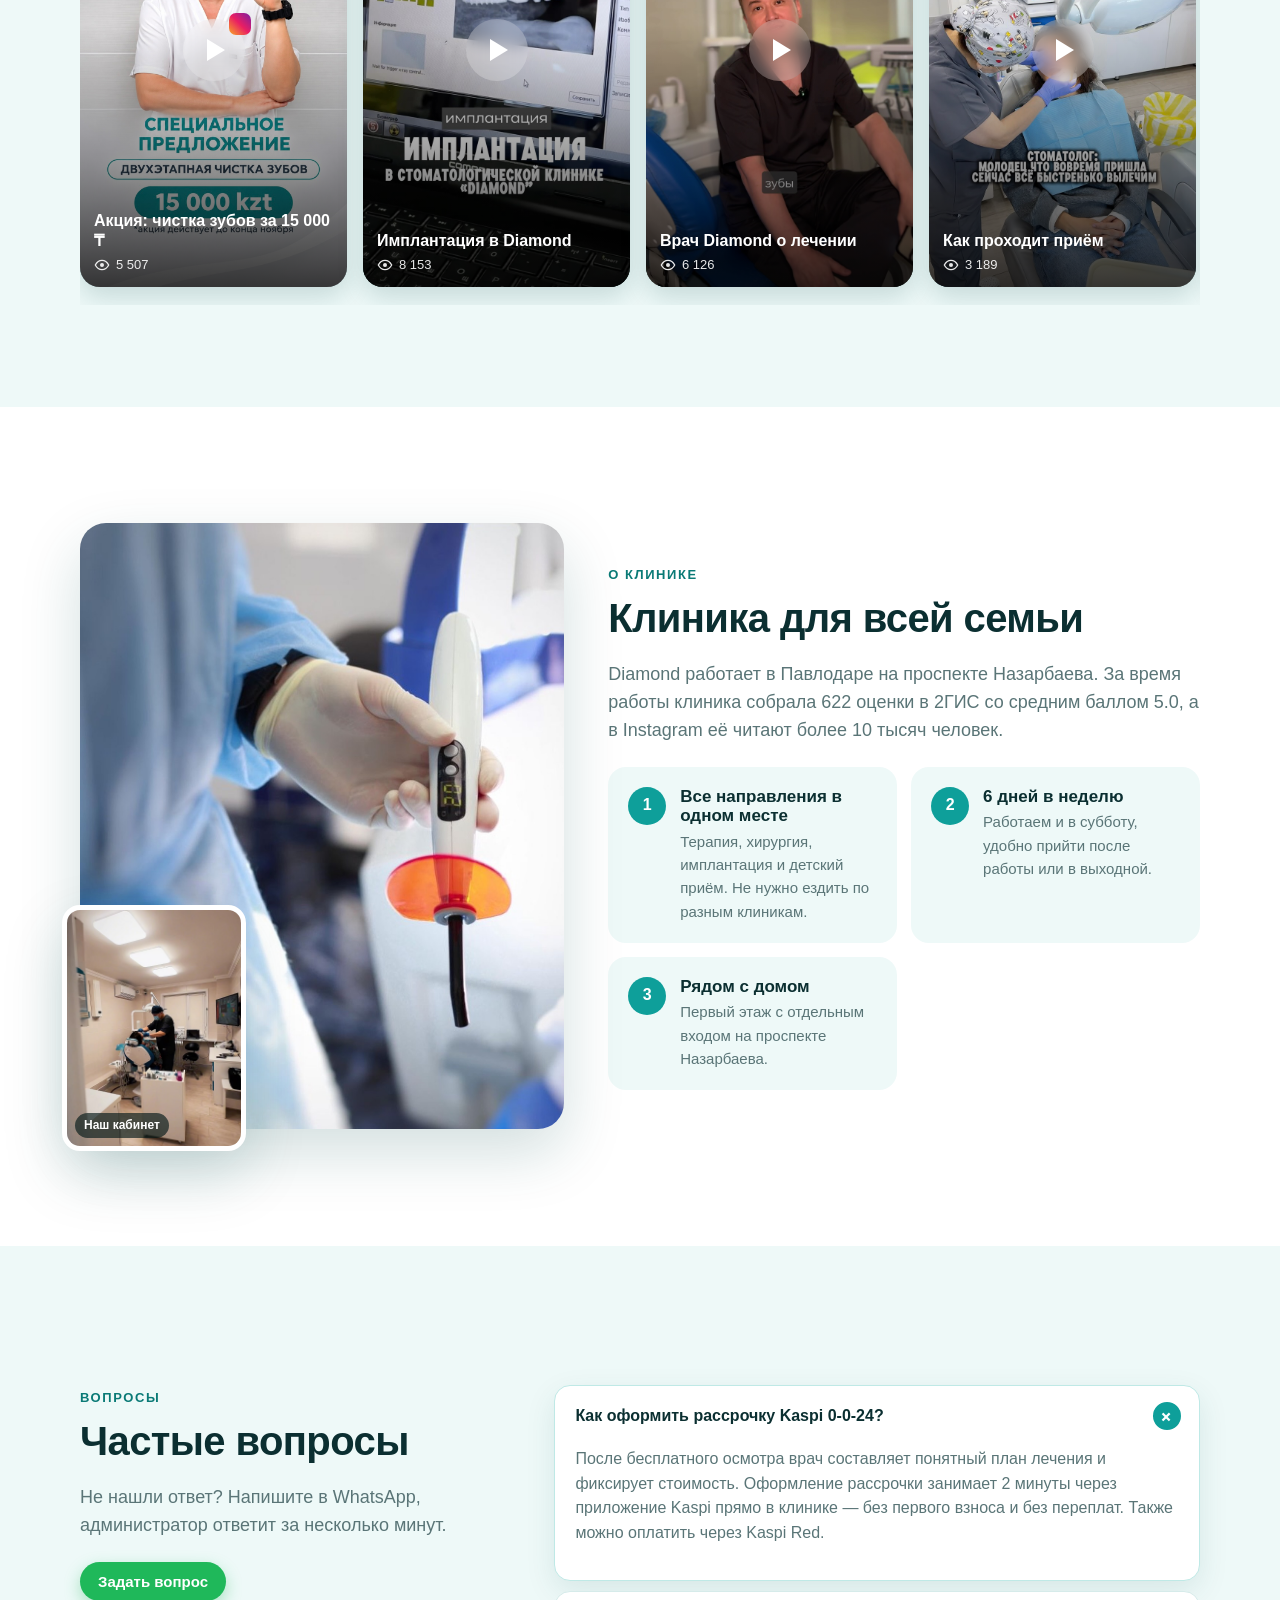
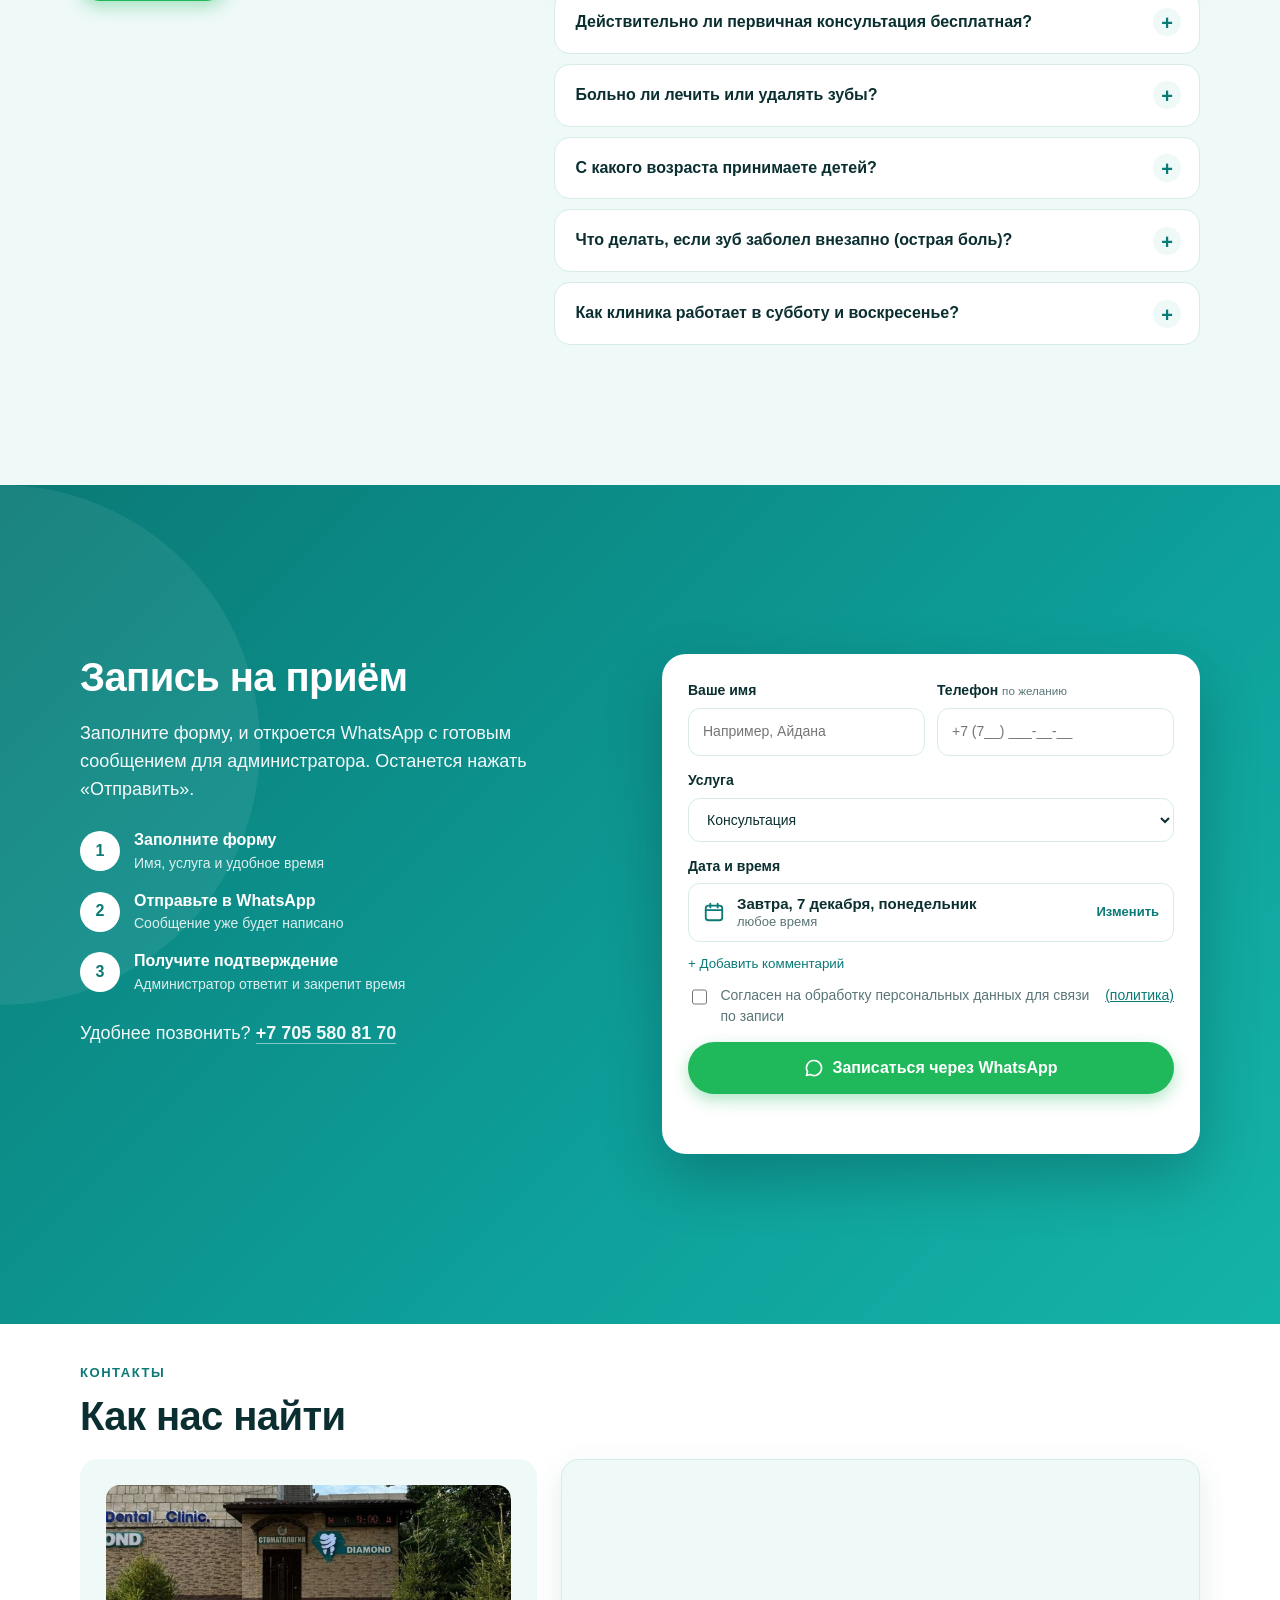
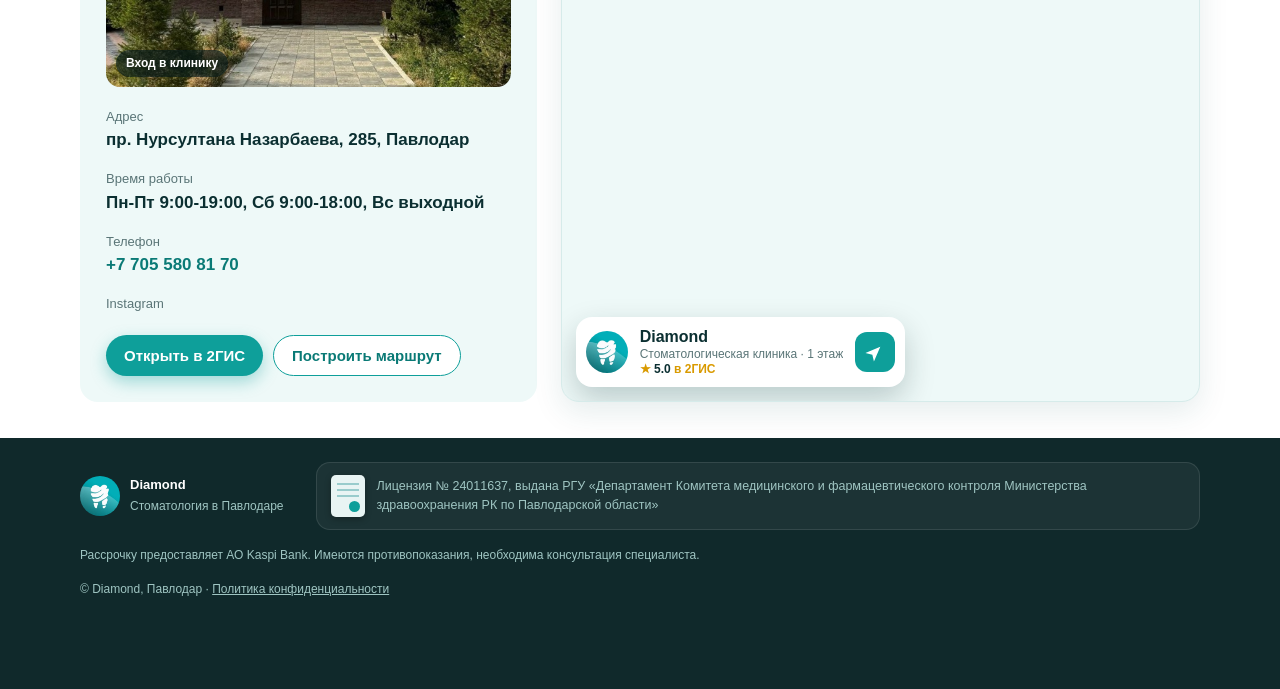
==== commit 24dcb233: "revert: restore hero section and assets to initial state" ====
--- a/static/index.html
+++ b/static/index.html
@@ -66,7 +66,7 @@
       </ul>
     </div>
     <div class="hero-visual up" style="--d:2">
-      <div class="hero-photo"><img src="img/post-clinic.jpg?v=2" alt="Интерьер стоматологической клиники Diamond"><video class="hero-video" src="img/hero.mp4?v=2" poster="img/post-clinic.jpg?v=2" muted autoplay loop playsinline preload="auto" aria-hidden="true"></video></div>
+      <div class="hero-photo"><img src="img/post-clinic.jpg" alt="Приём в клинике Diamond"><video class="hero-video" src="img/hero.mp4" poster="img/post-clinic.jpg" muted autoplay loop playsinline preload="auto" aria-hidden="true"></video></div>
       <div class="hero-card floaty">
         <div class="rate">
           <div class="rate-num" id="ratingNum">5.0</div>
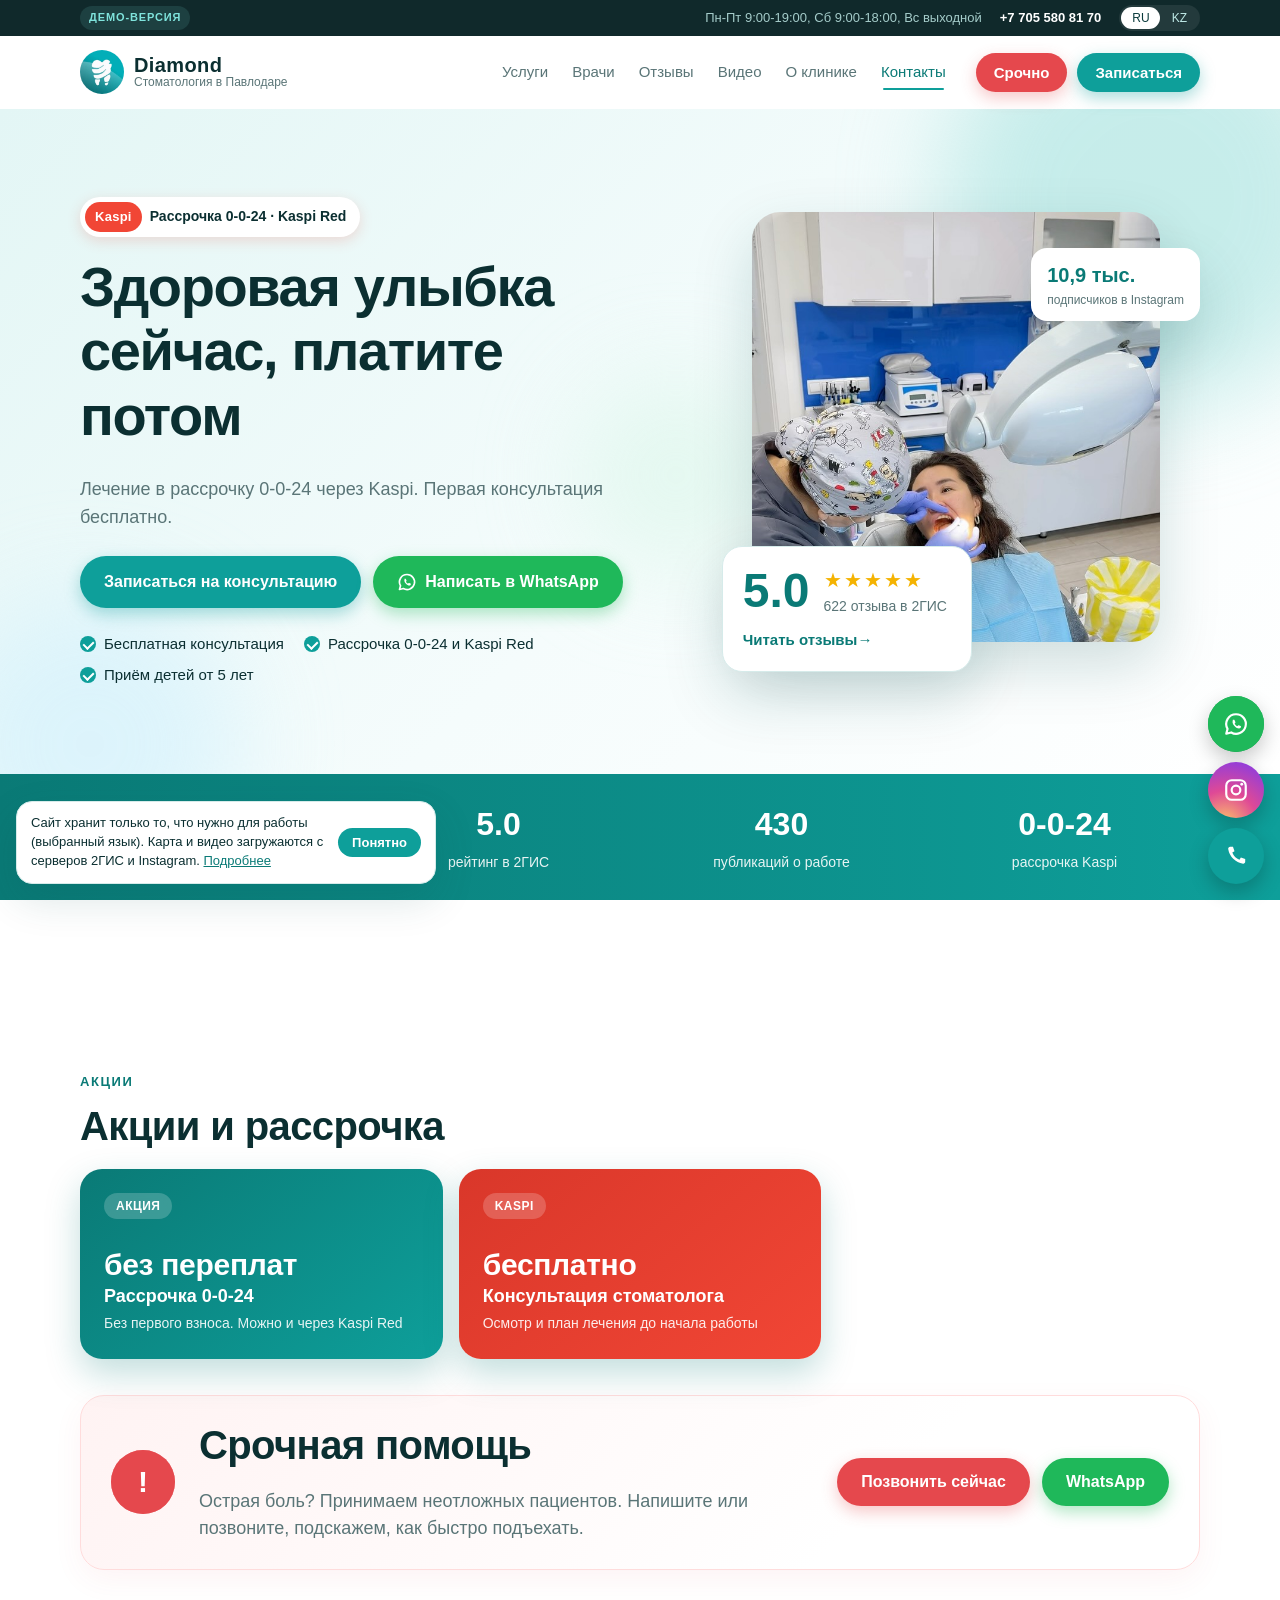
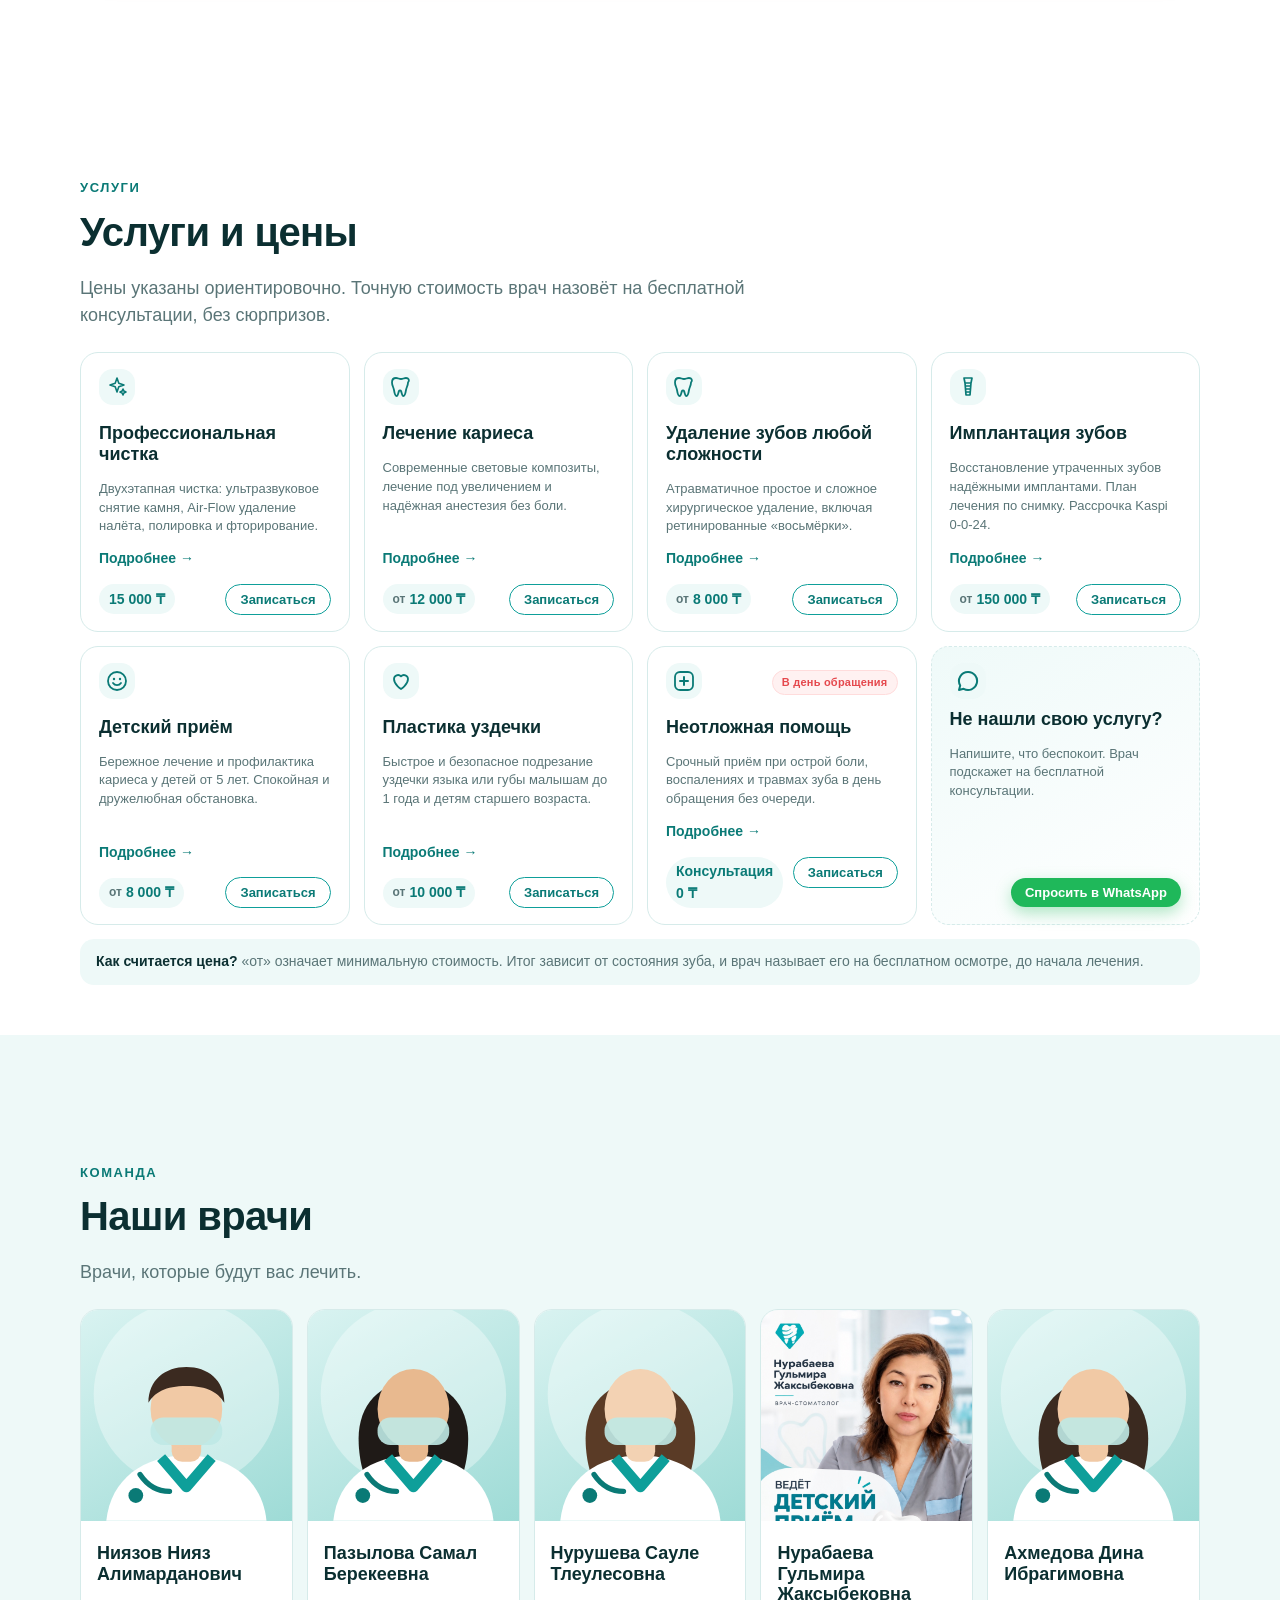
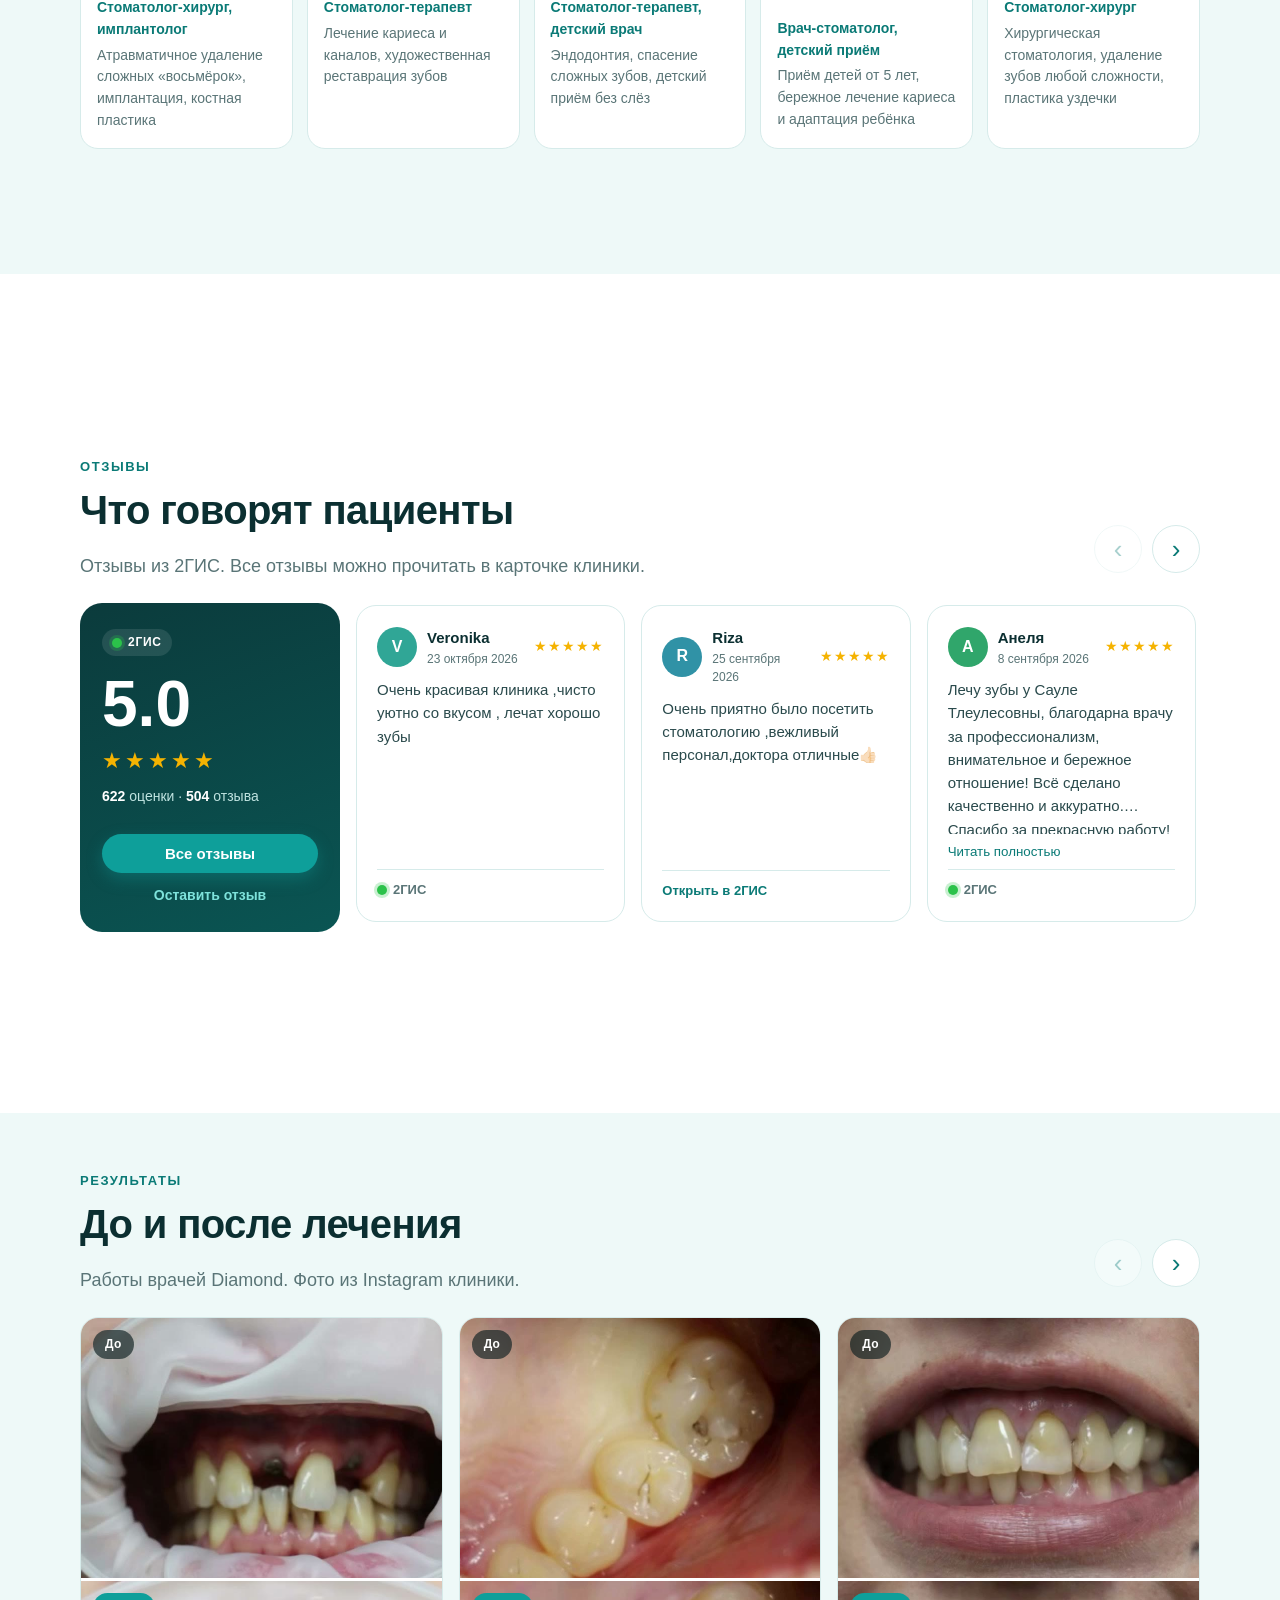
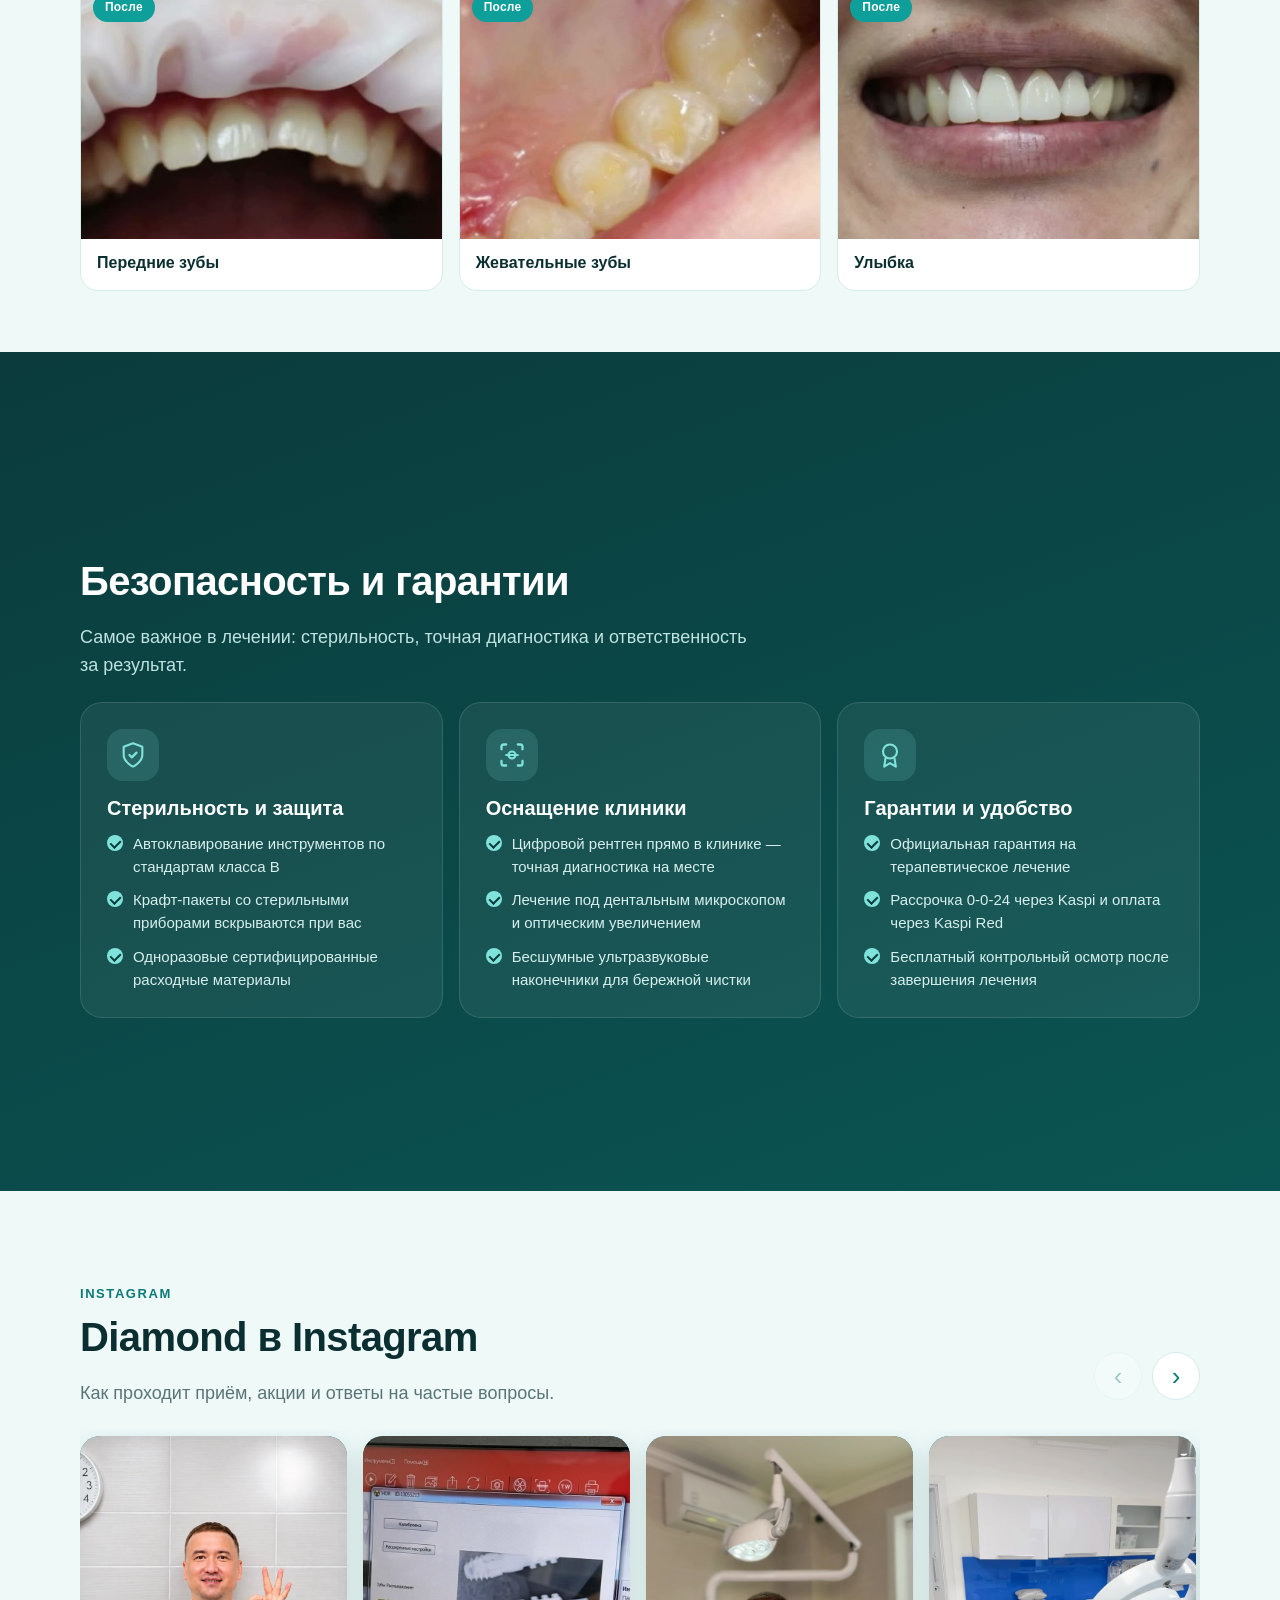
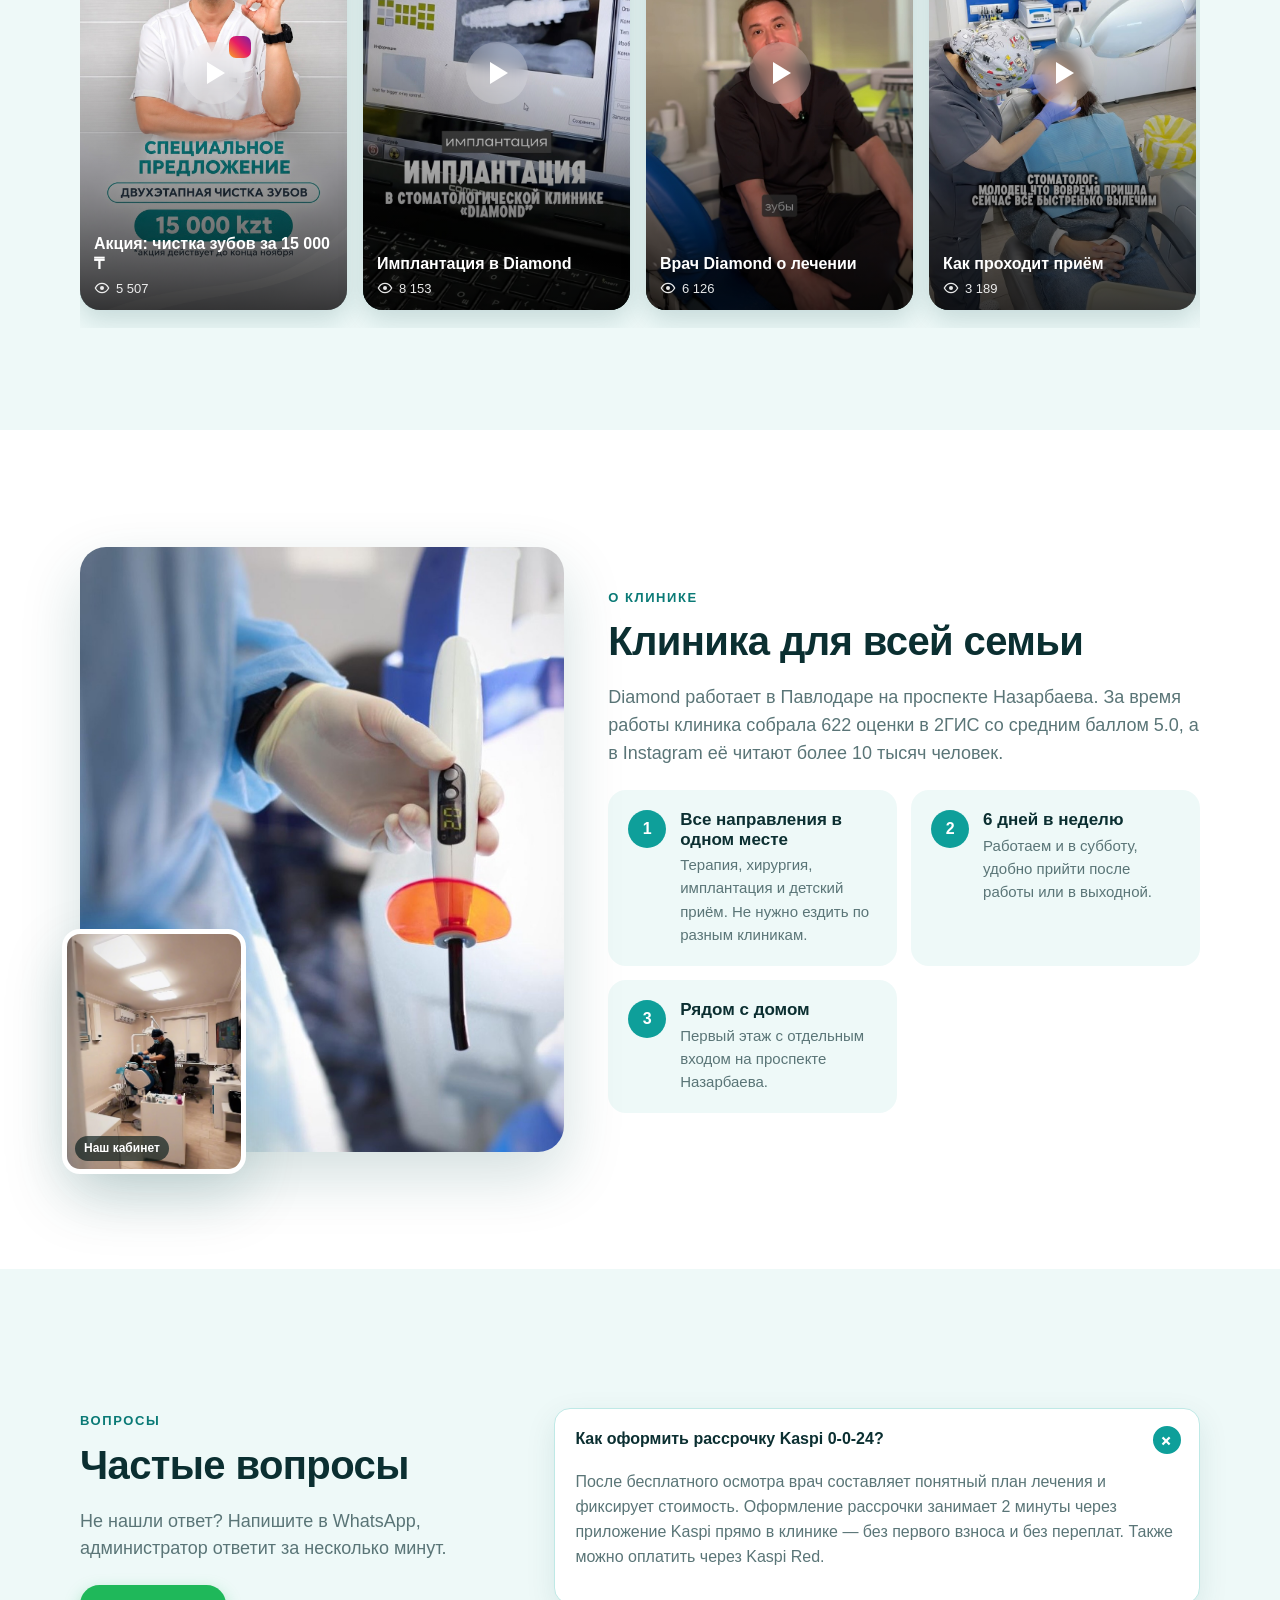
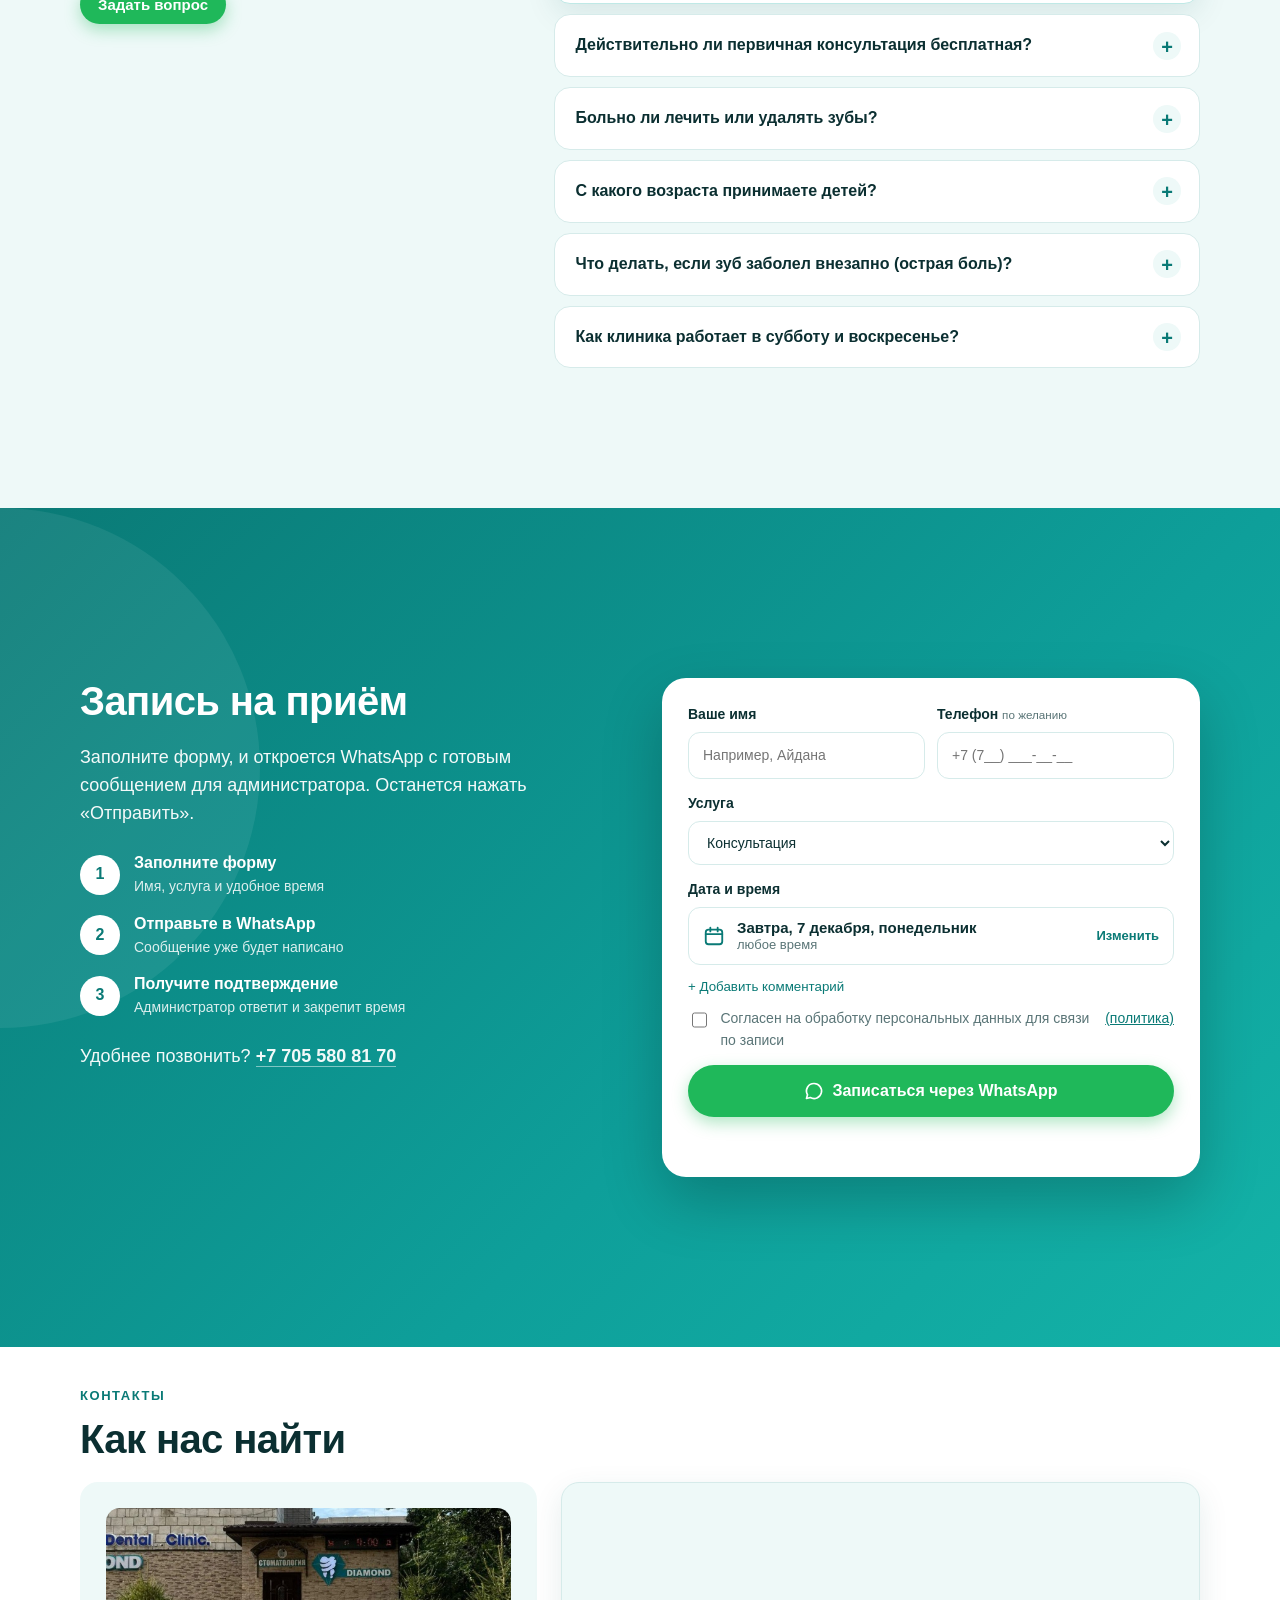
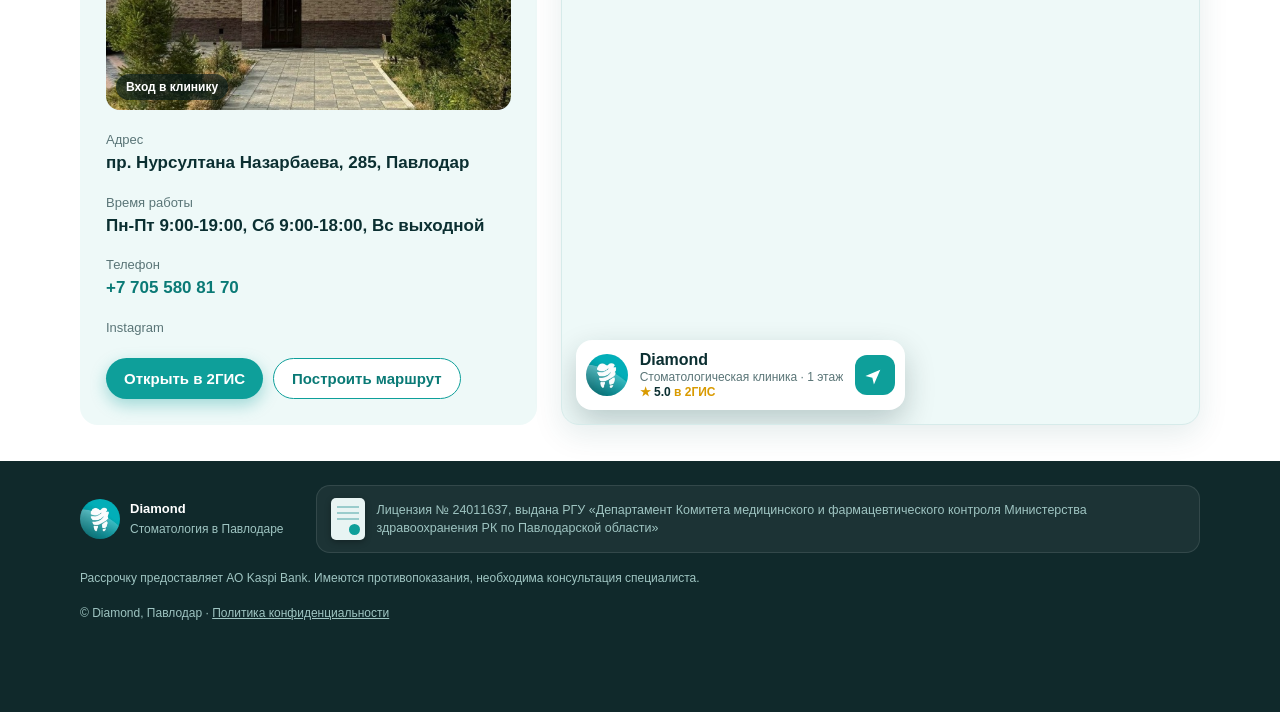
==== commit 47931142: "fix: eliminate line-clamp text truncation in service cards and reposition emergency tag to header ba" ====
--- a/static/index.html
+++ b/static/index.html
@@ -7,7 +7,7 @@
 <meta name="description" content="Стоматологическая клиника Diamond в Павлодаре. Лечение, чистка, удаление, имплантация, детский приём, рассрочка 0-0-24 через Kaspi. Бесплатная консультация.">
 <meta name="theme-color" content="#0e9f9a">
 <link rel="icon" href="img/logo.jpg">
-<link rel="stylesheet" href="style.css">
+<link rel="stylesheet" href="style.css?v=3">
 </head>
 <body>
 <div class="topbar">
@@ -363,6 +363,6 @@
   <button type="button" class="btn btn-sm" id="cookieOk" data-kz="Түсінікті">Понятно</button>
 </div>
 
-<script src="app.js"></script>
+<script src="app.js?v=3"></script>
 </body>
 </html>
--- a/static/style.css
+++ b/static/style.css
@@ -175,7 +175,9 @@
 .promo b{font-size:30px;line-height:1.05;letter-spacing:-.01em}
 .promo h3{margin:0;font-size:18px}
 .promo p{margin:0;font-size:14px;opacity:.9}
-.svc .card{padding:20px}
+.svc-head{display:flex;align-items:center;justify-content:space-between;gap:8px;margin-bottom:8px}
+.svc-badge{display:inline-flex;align-items:center;background:#fff1f1;color:var(--sos);border:1px solid #ffdcdc;font-size:11px;font-weight:700;padding:3px 9px;border-radius:999px;letter-spacing:.02em;white-space:nowrap}
+.svc .card{padding:20px;display:flex;flex-direction:column;justify-content:space-between}
 .svc .price{display:inline-block;background:var(--alt);padding:4px 10px;border-radius:999px;font-size:14px}
 .svc .card-foot{display:flex;align-items:center;justify-content:space-between;gap:10px;margin-top:6px}
 .svc .card-foot .btn{margin:0}
@@ -749,11 +751,11 @@
   .sec .lead{margin-bottom:22px}
   .svc{grid-template-columns:repeat(4,1fr);gap:14px}
   .svc .card{padding:16px 18px;gap:6px}
-  .svc .card p{font-size:14px;line-height:1.45;display:-webkit-box;-webkit-line-clamp:3;-webkit-box-orient:vertical;overflow:hidden}
+  .svc .card p{font-size:13px;line-height:1.45;display:block;overflow:visible;margin:0 0 6px}
   .svc .svc-ico{width:36px;height:36px}
-  .svc .card-foot{grid-template-columns:1fr auto;align-items:center;margin-top:6px}
+  .svc .card-foot{grid-template-columns:1fr auto;align-items:center;margin-top:auto;padding-top:8px}
   .svc .card-foot > span{align-self:center !important}
-  .svc .card-foot .btn{width:auto;padding:9px 14px;font-size:14px}
+  .svc .card-foot .btn{width:auto;padding:8px 14px;font-size:13px}
   .price-note{margin-top:14px;padding-top:12px;padding-bottom:12px}
   .doctors{grid-template-columns:repeat(5,1fr);gap:14px}
   .doc-photo{aspect-ratio:1/1}
@@ -764,7 +766,7 @@
   h2{font-size:clamp(24px,2.6vw,34px)}
   .doc-photo{aspect-ratio:5/4}
   #services .lead{display:none}
-  .svc .card p{-webkit-line-clamp:2}
+  .svc .card p{font-size:12.5px;line-height:1.4}
   .svc .card{padding:14px 16px}
 }
 
